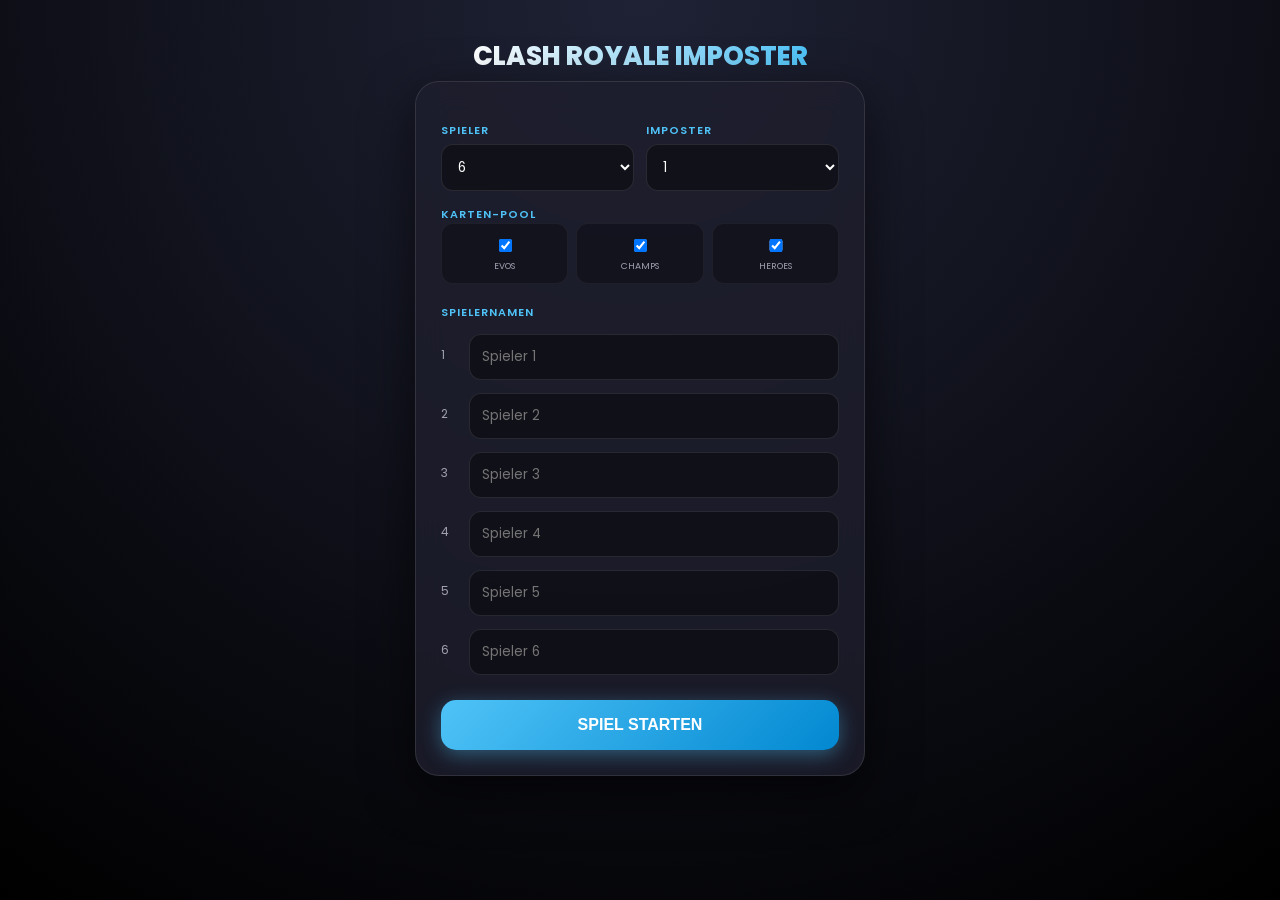
==== index.html @ 6c16dbde "Add files via upload" ====
<!DOCTYPE html>
<html lang="de">
<head>
<meta charset="UTF-8">
<meta name="viewport" content="width=device-width, initial-scale=1.0">
<title>Clash Royale Imposter</title>
<link rel="icon" type="image/png" href="https://cdns3.royaleapi.com/cdn-cgi/image/w=512,h=512,format=png,q=80/static/img/ui/league10.png">
<link href="https://fonts.googleapis.com/css2?family=Poppins:wght@400;600;800&display=swap" rel="stylesheet">

<style>
:root {
    --bg-dark: #0f0f13;
    --panel-bg: rgba(30, 30, 45, 0.8);
    --primary: #4fc3f7;
    --text-main: #ffffff;
    --text-muted: #a0a0b0;
    --hint-color: #f1c40f;
}

* { box-sizing: border-box; }

body {
    margin: 0;
    font-family: 'Poppins', sans-serif;
    background: radial-gradient(circle at top center, #1f2235, #000000);
    color: var(--text-main);
    min-height: 100vh;
    display: flex;
    flex-direction: column;
    align-items: center;
    padding: 20px;
}

h1 {
    font-weight: 800;
    margin-bottom: 5px;
    background: linear-gradient(to right, #fff, #4fc3f7);
    -webkit-background-clip: text;
    -webkit-text-fill-color: transparent;
    text-transform: uppercase;
    font-size: 26px;
    text-align: center;
}

.panel {
    background: var(--panel-bg);
    backdrop-filter: blur(15px);
    -webkit-backdrop-filter: blur(15px);
    border: 1px solid rgba(255,255,255,0.1);
    border-radius: 24px;
    padding: 25px;
    width: 100%;
    max-width: 450px;
    box-shadow: 0 15px 50px rgba(0,0,0,0.6);
}

.settings-grid {
    display: grid;
    grid-template-columns: 1fr 1fr;
    gap: 12px;
    margin-bottom: 15px;
}

.toggle-container {
    display: grid;
    grid-template-columns: 1fr 1fr 1fr;
    gap: 8px;
    margin-bottom: 20px;
}

.toggle-item {
    background: rgba(0,0,0,0.3);
    padding: 10px 5px;
    border-radius: 12px;
    display: flex;
    flex-direction: column;
    align-items: center;
    border: 1px solid rgba(255,255,255,0.05);
}

.toggle-item label {
    font-size: 9px;
    text-transform: uppercase;
    margin-top: 5px;
    color: var(--text-muted);
}

label.section-label {
    display: block;
    margin-top: 15px;
    font-size: 11px;
    text-transform: uppercase;
    letter-spacing: 1px;
    color: var(--primary);
    font-weight: 600;
}

select, input {
    width: 100%;
    padding: 12px;
    margin-top: 5px;
    border-radius: 12px;
    border: 1px solid rgba(255,255,255,0.1);
    background: rgba(0,0,0,0.4);
    color: white;
    font-family: inherit;
    outline: none;
}

.name-row { display: flex; align-items: center; gap: 10px; margin-top: 8px; }
.name-row span { width: 20px; font-size: 12px; color: var(--text-muted); }

button {
    margin-top: 25px;
    width: 100%;
    padding: 16px;
    font-size: 16px;
    font-weight: 800;
    border: none;
    border-radius: 15px;
    background: linear-gradient(135deg, #4fc3f7, #0288d1);
    color: white;
    cursor: pointer;
    text-transform: uppercase;
    box-shadow: 0 5px 20px rgba(79, 195, 247, 0.4);
}

#game { width: 100%; max-width: 450px; text-align: center; }

#currentPlayer {
    font-size: 36px;
    margin: 15px 0;
    font-weight: 800;
    text-transform: uppercase;
}

.card-container { width: 220px; height: 310px; margin: 20px auto; perspective: 1000px; }
.card {
    width: 100%; height: 100%; position: relative; border-radius: 20px;
    transition: transform 0.5s cubic-bezier(0.175, 0.885, 0.32, 1.275);
    transform-style: preserve-3d;
    cursor: pointer;
}
.card.flipped { transform: rotateY(180deg); }

.face {
    position: absolute; width: 100%; height: 100%;
    backface-visibility: hidden; border-radius: 20px; overflow: hidden;
    border: 5px solid rgba(255,255,255,0.1);
}

.front {
    background-color: #333;
    display: flex; align-items: center; justify-content: center;
    transition: background-color 0.4s ease;
}
.front img { width: 100%; height: 100%; object-fit: cover; mix-blend-mode: luminosity; opacity: 0.7; }

.back { transform: rotateY(180deg); background: #000; display: flex; align-items: center; justify-content: center; }
.back img { width: 100%; height: 100%; object-fit: cover; }

.word-badge {
    position: absolute; bottom: 15px; background: rgba(0,0,0,0.9);
    color: #fff; padding: 10px 20px; border-radius: 30px; font-weight: 700;
    border: 1px solid rgba(255,255,255,0.2);
}

.imposter-card {
    background: radial-gradient(circle, #ff0044, #330000);
    width: 100%; height: 100%; display: flex; align-items: center;
    justify-content: center; flex-direction: column;
    padding: 20px;
    text-align: center;
}

.imposter-hint-box {
    margin-top: 20px;
    padding: 10px;
    background: rgba(0,0,0,0.5);
    border: 1px dashed var(--hint-color);
    border-radius: 10px;
    color: var(--hint-color);
    font-size: 13px;
    line-height: 1.3;
}

.hidden { display: none !important; }
</style>
</head>

<body>

<h1>Clash Royale <span style="color:var(--primary)">Imposter</span></h1>

<div class="panel" id="setupPanel">
    <div class="settings-grid">
        <div>
            <label class="section-label">Spieler</label>
            <select id="playerCount" onchange="updateNames(); updateImposters();"></select>
        </div>
        <div>
            <label class="section-label">Imposter</label>
            <select id="imposters"></select>
        </div>
    </div>

    <label class="section-label">Karten-Pool</label>
    <div class="toggle-container">
        <div class="toggle-item">
            <input type="checkbox" id="useEvo" checked>
            <label for="useEvo">Evos</label>
        </div>
        <div class="toggle-item">
            <input type="checkbox" id="useChampions" checked>
            <label for="useChampions">Champs</label>
        </div>
        <div class="toggle-item">
            <input type="checkbox" id="useHeroes" checked>
            <label for="useHeroes">Heroes</label>
        </div>
    </div>

    <label class="section-label">Spielernamen</label>
    <div id="names"></div>

    <button onclick="start()">Spiel Starten</button>
</div>

<div id="game" class="hidden">
    <h2 id="currentPlayer"></h2>
    <div class="card-container">
        <div id="card" class="card">
            <div class="face front" id="cardFront">
                <img src="https://static.wikia.nocookie.net/clashroyale/images/3/3a/MysteryCard.png/revision/latest?cb=20171212213717"> 
            </div>
            <div class="face back" id="backFace"></div>
        </div>
    </div>
    <p style="opacity:0.5; font-size:12px;">Gedrückt halten zum Ansehen</p>
    <button onclick="next()" id="nextBtn">Nächster Spieler</button>
</div>

<script>
const playerColors = ["#FF4757", "#2ED573", "#1E90FF", "#FFA502", "#E056FD", "#F1C40F", "#00D2D3", "#FF6B81"];

const baseCards = [
    {n:"Knight",i:"https://royaleapi.com/static/img/cards-150/knight.png", h:["Gewöhnlich", "Mini Tank", "3 Elixir", "Defensiv", "Kein Spell"]},
    {n:"Archers",i:"https://royaleapi.com/static/img/cards-150/archers.png", h:["Duo", "Aufteilbar", "3 Elixir", "Fernkampf", "Gewöhnlich", "Kein Spell"]},
    {n:"Goblins",i:"https://royaleapi.com/static/img/cards-150/goblins.png", h:["Gewöhnlich", "Schnell", "Quartett", "Gewöhnlich", "Kein Spell"]},
    {n:"Giant",i:"https://royaleapi.com/static/img/cards-150/giant.png", h:["Tank", "Langsam", "Kein Evo", "5 Elixir", "Selten", "Groß", "Kein Spell"]},
    {n:"P.E.K.K.A",i:"https://royaleapi.com/static/img/cards-150/pekka.png", h:["Groß", "Schwer", "Langsam", "Episch", "Kein Spell"]},
    {n:"Minions",i:"https://royaleapi.com/static/img/cards-150/minions.png", h:["Luft", "Trio", "3 Elixir", "Gewöhnlich", "Kein Spell"]},
    {n:"Balloon",i:"https://royaleapi.com/static/img/cards-150/balloon.png", h:["Bombe", "Tank", "Luft", "5 Elixir", "Episch", "Kein Spell"]},
    {n:"Witch",i:"https://royaleapi.com/static/img/cards-150/witch.png", h:["Skelette", "Splash", "5 Elixir", "Spawner", "Magie", "Fernkampf", "Episch", "Kein Spell"]},
    {n:"Barbarians",i:"https://royaleapi.com/static/img/cards-150/barbarians.png", h:["5 Elixir", "Swarm", "Nahkampf", "Gewöhnlich", "Kein Spell"]},
    {n:"Golem",i:"https://royaleapi.com/static/img/cards-150/golem.png", h:["Episch", "Groß", "Tank", "Langsam", "Kein Spell"]},
    {n:"Skeletons",i:"https://royaleapi.com/static/img/cards-150/skeletons.png", h:["1 Elixir", "Defensiv", "Skelette", "Kein Spell"]},
    {n:"Valkyrie",i:"https://royaleapi.com/static/img/cards-150/valkyrie.png", h:["Ginger", "Mini Tank", "4 Elixir", "Selten", "Hat Evo", "Kein Spell"]},
    {n:"Skeleton Army",i:"https://royaleapi.com/static/img/cards-150/skeleton-army.png", h:["Swarm", "3 Elixir", "Episch", "Hat Evo", "Kein Spell"]},
    {n:"Bomber",i:"https://royaleapi.com/static/img/cards-150/bomber.png", h:["Bombe", "Splash", "Kein Spell", "Hat Evo", "3 Elixir"]},
    {n:"Musketeer",i:"https://royaleapi.com/static/img/cards-150/musketeer.png", h:["Fernkampf", "Hat Evo", "Kein Spell", "4 Elixir"]},
    {n:"Baby Dragon",i:"https://royaleapi.com/static/img/cards-150/baby-dragon.png", h:["Splash", "4 Elixir", "Kein Spell", "Episch", "Hat Evo", "Luft"]},
    {n:"Prince",i:"https://royaleapi.com/static/img/cards-150/prince.png", h:["Charge", "Kein Evo", "5 Elixir", "Episch", "Kein Spell"]},
{n:"Wizard",i:"https://royaleapi.com/static/img/cards-150/wizard.png", h:["Splash", "Fernkampf", "Selten", "5 Elixir", "Kein Spell", "Magie"]},
    {n:"Mini P.E.K.K.A",i:"https://royaleapi.com/static/img/cards-150/mini-pekka.png", h:["Nahkampf", "Schnell", "4 Elixir", "Selten", "Viel Schaden", "Kein Spell"]},
    {n:"Spear Goblins",i:"https://royaleapi.com/static/img/cards-150/spear-goblins.png", h:["Trio", "Fernkampf", "2 Elixir", "Gewöhnlich", "Kein Spell"]},
    {n:"Giant Skeleton",i:"https://royaleapi.com/static/img/cards-150/giant-skeleton.png", h:["Bombe", "Tank", "6 Elixir", "Episch", "Kein Spell", "Groß"]},
    {n:"Hog Rider",i:"https://royaleapi.com/static/img/cards-150/hog-rider.png", h:["Schnell", "Gebäude", "4 Elixir", "Selten", "Kein Spell"]},
    {n:"Minion Horde",i:"https://royaleapi.com/static/img/cards-150/minion-horde.png", h:["Luft", "Swarm", "5 Elixir", "Gewöhnlich", "Kein Spell"]},
    {n:"Ice Wizard",i:"https://royaleapi.com/static/img/cards-150/ice-wizard.png", h:["Legendär", "Slow", "Splash", "3 Elixir", "Fernkampf"]},
    {n:"Royal Giant",i:"https://royaleapi.com/static/img/cards-150/royal-giant.png", h:["Fernkampf", "Tank", "6 Elixir", "Gewöhnlich", "Gebäude"]},
    {n:"Guards",i:"https://royaleapi.com/static/img/cards-150/guards.png", h:["Schild", "Trio", "3 Elixir", "Episch", "Nahkampf"]},
    {n:"Princess",i:"https://royaleapi.com/static/img/cards-150/princess.png", h:["Fernkampf", "Legendär", "Splash", "3 Elixir", "Wenig HP"]},
    {n:"Dark Prince",i:"https://royaleapi.com/static/img/cards-150/dark-prince.png", h:["Schild", "Charge", "4 Elixir", "Episch", "Splash"]},
    {n:"Three Musketeers",i:"https://royaleapi.com/static/img/cards-150/three-musketeers.png", h:["Trio", "9 Elixir", "Fernkampf", "Selten", "Teuer"]},
    {n:"Lava Hound",i:"https://royaleapi.com/static/img/cards-150/lava-hound.png", h:["Luft", "Tank", "7 Elixir", "Legendär", "Langsam"]},
    {n:"Ice Spirit",i:"https://royaleapi.com/static/img/cards-150/ice-spirit.png", h:["1 Elixir", "Freeze", "Gewöhnlich", "Springt"]},
    {n:"Fire Spirit",i:"https://royaleapi.com/static/img/cards-150/fire-spirit.png", h:["1 Elixir", "Splash", "Gewöhnlich", "Springt"]},
    {n:"Miner",i:"https://royaleapi.com/static/img/cards-150/miner.png", h:["Gräbt", "Legendär", "3 Elixir", "Überall platzierbar"]},
    {n:"Sparky",i:"https://royaleapi.com/static/img/cards-150/sparky.png", h:["Viel Schaden", "6 Elixir", "Legendär", "Splash", "Langsam"]},
    {n:"Bowler",i:"https://royaleapi.com/static/img/cards-150/bowler.png", h:["Splash", "Rückstoß", "5 Elixir", "Episch", "Boden"]},
    {n:"Lumberjack",i:"https://royaleapi.com/static/img/cards-150/lumberjack.png", h:["Schnell", "Rage", "4 Elixir", "Legendär", "Nahkampf"]},
    {n:"Battle Ram",i:"https://royaleapi.com/static/img/cards-150/battle-ram.png", h:["Gebäude", "Charge", "4 Elixir", "Selten", "Duo"]},
    {n:"Inferno Dragon",i:"https://royaleapi.com/static/img/cards-150/inferno-dragon.png", h:["Luft", "Viel Schaden", "4 Elixir", "Legendär", "Einzelziel"]},
    {n:"Ice Golem",i:"https://royaleapi.com/static/img/cards-150/ice-golem.png", h:["Tank", "Slow", "2 Elixir", "Selten", "Boden"]},
    {n:"Mega Minion",i:"https://royaleapi.com/static/img/cards-150/mega-minion.png", h:["Luft", "Einzelziel", "3 Elixir", "Selten", "Gepanzert"]},
    {n:"Dart Goblin",i:"https://royaleapi.com/static/img/cards-150/dart-goblin.png", h:["Schnell", "Fernkampf", "3 Elixir", "Selten", "Wenig HP"]},
    {n:"Goblin Gang",i:"https://royaleapi.com/static/img/cards-150/goblin-gang.png", h:["Swarm", "3 Elixir", "Gewöhnlich", "Mischung"]},
    {n:"Electro Wizard",i:"https://royaleapi.com/static/img/cards-150/electro-wizard.png", h:["Stun", "Legendär", "4 Elixir", "Fernkampf", "Zwei Ziele"]},
    {n:"Elite Barbarians",i:"https://royaleapi.com/static/img/cards-150/elite-barbarians.png", h:["Duo", "Schnell", "6 Elixir", "Gewöhnlich", "Nahkampf"]},
    {n:"Hunter",i:"https://royaleapi.com/static/img/cards-150/hunter.png", h:["Fernkampf", "Splash", "4 Elixir", "Episch", "Verteidigung"]},
    {n:"Executioner",i:"https://royaleapi.com/static/img/cards-150/executioner.png", h:["Splash", "5 Elixir", "Episch", "Axt", "Fernkampf"]},
    {n:"Bandit",i:"https://royaleapi.com/static/img/cards-150/bandit.png", h:["Dash", "3 Elixir", "Legendär", "Nahkampf", "Unverwundbar"]},
    {n:"Night Witch",i:"https://royaleapi.com/static/img/cards-150/night-witch.png", h:["Beschwörer", "Nahkampf", "4 Elixir", "Legendär", "Fledermäuse"]},
    {n:"Bats",i:"https://royaleapi.com/static/img/cards-150/bats.png", h:["Luft", "Swarm", "2 Elixir", "Gewöhnlich", "Schnell"]},
    {n:"Royal Ghost",i:"https://royaleapi.com/static/img/cards-150/royal-ghost.png", h:["Unsichtbar", "Splash", "3 Elixir", "Legendär", "Nahkampf"]},
    {n:"Ram Rider",i:"https://royaleapi.com/static/img/cards-150/ram-rider.png", h:["Snare", "Gebäude", "5 Elixir", "Legendär", "Charge"]},
    {n:"Zappies",i:"https://royaleapi.com/static/img/cards-150/zappies.png", h:["Stun", "Trio", "4 Elixir", "Selten", "Fernkampf"]},
    {n:"Rascals",i:"https://royaleapi.com/static/img/cards-150/rascals.png", h:["Trio", "5 Elixir", "Gewöhnlich", "Tank & Ranged"]},
    {n:"Cannon Cart",i:"https://royaleapi.com/static/img/cards-150/cannon-cart.png", h:["Gebäude", "Schild", "5 Elixir", "Episch", "Fernkampf"]},
    {n:"Flying Machine",i:"https://royaleapi.com/static/img/cards-150/flying-machine.png", h:["Luft", "Fernkampf", "4 Elixir", "Selten", "Schnell"]},
    {n:"Tower Princess",i:"https://royaleapi.com/static/img/cards-150/tower-princess.png", h:["Tower", "Fernkampf", "Standard", "Verteidigung"]},
    {n:"Cannoneer",i:"https://royaleapi.com/static/img/cards-150/cannoneer.png", h:["Tower", "Viel Schaden", "Langsam", "Verteidigung"]},
    {n:"Dagger Duchess",i:"https://royaleapi.com/static/img/cards-150/dagger-duchess.png", h:["Tower", "Munition", "Schnell", "Verteidigung"]},
    {n:"Arrows",i:"https://royaleapi.com/static/img/cards-150/arrows.png", h:["Spell", "Splash", "3 Elixir", "Gewöhnlich", "Großer Radius"]},
    {n:"Zap",i:"https://royaleapi.com/static/img/cards-150/zap.png", h:["Spell", "Stun", "2 Elixir", "Gewöhnlich", "Schnell"]},
    {n:"Fireball",i:"https://royaleapi.com/static/img/cards-150/fireball.png", h:["Spell", "Splash", "4 Elixir", "Selten", "Rückstoß"]},
    {n:"Rocket",i:"https://royaleapi.com/static/img/cards-150/rocket.png", h:["Spell", "Viel Schaden", "6 Elixir", "Selten", "Kleiner Radius"]},
    {n:"Lightning",i:"https://royaleapi.com/static/img/cards-150/lightning.png", h:["Spell", "Drei Ziele", "6 Elixir", "Episch", "Stun"]},
    {n:"Poison",i:"https://royaleapi.com/static/img/cards-150/poison.png", h:["Spell", "Zeit", "4 Elixir", "Episch", "Splash"]},
    {n:"Freeze",i:"https://royaleapi.com/static/img/cards-150/freeze.png", h:["Spell", "Freeze", "4 Elixir", "Episch", "Kein Schaden"]},
    {n:"Tornado",i:"https://royaleapi.com/static/img/cards-150/tornado.png", h:["Spell", "Zieht", "3 Elixir", "Episch", "Splash"]},
    {n:"Barbarian Barrel",i:"https://royaleapi.com/static/img/cards-150/barbarian-barrel.png", h:["Spell", "Einheit", "2 Elixir", "Episch", "Boden"]},
    {n:"The Log",i:"https://royaleapi.com/static/img/cards-150/the-log.png", h:["Spell", "Rückstoß", "2 Elixir", "Legendär", "Boden"]},
    {n:"Earthquake",i:"https://royaleapi.com/static/img/cards-150/earthquake.png", h:["Spell", "Gebäude", "3 Elixir", "Selten", "Slow"]},
    {n:"Graveyard",i:"https://royaleapi.com/static/img/cards-150/graveyard.png", h:["Spell", "Skelette", "5 Elixir", "Legendär", "Überall"]},
    {n:"Mirror",i:"https://royaleapi.com/static/img/cards-150/mirror.png", h:["Spell", "Kopie", "Variable", "Episch", "Kein eigener Effekt"]},
    {n:"Royal Delivery",i:"https://royaleapi.com/static/img/cards-150/royal-delivery.png", h:["Spell", "Einheit", "3 Elixir", "Gewöhnlich", "Splash"]},
    {n:"Cannon",i:"https://royaleapi.com/static/img/cards-150/cannon.png", h:["Gebäude", "3 Elixir", "Gewöhnlich", "Boden", "Verteidigung"]},
    {n:"Goblin Hut",i:"https://royaleapi.com/static/img/cards-150/goblin-hut.png", h:["Gebäude", "Spawner", "5 Elixir", "Selten", "Fernkampf"]},
    {n:"Mortar",i:"https://royaleapi.com/static/img/cards-150/mortar.png", h:["Gebäude", "Fernkampf", "4 Elixir", "Gewöhnlich", "Splash"]},
    {n:"Bomb Tower",i:"https://royaleapi.com/static/img/cards-150/bomb-tower.png", h:["Gebäude", "Splash", "4 Elixir", "Selten", "Boden"]},
    {n:"Tesla",i:"https://royaleapi.com/static/img/cards-150/tesla.png", h:["Gebäude", "Versteckt", "4 Elixir", "Gewöhnlich", "Luft & Boden"]},
    {n:"Elixir Collector",i:"https://royaleapi.com/static/img/cards-150/elixir-collector.png", h:["Gebäude", "Elixir", "6 Elixir", "Selten", "Produktion"]},
    {n:"Goblin Cage",i:"https://royaleapi.com/static/img/cards-150/goblin-cage.png", h:["Gebäude", "Einheit", "4 Elixir", "Selten", "Nahkampf"]},
    {n:"Tombstone",i:"https://royaleapi.com/static/img/cards-150/tombstone.png", h:["Gebäude", "Spawner", "3 Elixir", "Selten", "Skelette"]}
];

const evoCards = [
    {n:"Evo Barbarians",i:"https://royaleapi.com/static/img/cards-150/barbarians-ev1.png", h:["Evo", "Swarm", "Wut", "Nahkampf", "5 Elixir"]},
    {n:"Evo Skeleton",i:"https://royaleapi.com/static/img/cards-150/skeletons-ev1.png", h:["Evo", "Vermehrung", "1 Elixir", "Skelette", "Nahkampf"]},
    {n:"Evo Royal Giant",i:"https://royaleapi.com/static/img/cards-150/royal-giant-ev1.png", h:["Evo", "Tank", "Fernkampf", "6 Elixir", "Rückstoß"]},
    {n:"Evo Firecracker",i:"https://royaleapi.com/static/img/cards-150/firecracker-ev1.png", h:["Evo", "Splash", "Fernkampf", "3 Elixir", "Gift-Effekt"]},
    {n:"Evo Knight",i:"https://royaleapi.com/static/img/cards-150/knight-ev1.png", h:["Evo", "Mini Tank", "3 Elixir", "Schild-Effekt", "Nahkampf"]},
    {n:"Evo Recruits",i:"https://royaleapi.com/static/img/cards-150/royal-recruits-ev1.png", h:["Evo", "Swarm", "Schild", "Charge", "7 Elixir"]},
    {n:"Evo bats",i:"https://royaleapi.com/static/img/cards-150/bats-ev1.png", h:["Evo", "Luft", "Heilung", "2 Elixir", "Schnell"]},
    {n:"Evo Archers",i:"https://royaleapi.com/static/img/cards-150/archers-ev1.png", h:["Evo", "Duo", "Fernkampf", "3 Elixir", "Doppel-Schuss"]},
    {n:"Evo Ice Spirit",i:"https://royaleapi.com/static/img/cards-150/ice-spirit-ev1.png", h:["Evo", "Freeze", "1 Elixir", "Splash", "Mehrere Ziele"]},
    {n:"Evo Valkyrie",i:"https://royaleapi.com/static/img/cards-150/valkyrie-ev1.png", h:["Evo", "Splash", "Anziehung", "4 Elixir", "Nahkampf"]},
    {n:"Evo Bomber",i:"https://royaleapi.com/static/img/cards-150/bomber-ev1.png", h:["Evo", "Splash", "Abpraller", "2 Elixir", "Bombe"]},
    {n:"Evo Wall Breakers",i:"https://royaleapi.com/static/img/cards-150/wall-breakers-ev1.png", h:["Evo", "Gebäude", "Explosion", "2 Elixir", "Schnell"]},
    {n:"Evo Zap",i:"https://royaleapi.com/static/img/cards-150/zap-ev1.png", h:["Evo", "Stun", "2 Elixir", "Mehrfach", "Spell"]},
    {n:"Evo Tesla",i:"https://royaleapi.com/static/img/cards-150/tesla-ev1.png", h:["Evo", "Gebäude", "Schockwelle", "4 Elixir", "Verteidigung"]},
    {n:"Evo Battle Ram",i:"https://royaleapi.com/static/img/cards-150/battle-ram-ev1.png", h:["Evo", "Gebäude", "Rückstoß", "4 Elixir", "Charge"]},
    {n:"Evo Wizard",i:"https://royaleapi.com/static/img/cards-150/wizard-ev1.png", h:["Evo", "Splash", "Schild", "5 Elixir", "Explosion"]},
    {n:"Evo Goblins",i:"https://royaleapi.com/static/img/cards-150/goblins-ev1.png", h:["Evo", "Schnell", "Wurf", "2 Elixir", "Swarm"]},
    {n:"Evo Giant",i:"https://royaleapi.com/static/img/cards-150/giant-ev1.png", h:["Evo", "Tank", "Reflexion", "5 Elixir", "Boden"]},
    {n:"Evo Goblin Drill",i:"https://royaleapi.com/static/img/cards-150/goblin-drill-ev1.png", h:["Evo", "Gebäude", "Untergrund", "4 Elixir", "Spawner"]},
    {n:"Evo Musketeer",i:"https://royaleapi.com/static/img/cards-150/musketeer-ev1.png", h:["Evo", "Fernkampf", "Sniper", "4 Elixir", "Viel Schaden"]},
    {n:"Evo Goblin Cage",i:"https://royaleapi.com/static/img/cards-150/goblin-cage-ev1.png", h:["Evo", "Gebäude", "Einheit", "Nahkampf", "4 Elixir"]},
    {n:"Evo P.E.K.K.A",i:"https://royaleapi.com/static/img/cards-150/pekka-ev1.png", h:["Evo", "Nahkampf", "Heilung", "7 Elixir", "Viel Schaden"]},
    {n:"Evo Mega Knight",i:"https://royaleapi.com/static/img/cards-150/mega-knight-ev1.png", h:["Evo", "Splash", "Rückstoß", "7 Elixir", "Sprung"]},
    {n:"Evo Electro Dragon",i:"https://royaleapi.com/static/img/cards-150/electro-dragon-ev1.png", h:["Evo", "Luft", "Ketten", "5 Elixir", "Splash"]},
    {n:"Evo Ram Rider",i:"https://royaleapi.com/static/img/cards-150/ram-rider-ev1.png", h:["Evo", "Gebäude", "Snare", "5 Elixir", "Charge"]}
];

const championCards = [
    {n:"Golden Knight",i:"https://royaleapi.com/static/img/cards-150/golden-knight.png", h:["Champion", "Dash", "4 Elixir", "Nahkampf", "Fähigkeit"]},
    {n:"Skeleton King",i:"https://royaleapi.com/static/img/cards-150/skeleton-king.png", h:["Champion", "Beschwörer", "4 Elixir", "Splash", "Seelen"]},
    {n:"Archer Queen",i:"https://royaleapi.com/static/img/cards-150/archer-queen.png", h:["Champion", "Unsichtbar", "5 Elixir", "Fernkampf", "Viel Schaden"]},
    {n:"Mighty Miner",i:"https://royaleapi.com/static/img/cards-150/mighty-miner.png", h:["Champion", "Spurwechsel", "4 Elixir", "Tank", "Bombe"]},
    {n:"Monk",i:"https://royaleapi.com/static/img/cards-150/monk.png", h:["Champion", "Reflektion", "5 Elixir", "Nahkampf", "Combo"]},
    {n:"Little Prince",i:"https://royaleapi.com/static/img/cards-150/little-prince.png", h:["Champion", "Beschwörer", "3 Elixir", "Fernkampf", "Wächter"]},
    {n:"Boss Bandit",i:"https://royaleapi.com/static/img/cards-150/boss-bandit.png", h:["Champion", "Dash", "Variable", "Nahkampf", "Event"]},
    {n:"Goblinstein",i:"https://royaleapi.com/static/img/cards-150/goblinstein.png", h:["Champion", "Duo", "Elektro", "5 Elixir", "Fähigkeit"]}
];

const heroCards = [
    {n:"Hero Knight",i:"https://royaleapi.com/static/img/cards-150/knight-hero.png", h:["Gold", "Viel HP", "Nahkampf", "Blau", "Spezial", "Mini Tank"]}, 
    {n:"Hero Mini P.E.K.K.A",i:"https://royaleapi.com/static/img/cards-150/mini-pekka-hero.png", h:["Gold", "Viel Schaden", "Nahkampf", "Spezial", "Klein", "Mini Tank"]},
    {n:"Hero Musketeer",i:"https://royaleapi.com/static/img/cards-150/musketeer-hero.png", h:["Gold", "Sniper", "Fernkampf", "Spezial", "Viel Schaden"]},
    {n:"Hero Giant",i:"https://royaleapi.com/static/img/cards-150/giant-hero.png", h:["Gold", "Tank", "Spezial", "Groß"]}
];

let players = []; 
let imposters = [];
let index = 0;
let selectedCard;

function initSetup(){
    const ps = document.getElementById("playerCount");
    for(let i=3; i<=12; i++) ps.innerHTML += `<option ${i==6?'selected':''}>${i}</option>`;
    updateNames();
    updateImposters();
}

function updateNames(){
    const c = +document.getElementById("playerCount").value;
    const container = document.getElementById("names");
    container.innerHTML="";
    for(let i=1; i<=c; i++) container.innerHTML += `<div class="name-row"><span>${i}</span><input placeholder="Spieler ${i}"></div>`;
}

function updateImposters(){
    const c = +document.getElementById("playerCount").value;
    const sel = document.getElementById("imposters");
    sel.innerHTML = "";
    for(let i=1; i<=Math.floor(c/2); i++) sel.innerHTML += `<option>${i}</option>`;
}

function start(){
    let pool = [...baseCards];
    if(document.getElementById("useEvo").checked) pool = pool.concat(evoCards);
    if(document.getElementById("useChampions").checked) pool = pool.concat(championCards);
    if(document.getElementById("useHeroes").checked) pool = pool.concat(heroCards);

    const inputs = [...document.querySelectorAll("#names input")];
    const shuffledColors = shuffle([...playerColors]);
    
    players = inputs.map((input, idx) => ({
        name: input.value.trim() || input.placeholder,
        color: shuffledColors[idx % shuffledColors.length]
    }));

    selectedCard = pool[Math.floor(Math.random() * pool.length)];
    const shuffledPlayers = shuffle(players.map(p => p.name));
    imposters = shuffledPlayers.slice(0, +document.getElementById("imposters").value);
    
    index = 0;
    document.getElementById("setupPanel").classList.add("hidden");
    document.getElementById("game").classList.remove("hidden");
    updateTurn();
}

function updateTurn(){
    const p = players[index];
    const nameEl = document.getElementById("currentPlayer");
    const cardEl = document.getElementById("card");
    const frontFace = document.getElementById("cardFront");

    cardEl.classList.remove("flipped");
    nameEl.innerText = p.name;
    nameEl.style.color = p.color;
    frontFace.style.backgroundColor = p.color;
    cardEl.style.boxShadow = `0 15px 45px ${p.color}60`;
}

function next(){
    if(index >= players.length - 1){
        alert("Runde beendet! Wer ist der Imposter?");
        location.reload();
        return;
    }
    index++;
    updateTurn();
}

const cardElement = document.getElementById("card");
const backFace = document.getElementById("backFace");

const flipOn = (e) => {
    e.preventDefault();
    cardElement.classList.add("flipped");
    
    if(imposters.includes(players[index].name)){
        // Pick a random hint from the secret card for the imposter
        const hint = (selectedCard.h && selectedCard.h.length > 0) 
                     ? selectedCard.h[Math.floor(Math.random() * selectedCard.h.length)] 
                     : "Kein Tipp verfügbar";

        backFace.innerHTML = `<div class="imposter-card">
            <span style="font-size:60px">☠️</span>
            <span style="font-weight:800; letter-spacing:3px;">IMPOSTER</span>
            <div class="imposter-hint-box">
                <small style="text-transform:uppercase; display:block; margin-bottom:4px; opacity:0.7;">Tipp zur Karte:</small>
                <strong>${hint}</strong>
            </div>
        </div>`;
    } else {
        backFace.innerHTML = `
            <img src="${selectedCard.i}">
            <div class="word-badge">${selectedCard.n}</div>`;
    }
};

const flipOff = () => cardElement.classList.remove("flipped");

cardElement.addEventListener("mousedown", flipOn);
cardElement.addEventListener("mouseup", flipOff);
cardElement.addEventListener("touchstart", flipOn);
cardElement.addEventListener("touchend", flipOff);

function shuffle(a){
    for(let i=a.length-1; i>0; i--){
        const j = Math.floor(Math.random()*(i+1));
        [a[i],a[j]] = [a[j],a[i]];
    }
    return a;
}

initSetup();
</script>
</body>
</html>
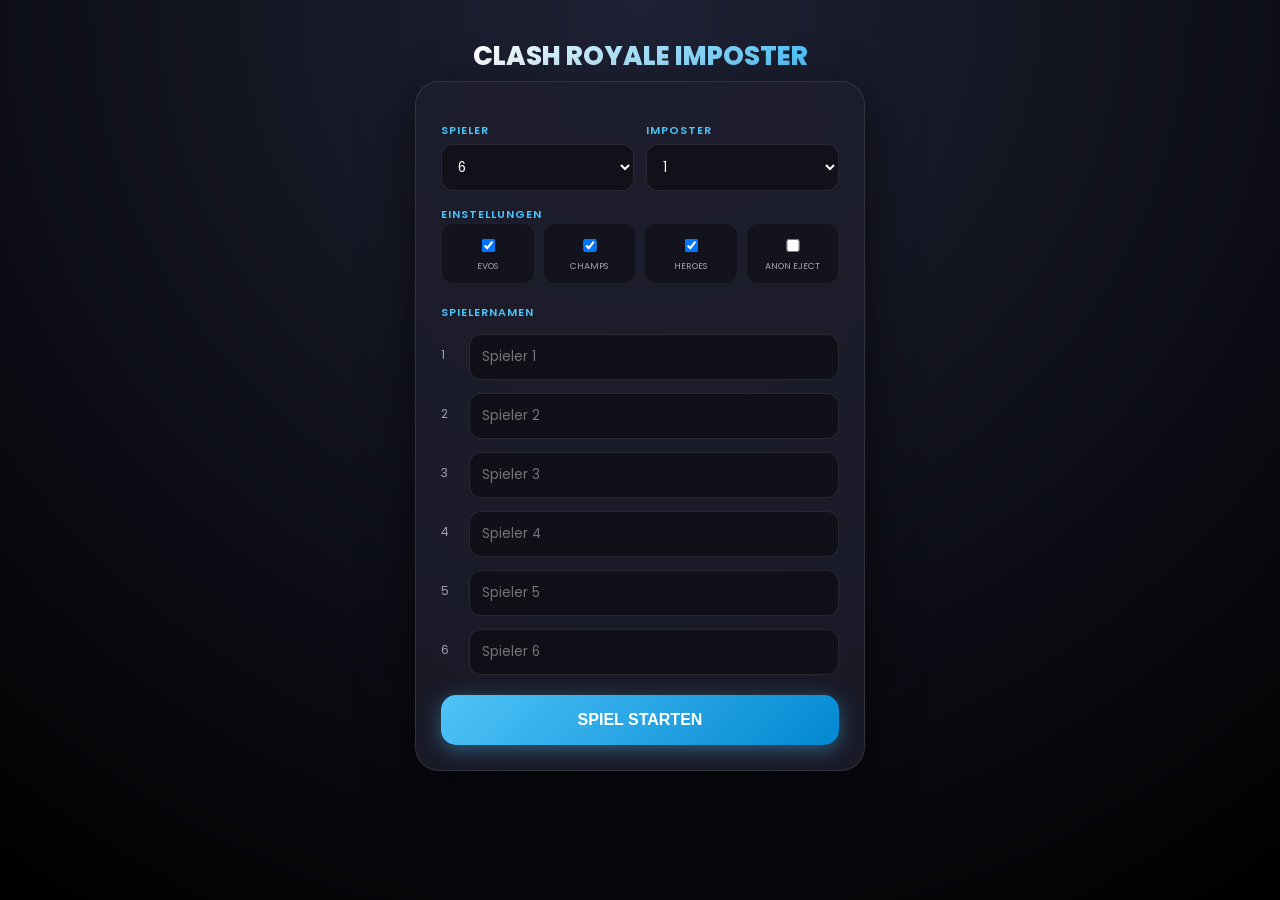
==== commit d84fd066: "Add files via upload" ====
--- a/index.html
+++ b/index.html
@@ -15,6 +15,7 @@
     --text-main: #ffffff;
     --text-muted: #a0a0b0;
     --hint-color: #f1c40f;
+    --danger: #ff4757;
 }
 
 * { box-sizing: border-box; }
@@ -63,7 +64,7 @@
 
 .toggle-container {
     display: grid;
-    grid-template-columns: 1fr 1fr 1fr;
+    grid-template-columns: repeat(auto-fit, minmax(80px, 1fr));
     gap: 8px;
     margin-bottom: 20px;
 }
@@ -83,6 +84,7 @@
     text-transform: uppercase;
     margin-top: 5px;
     color: var(--text-muted);
+    text-align: center;
 }
 
 label.section-label {
@@ -111,7 +113,7 @@
 .name-row span { width: 20px; font-size: 12px; color: var(--text-muted); }
 
 button {
-    margin-top: 25px;
+    margin-top: 20px;
     width: 100%;
     padding: 16px;
     font-size: 16px;
@@ -125,7 +127,7 @@
     box-shadow: 0 5px 20px rgba(79, 195, 247, 0.4);
 }
 
-#game { width: 100%; max-width: 450px; text-align: center; }
+#game, #voteScreen { width: 100%; max-width: 450px; text-align: center; }
 
 #currentPlayer {
     font-size: 36px;
@@ -152,7 +154,6 @@
 .front {
     background-color: #333;
     display: flex; align-items: center; justify-content: center;
-    transition: background-color 0.4s ease;
 }
 .front img { width: 100%; height: 100%; object-fit: cover; mix-blend-mode: luminosity; opacity: 0.7; }
 
@@ -184,6 +185,38 @@
     line-height: 1.3;
 }
 
+/* Voting Styles */
+.vote-grid {
+    display: grid;
+    grid-template-columns: 1fr 1fr;
+    gap: 10px;
+    margin-top: 20px;
+}
+
+.vote-btn {
+    padding: 15px;
+    border-radius: 12px;
+    border: 2px solid rgba(255,255,255,0.1);
+    background: rgba(255,255,255,0.05);
+    color: white;
+    font-weight: 600;
+    cursor: pointer;
+    transition: 0.2s;
+    margin-top: 0;
+    box-shadow: none;
+}
+
+.vote-btn:active { transform: scale(0.95); }
+
+.status-bar {
+    background: rgba(0,0,0,0.4);
+    padding: 10px;
+    border-radius: 10px;
+    font-size: 12px;
+    margin-bottom: 10px;
+    color: var(--text-muted);
+}
+
 .hidden { display: none !important; }
 </style>
 </head>
@@ -204,7 +237,7 @@
         </div>
     </div>
 
-    <label class="section-label">Karten-Pool</label>
+    <label class="section-label">Einstellungen</label>
     <div class="toggle-container">
         <div class="toggle-item">
             <input type="checkbox" id="useEvo" checked>
@@ -217,6 +250,10 @@
         <div class="toggle-item">
             <input type="checkbox" id="useHeroes" checked>
             <label for="useHeroes">Heroes</label>
+        </div>
+        <div class="toggle-item">
+            <input type="checkbox" id="anonEject">
+            <label for="anonEject">Anon Eject</label>
         </div>
     </div>
 
@@ -231,7 +268,7 @@
     <div class="card-container">
         <div id="card" class="card">
             <div class="face front" id="cardFront">
-                <img src="https://static.wikia.nocookie.net/clashroyale/images/3/3a/MysteryCard.png/revision/latest?cb=20171212213717"> 
+                <img src="https://static.wikia.nocookie.net/clashroyale/images/3/3a/MysteryCard.png"> 
             </div>
             <div class="face back" id="backFace"></div>
         </div>
@@ -240,8 +277,15 @@
     <button onclick="next()" id="nextBtn">Nächster Spieler</button>
 </div>
 
+<div id="voteScreen" class="panel hidden">
+    <h2 style="margin-top:0;">Voting Phase</h2>
+    <div id="imposterCountDisplay" class="status-bar"></div>
+    <p style="font-size:13px; color:var(--text-muted);">Diskutiert und wählt jemanden aus:</p>
+    <div id="voteGrid" class="vote-grid"></div>
+</div>
+
 <script>
-const playerColors = ["#FF4757", "#2ED573", "#1E90FF", "#FFA502", "#E056FD", "#F1C40F", "#00D2D3", "#FF6B81"];
+const playerColors = ["#FF4757", "#2ED573", "#1E90FF", "#FFA502", "#E056FD", "#F1C40F", "#00D2D3", "#FF6B81", "#747d8c", "#a4b0be", "#f0932b", "#eb4d4b"];
 
 const baseCards = [
     {n:"Knight",i:"https://royaleapi.com/static/img/cards-150/knight.png", h:["Gewöhnlich", "Mini Tank", "3 Elixir", "Defensiv", "Kein Spell"]},
@@ -261,7 +305,7 @@
     {n:"Musketeer",i:"https://royaleapi.com/static/img/cards-150/musketeer.png", h:["Fernkampf", "Hat Evo", "Kein Spell", "4 Elixir"]},
     {n:"Baby Dragon",i:"https://royaleapi.com/static/img/cards-150/baby-dragon.png", h:["Splash", "4 Elixir", "Kein Spell", "Episch", "Hat Evo", "Luft"]},
     {n:"Prince",i:"https://royaleapi.com/static/img/cards-150/prince.png", h:["Charge", "Kein Evo", "5 Elixir", "Episch", "Kein Spell"]},
-{n:"Wizard",i:"https://royaleapi.com/static/img/cards-150/wizard.png", h:["Splash", "Fernkampf", "Selten", "5 Elixir", "Kein Spell", "Magie"]},
+    {n:"Wizard",i:"https://royaleapi.com/static/img/cards-150/wizard.png", h:["Splash", "Fernkampf", "Selten", "5 Elixir", "Kein Spell", "Magie"]},
     {n:"Mini P.E.K.K.A",i:"https://royaleapi.com/static/img/cards-150/mini-pekka.png", h:["Nahkampf", "Schnell", "4 Elixir", "Selten", "Viel Schaden", "Kein Spell"]},
     {n:"Spear Goblins",i:"https://royaleapi.com/static/img/cards-150/spear-goblins.png", h:["Trio", "Fernkampf", "2 Elixir", "Gewöhnlich", "Kein Spell"]},
     {n:"Giant Skeleton",i:"https://royaleapi.com/static/img/cards-150/giant-skeleton.png", h:["Bombe", "Tank", "6 Elixir", "Episch", "Kein Spell", "Groß"]},
@@ -373,9 +417,9 @@
 ];
 
 let players = []; 
-let imposters = [];
 let index = 0;
 let selectedCard;
+let remainingImposters = 0;
 
 function initSetup(){
     const ps = document.getElementById("playerCount");
@@ -407,15 +451,22 @@
     const inputs = [...document.querySelectorAll("#names input")];
     const shuffledColors = shuffle([...playerColors]);
     
+    selectedCard = pool[Math.floor(Math.random() * pool.length)];
+    const numImposters = +document.getElementById("imposters").value;
+    remainingImposters = numImposters;
+
+    // Assign roles
+    let roles = new Array(inputs.length).fill(false);
+    for(let i=0; i<numImposters; i++) roles[i] = true;
+    roles = shuffle(roles);
+
     players = inputs.map((input, idx) => ({
         name: input.value.trim() || input.placeholder,
-        color: shuffledColors[idx % shuffledColors.length]
+        color: shuffledColors[idx % shuffledColors.length],
+        isImposter: roles[idx],
+        alive: true
     }));
 
-    selectedCard = pool[Math.floor(Math.random() * pool.length)];
-    const shuffledPlayers = shuffle(players.map(p => p.name));
-    imposters = shuffledPlayers.slice(0, +document.getElementById("imposters").value);
-    
     index = 0;
     document.getElementById("setupPanel").classList.add("hidden");
     document.getElementById("game").classList.remove("hidden");
@@ -437,14 +488,70 @@
 
 function next(){
     if(index >= players.length - 1){
-        alert("Runde beendet! Wer ist der Imposter?");
-        location.reload();
+        startVoting();
         return;
     }
     index++;
     updateTurn();
 }
 
+function startVoting() {
+    document.getElementById("game").classList.add("hidden");
+    document.getElementById("voteScreen").classList.remove("hidden");
+    renderVoteGrid();
+}
+
+function renderVoteGrid() {
+    const grid = document.getElementById("voteGrid");
+    const countDisplay = document.getElementById("imposterCountDisplay");
+    grid.innerHTML = "";
+    
+    countDisplay.innerText = `${remainingImposters} Imposter übrig`;
+
+    players.forEach((p, idx) => {
+        if(!p.alive) return;
+        const btn = document.createElement("button");
+        btn.className = "vote-btn";
+        btn.style.borderColor = p.color;
+        btn.innerText = p.name;
+        btn.onclick = () => eject(idx);
+        grid.appendChild(btn);
+    });
+}
+
+function eject(idx) {
+    const p = players[idx];
+    const anon = document.getElementById("anonEject").checked;
+    p.alive = false;
+
+    let message = "";
+    if (p.isImposter) {
+        remainingImposters--;
+        message = anon ? `${p.name} wurde eliminiert.` : `${p.name} war ein Imposter!`;
+    } else {
+        message = anon ? `${p.name} wurde eliminiert.` : `${p.name} war kein Imposter.`;
+    }
+
+    alert(message);
+    checkGameOver();
+}
+
+function checkGameOver() {
+    const alivePlayers = players.filter(p => p.alive);
+    const aliveImposters = alivePlayers.filter(p => p.isImposter).length;
+    const aliveCivilians = alivePlayers.length - aliveImposters;
+
+    if (aliveImposters === 0) {
+        alert("Sieg für die Zivilisten! Alle Imposter wurden gefunden.");
+        location.reload();
+    } else if (aliveImposters >= aliveCivilians) {
+        alert("Sieg für die Imposter! Sie haben die Mehrheit übernommen.");
+        location.reload();
+    } else {
+        renderVoteGrid();
+    }
+}
+
 const cardElement = document.getElementById("card");
 const backFace = document.getElementById("backFace");
 
@@ -452,12 +559,8 @@
     e.preventDefault();
     cardElement.classList.add("flipped");
     
-    if(imposters.includes(players[index].name)){
-        // Pick a random hint from the secret card for the imposter
-        const hint = (selectedCard.h && selectedCard.h.length > 0) 
-                     ? selectedCard.h[Math.floor(Math.random() * selectedCard.h.length)] 
-                     : "Kein Tipp verfügbar";
-
+    if(players[index].isImposter){
+        const hint = selectedCard.h[Math.floor(Math.random() * selectedCard.h.length)];
         backFace.innerHTML = `<div class="imposter-card">
             <span style="font-size:60px">☠️</span>
             <span style="font-weight:800; letter-spacing:3px;">IMPOSTER</span>
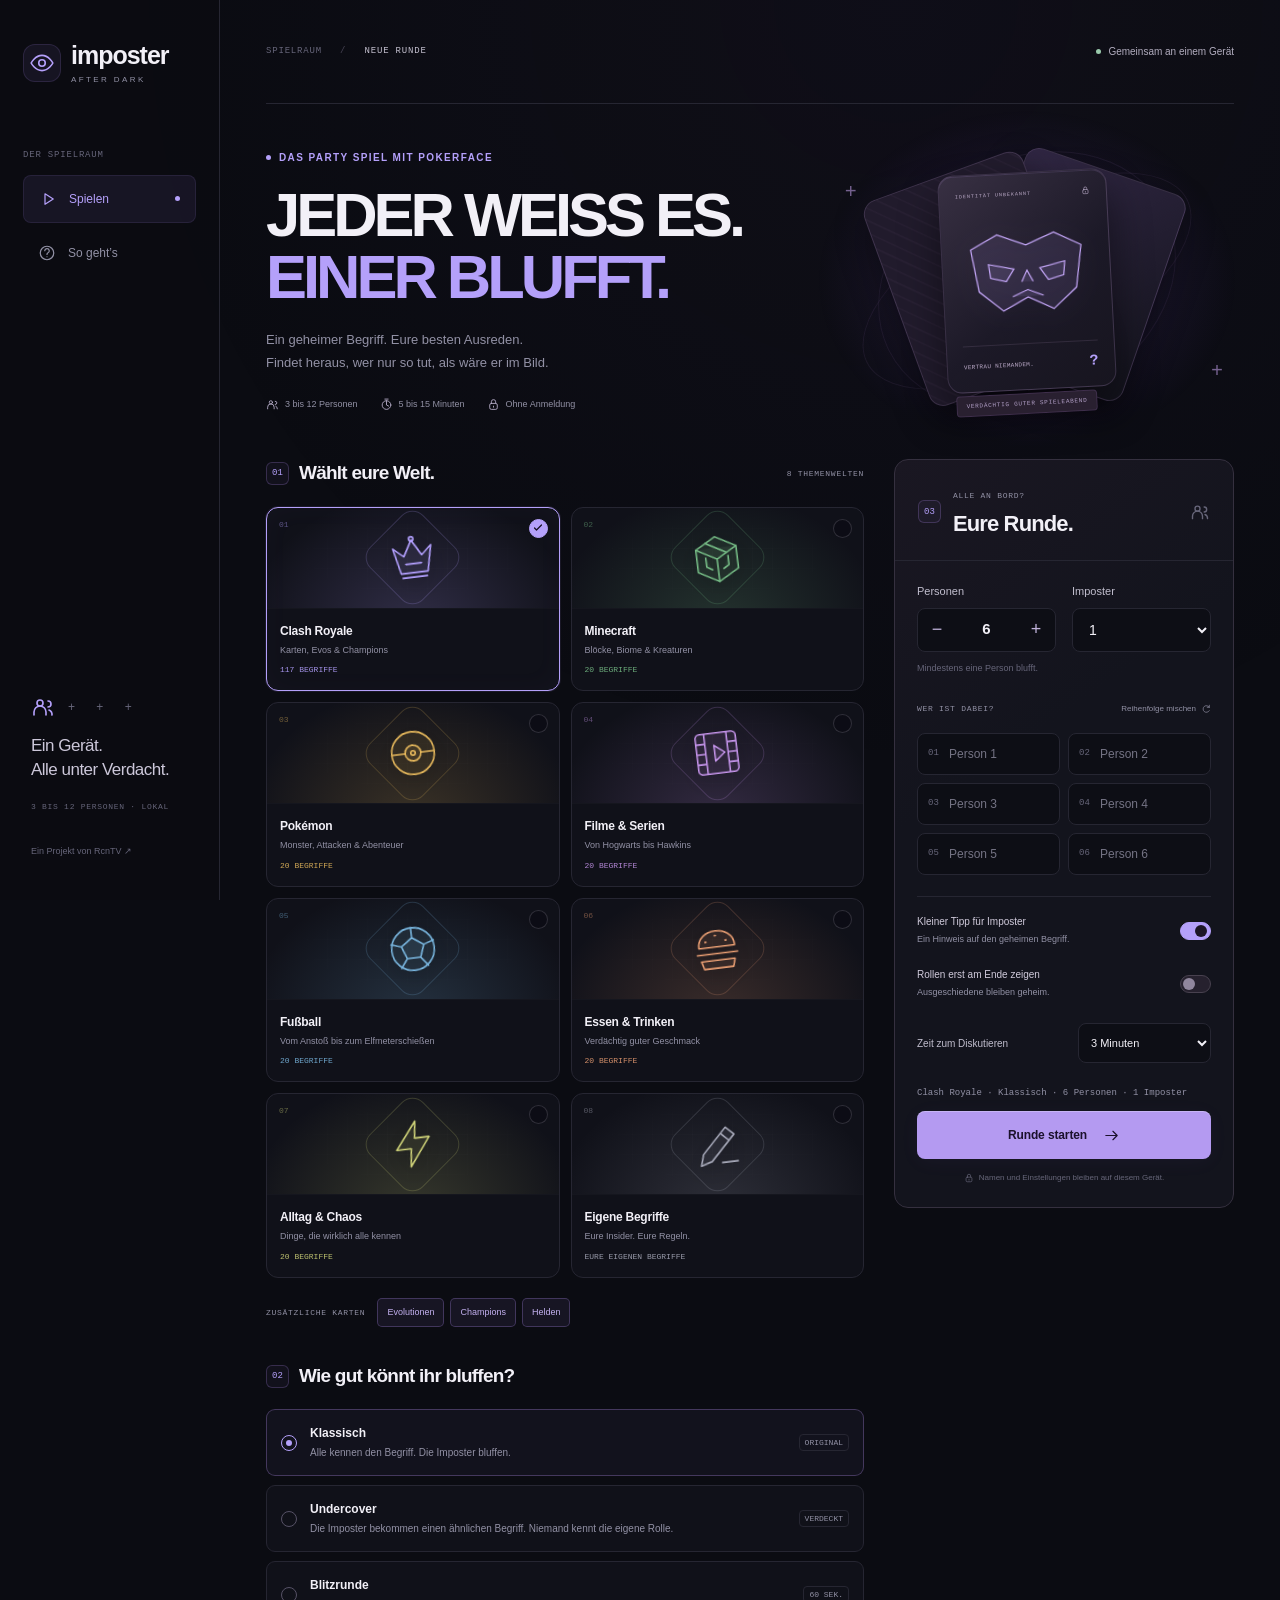
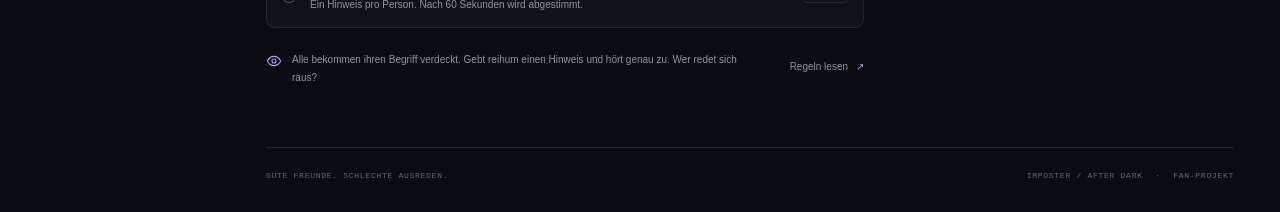
==== commit 74c07741: "Redesign Imposter After Dark and add themed game modes" ====
--- a/index.html
+++ b/index.html
@@ -1,597 +1,104 @@
-<!DOCTYPE html>
-<html lang="de">
-<head>
-<meta charset="UTF-8">
-<meta name="viewport" content="width=device-width, initial-scale=1.0">
-<title>Clash Royale Imposter</title>
-<link rel="icon" type="image/png" href="https://cdns3.royaleapi.com/cdn-cgi/image/w=512,h=512,format=png,q=80/static/img/ui/league10.png">
-<link href="https://fonts.googleapis.com/css2?family=Poppins:wght@400;600;800&display=swap" rel="stylesheet">
-
-<style>
-:root {
-    --bg-dark: #0f0f13;
-    --panel-bg: rgba(30, 30, 45, 0.8);
-    --primary: #4fc3f7;
-    --text-main: #ffffff;
-    --text-muted: #a0a0b0;
-    --hint-color: #f1c40f;
-    --danger: #ff4757;
-}
-
-* { box-sizing: border-box; }
-
-body {
-    margin: 0;
-    font-family: 'Poppins', sans-serif;
-    background: radial-gradient(circle at top center, #1f2235, #000000);
-    color: var(--text-main);
-    min-height: 100vh;
-    display: flex;
-    flex-direction: column;
-    align-items: center;
-    padding: 20px;
-}
-
-h1 {
-    font-weight: 800;
-    margin-bottom: 5px;
-    background: linear-gradient(to right, #fff, #4fc3f7);
-    -webkit-background-clip: text;
-    -webkit-text-fill-color: transparent;
-    text-transform: uppercase;
-    font-size: 26px;
-    text-align: center;
-}
-
-.panel {
-    background: var(--panel-bg);
-    backdrop-filter: blur(15px);
-    -webkit-backdrop-filter: blur(15px);
-    border: 1px solid rgba(255,255,255,0.1);
-    border-radius: 24px;
-    padding: 25px;
-    width: 100%;
-    max-width: 450px;
-    box-shadow: 0 15px 50px rgba(0,0,0,0.6);
-}
-
-.settings-grid {
-    display: grid;
-    grid-template-columns: 1fr 1fr;
-    gap: 12px;
-    margin-bottom: 15px;
-}
-
-.toggle-container {
-    display: grid;
-    grid-template-columns: repeat(auto-fit, minmax(80px, 1fr));
-    gap: 8px;
-    margin-bottom: 20px;
-}
-
-.toggle-item {
-    background: rgba(0,0,0,0.3);
-    padding: 10px 5px;
-    border-radius: 12px;
-    display: flex;
-    flex-direction: column;
-    align-items: center;
-    border: 1px solid rgba(255,255,255,0.05);
-}
-
-.toggle-item label {
-    font-size: 9px;
-    text-transform: uppercase;
-    margin-top: 5px;
-    color: var(--text-muted);
-    text-align: center;
-}
-
-label.section-label {
-    display: block;
-    margin-top: 15px;
-    font-size: 11px;
-    text-transform: uppercase;
-    letter-spacing: 1px;
-    color: var(--primary);
-    font-weight: 600;
-}
-
-select, input {
-    width: 100%;
-    padding: 12px;
-    margin-top: 5px;
-    border-radius: 12px;
-    border: 1px solid rgba(255,255,255,0.1);
-    background: rgba(0,0,0,0.4);
-    color: white;
-    font-family: inherit;
-    outline: none;
-}
-
-.name-row { display: flex; align-items: center; gap: 10px; margin-top: 8px; }
-.name-row span { width: 20px; font-size: 12px; color: var(--text-muted); }
-
-button {
-    margin-top: 20px;
-    width: 100%;
-    padding: 16px;
-    font-size: 16px;
-    font-weight: 800;
-    border: none;
-    border-radius: 15px;
-    background: linear-gradient(135deg, #4fc3f7, #0288d1);
-    color: white;
-    cursor: pointer;
-    text-transform: uppercase;
-    box-shadow: 0 5px 20px rgba(79, 195, 247, 0.4);
-}
-
-#game, #voteScreen { width: 100%; max-width: 450px; text-align: center; }
-
-#currentPlayer {
-    font-size: 36px;
-    margin: 15px 0;
-    font-weight: 800;
-    text-transform: uppercase;
-}
-
-.card-container { width: 220px; height: 310px; margin: 20px auto; perspective: 1000px; }
-.card {
-    width: 100%; height: 100%; position: relative; border-radius: 20px;
-    transition: transform 0.5s cubic-bezier(0.175, 0.885, 0.32, 1.275);
-    transform-style: preserve-3d;
-    cursor: pointer;
-}
-.card.flipped { transform: rotateY(180deg); }
-
-.face {
-    position: absolute; width: 100%; height: 100%;
-    backface-visibility: hidden; border-radius: 20px; overflow: hidden;
-    border: 5px solid rgba(255,255,255,0.1);
-}
-
-.front {
-    background-color: #333;
-    display: flex; align-items: center; justify-content: center;
-}
-.front img { width: 100%; height: 100%; object-fit: cover; mix-blend-mode: luminosity; opacity: 0.7; }
-
-.back { transform: rotateY(180deg); background: #000; display: flex; align-items: center; justify-content: center; }
-.back img { width: 100%; height: 100%; object-fit: cover; }
-
-.word-badge {
-    position: absolute; bottom: 15px; background: rgba(0,0,0,0.9);
-    color: #fff; padding: 10px 20px; border-radius: 30px; font-weight: 700;
-    border: 1px solid rgba(255,255,255,0.2);
-}
-
-.imposter-card {
-    background: radial-gradient(circle, #ff0044, #330000);
-    width: 100%; height: 100%; display: flex; align-items: center;
-    justify-content: center; flex-direction: column;
-    padding: 20px;
-    text-align: center;
-}
-
-.imposter-hint-box {
-    margin-top: 20px;
-    padding: 10px;
-    background: rgba(0,0,0,0.5);
-    border: 1px dashed var(--hint-color);
-    border-radius: 10px;
-    color: var(--hint-color);
-    font-size: 13px;
-    line-height: 1.3;
-}
-
-/* Voting Styles */
-.vote-grid {
-    display: grid;
-    grid-template-columns: 1fr 1fr;
-    gap: 10px;
-    margin-top: 20px;
-}
-
-.vote-btn {
-    padding: 15px;
-    border-radius: 12px;
-    border: 2px solid rgba(255,255,255,0.1);
-    background: rgba(255,255,255,0.05);
-    color: white;
-    font-weight: 600;
-    cursor: pointer;
-    transition: 0.2s;
-    margin-top: 0;
-    box-shadow: none;
-}
-
-.vote-btn:active { transform: scale(0.95); }
-
-.status-bar {
-    background: rgba(0,0,0,0.4);
-    padding: 10px;
-    border-radius: 10px;
-    font-size: 12px;
-    margin-bottom: 10px;
-    color: var(--text-muted);
-}
-
-.hidden { display: none !important; }
-</style>
-</head>
-
-<body>
-
-<h1>Clash Royale <span style="color:var(--primary)">Imposter</span></h1>
-
-<div class="panel" id="setupPanel">
-    <div class="settings-grid">
-        <div>
-            <label class="section-label">Spieler</label>
-            <select id="playerCount" onchange="updateNames(); updateImposters();"></select>
-        </div>
-        <div>
-            <label class="section-label">Imposter</label>
-            <select id="imposters"></select>
-        </div>
-    </div>
-
-    <label class="section-label">Einstellungen</label>
-    <div class="toggle-container">
-        <div class="toggle-item">
-            <input type="checkbox" id="useEvo" checked>
-            <label for="useEvo">Evos</label>
-        </div>
-        <div class="toggle-item">
-            <input type="checkbox" id="useChampions" checked>
-            <label for="useChampions">Champs</label>
-        </div>
-        <div class="toggle-item">
-            <input type="checkbox" id="useHeroes" checked>
-            <label for="useHeroes">Heroes</label>
-        </div>
-        <div class="toggle-item">
-            <input type="checkbox" id="anonEject">
-            <label for="anonEject">Anon Eject</label>
-        </div>
-    </div>
-
-    <label class="section-label">Spielernamen</label>
-    <div id="names"></div>
-
-    <button onclick="start()">Spiel Starten</button>
-</div>
-
-<div id="game" class="hidden">
-    <h2 id="currentPlayer"></h2>
-    <div class="card-container">
-        <div id="card" class="card">
-            <div class="face front" id="cardFront">
-                <img src="https://static.wikia.nocookie.net/clashroyale/images/3/3a/MysteryCard.png"> 
-            </div>
-            <div class="face back" id="backFace"></div>
-        </div>
-    </div>
-    <p style="opacity:0.5; font-size:12px;">Gedrückt halten zum Ansehen</p>
-    <button onclick="next()" id="nextBtn">Nächster Spieler</button>
-</div>
-
-<div id="voteScreen" class="panel hidden">
-    <h2 style="margin-top:0;">Voting Phase</h2>
-    <div id="imposterCountDisplay" class="status-bar"></div>
-    <p style="font-size:13px; color:var(--text-muted);">Diskutiert und wählt jemanden aus:</p>
-    <div id="voteGrid" class="vote-grid"></div>
-</div>
-
-<script>
-const playerColors = ["#FF4757", "#2ED573", "#1E90FF", "#FFA502", "#E056FD", "#F1C40F", "#00D2D3", "#FF6B81", "#747d8c", "#a4b0be", "#f0932b", "#eb4d4b"];
-
-const baseCards = [
-    {n:"Knight",i:"https://royaleapi.com/static/img/cards-150/knight.png", h:["Gewöhnlich", "Mini Tank", "3 Elixir", "Defensiv", "Kein Spell"]},
-    {n:"Archers",i:"https://royaleapi.com/static/img/cards-150/archers.png", h:["Duo", "Aufteilbar", "3 Elixir", "Fernkampf", "Gewöhnlich", "Kein Spell"]},
-    {n:"Goblins",i:"https://royaleapi.com/static/img/cards-150/goblins.png", h:["Gewöhnlich", "Schnell", "Quartett", "Gewöhnlich", "Kein Spell"]},
-    {n:"Giant",i:"https://royaleapi.com/static/img/cards-150/giant.png", h:["Tank", "Langsam", "Kein Evo", "5 Elixir", "Selten", "Groß", "Kein Spell"]},
-    {n:"P.E.K.K.A",i:"https://royaleapi.com/static/img/cards-150/pekka.png", h:["Groß", "Schwer", "Langsam", "Episch", "Kein Spell"]},
-    {n:"Minions",i:"https://royaleapi.com/static/img/cards-150/minions.png", h:["Luft", "Trio", "3 Elixir", "Gewöhnlich", "Kein Spell"]},
-    {n:"Balloon",i:"https://royaleapi.com/static/img/cards-150/balloon.png", h:["Bombe", "Tank", "Luft", "5 Elixir", "Episch", "Kein Spell"]},
-    {n:"Witch",i:"https://royaleapi.com/static/img/cards-150/witch.png", h:["Skelette", "Splash", "5 Elixir", "Spawner", "Magie", "Fernkampf", "Episch", "Kein Spell"]},
-    {n:"Barbarians",i:"https://royaleapi.com/static/img/cards-150/barbarians.png", h:["5 Elixir", "Swarm", "Nahkampf", "Gewöhnlich", "Kein Spell"]},
-    {n:"Golem",i:"https://royaleapi.com/static/img/cards-150/golem.png", h:["Episch", "Groß", "Tank", "Langsam", "Kein Spell"]},
-    {n:"Skeletons",i:"https://royaleapi.com/static/img/cards-150/skeletons.png", h:["1 Elixir", "Defensiv", "Skelette", "Kein Spell"]},
-    {n:"Valkyrie",i:"https://royaleapi.com/static/img/cards-150/valkyrie.png", h:["Ginger", "Mini Tank", "4 Elixir", "Selten", "Hat Evo", "Kein Spell"]},
-    {n:"Skeleton Army",i:"https://royaleapi.com/static/img/cards-150/skeleton-army.png", h:["Swarm", "3 Elixir", "Episch", "Hat Evo", "Kein Spell"]},
-    {n:"Bomber",i:"https://royaleapi.com/static/img/cards-150/bomber.png", h:["Bombe", "Splash", "Kein Spell", "Hat Evo", "3 Elixir"]},
-    {n:"Musketeer",i:"https://royaleapi.com/static/img/cards-150/musketeer.png", h:["Fernkampf", "Hat Evo", "Kein Spell", "4 Elixir"]},
-    {n:"Baby Dragon",i:"https://royaleapi.com/static/img/cards-150/baby-dragon.png", h:["Splash", "4 Elixir", "Kein Spell", "Episch", "Hat Evo", "Luft"]},
-    {n:"Prince",i:"https://royaleapi.com/static/img/cards-150/prince.png", h:["Charge", "Kein Evo", "5 Elixir", "Episch", "Kein Spell"]},
-    {n:"Wizard",i:"https://royaleapi.com/static/img/cards-150/wizard.png", h:["Splash", "Fernkampf", "Selten", "5 Elixir", "Kein Spell", "Magie"]},
-    {n:"Mini P.E.K.K.A",i:"https://royaleapi.com/static/img/cards-150/mini-pekka.png", h:["Nahkampf", "Schnell", "4 Elixir", "Selten", "Viel Schaden", "Kein Spell"]},
-    {n:"Spear Goblins",i:"https://royaleapi.com/static/img/cards-150/spear-goblins.png", h:["Trio", "Fernkampf", "2 Elixir", "Gewöhnlich", "Kein Spell"]},
-    {n:"Giant Skeleton",i:"https://royaleapi.com/static/img/cards-150/giant-skeleton.png", h:["Bombe", "Tank", "6 Elixir", "Episch", "Kein Spell", "Groß"]},
-    {n:"Hog Rider",i:"https://royaleapi.com/static/img/cards-150/hog-rider.png", h:["Schnell", "Gebäude", "4 Elixir", "Selten", "Kein Spell"]},
-    {n:"Minion Horde",i:"https://royaleapi.com/static/img/cards-150/minion-horde.png", h:["Luft", "Swarm", "5 Elixir", "Gewöhnlich", "Kein Spell"]},
-    {n:"Ice Wizard",i:"https://royaleapi.com/static/img/cards-150/ice-wizard.png", h:["Legendär", "Slow", "Splash", "3 Elixir", "Fernkampf"]},
-    {n:"Royal Giant",i:"https://royaleapi.com/static/img/cards-150/royal-giant.png", h:["Fernkampf", "Tank", "6 Elixir", "Gewöhnlich", "Gebäude"]},
-    {n:"Guards",i:"https://royaleapi.com/static/img/cards-150/guards.png", h:["Schild", "Trio", "3 Elixir", "Episch", "Nahkampf"]},
-    {n:"Princess",i:"https://royaleapi.com/static/img/cards-150/princess.png", h:["Fernkampf", "Legendär", "Splash", "3 Elixir", "Wenig HP"]},
-    {n:"Dark Prince",i:"https://royaleapi.com/static/img/cards-150/dark-prince.png", h:["Schild", "Charge", "4 Elixir", "Episch", "Splash"]},
-    {n:"Three Musketeers",i:"https://royaleapi.com/static/img/cards-150/three-musketeers.png", h:["Trio", "9 Elixir", "Fernkampf", "Selten", "Teuer"]},
-    {n:"Lava Hound",i:"https://royaleapi.com/static/img/cards-150/lava-hound.png", h:["Luft", "Tank", "7 Elixir", "Legendär", "Langsam"]},
-    {n:"Ice Spirit",i:"https://royaleapi.com/static/img/cards-150/ice-spirit.png", h:["1 Elixir", "Freeze", "Gewöhnlich", "Springt"]},
-    {n:"Fire Spirit",i:"https://royaleapi.com/static/img/cards-150/fire-spirit.png", h:["1 Elixir", "Splash", "Gewöhnlich", "Springt"]},
-    {n:"Miner",i:"https://royaleapi.com/static/img/cards-150/miner.png", h:["Gräbt", "Legendär", "3 Elixir", "Überall platzierbar"]},
-    {n:"Sparky",i:"https://royaleapi.com/static/img/cards-150/sparky.png", h:["Viel Schaden", "6 Elixir", "Legendär", "Splash", "Langsam"]},
-    {n:"Bowler",i:"https://royaleapi.com/static/img/cards-150/bowler.png", h:["Splash", "Rückstoß", "5 Elixir", "Episch", "Boden"]},
-    {n:"Lumberjack",i:"https://royaleapi.com/static/img/cards-150/lumberjack.png", h:["Schnell", "Rage", "4 Elixir", "Legendär", "Nahkampf"]},
-    {n:"Battle Ram",i:"https://royaleapi.com/static/img/cards-150/battle-ram.png", h:["Gebäude", "Charge", "4 Elixir", "Selten", "Duo"]},
-    {n:"Inferno Dragon",i:"https://royaleapi.com/static/img/cards-150/inferno-dragon.png", h:["Luft", "Viel Schaden", "4 Elixir", "Legendär", "Einzelziel"]},
-    {n:"Ice Golem",i:"https://royaleapi.com/static/img/cards-150/ice-golem.png", h:["Tank", "Slow", "2 Elixir", "Selten", "Boden"]},
-    {n:"Mega Minion",i:"https://royaleapi.com/static/img/cards-150/mega-minion.png", h:["Luft", "Einzelziel", "3 Elixir", "Selten", "Gepanzert"]},
-    {n:"Dart Goblin",i:"https://royaleapi.com/static/img/cards-150/dart-goblin.png", h:["Schnell", "Fernkampf", "3 Elixir", "Selten", "Wenig HP"]},
-    {n:"Goblin Gang",i:"https://royaleapi.com/static/img/cards-150/goblin-gang.png", h:["Swarm", "3 Elixir", "Gewöhnlich", "Mischung"]},
-    {n:"Electro Wizard",i:"https://royaleapi.com/static/img/cards-150/electro-wizard.png", h:["Stun", "Legendär", "4 Elixir", "Fernkampf", "Zwei Ziele"]},
-    {n:"Elite Barbarians",i:"https://royaleapi.com/static/img/cards-150/elite-barbarians.png", h:["Duo", "Schnell", "6 Elixir", "Gewöhnlich", "Nahkampf"]},
-    {n:"Hunter",i:"https://royaleapi.com/static/img/cards-150/hunter.png", h:["Fernkampf", "Splash", "4 Elixir", "Episch", "Verteidigung"]},
-    {n:"Executioner",i:"https://royaleapi.com/static/img/cards-150/executioner.png", h:["Splash", "5 Elixir", "Episch", "Axt", "Fernkampf"]},
-    {n:"Bandit",i:"https://royaleapi.com/static/img/cards-150/bandit.png", h:["Dash", "3 Elixir", "Legendär", "Nahkampf", "Unverwundbar"]},
-    {n:"Night Witch",i:"https://royaleapi.com/static/img/cards-150/night-witch.png", h:["Beschwörer", "Nahkampf", "4 Elixir", "Legendär", "Fledermäuse"]},
-    {n:"Bats",i:"https://royaleapi.com/static/img/cards-150/bats.png", h:["Luft", "Swarm", "2 Elixir", "Gewöhnlich", "Schnell"]},
-    {n:"Royal Ghost",i:"https://royaleapi.com/static/img/cards-150/royal-ghost.png", h:["Unsichtbar", "Splash", "3 Elixir", "Legendär", "Nahkampf"]},
-    {n:"Ram Rider",i:"https://royaleapi.com/static/img/cards-150/ram-rider.png", h:["Snare", "Gebäude", "5 Elixir", "Legendär", "Charge"]},
-    {n:"Zappies",i:"https://royaleapi.com/static/img/cards-150/zappies.png", h:["Stun", "Trio", "4 Elixir", "Selten", "Fernkampf"]},
-    {n:"Rascals",i:"https://royaleapi.com/static/img/cards-150/rascals.png", h:["Trio", "5 Elixir", "Gewöhnlich", "Tank & Ranged"]},
-    {n:"Cannon Cart",i:"https://royaleapi.com/static/img/cards-150/cannon-cart.png", h:["Gebäude", "Schild", "5 Elixir", "Episch", "Fernkampf"]},
-    {n:"Flying Machine",i:"https://royaleapi.com/static/img/cards-150/flying-machine.png", h:["Luft", "Fernkampf", "4 Elixir", "Selten", "Schnell"]},
-    {n:"Tower Princess",i:"https://royaleapi.com/static/img/cards-150/tower-princess.png", h:["Tower", "Fernkampf", "Standard", "Verteidigung"]},
-    {n:"Cannoneer",i:"https://royaleapi.com/static/img/cards-150/cannoneer.png", h:["Tower", "Viel Schaden", "Langsam", "Verteidigung"]},
-    {n:"Dagger Duchess",i:"https://royaleapi.com/static/img/cards-150/dagger-duchess.png", h:["Tower", "Munition", "Schnell", "Verteidigung"]},
-    {n:"Arrows",i:"https://royaleapi.com/static/img/cards-150/arrows.png", h:["Spell", "Splash", "3 Elixir", "Gewöhnlich", "Großer Radius"]},
-    {n:"Zap",i:"https://royaleapi.com/static/img/cards-150/zap.png", h:["Spell", "Stun", "2 Elixir", "Gewöhnlich", "Schnell"]},
-    {n:"Fireball",i:"https://royaleapi.com/static/img/cards-150/fireball.png", h:["Spell", "Splash", "4 Elixir", "Selten", "Rückstoß"]},
-    {n:"Rocket",i:"https://royaleapi.com/static/img/cards-150/rocket.png", h:["Spell", "Viel Schaden", "6 Elixir", "Selten", "Kleiner Radius"]},
-    {n:"Lightning",i:"https://royaleapi.com/static/img/cards-150/lightning.png", h:["Spell", "Drei Ziele", "6 Elixir", "Episch", "Stun"]},
-    {n:"Poison",i:"https://royaleapi.com/static/img/cards-150/poison.png", h:["Spell", "Zeit", "4 Elixir", "Episch", "Splash"]},
-    {n:"Freeze",i:"https://royaleapi.com/static/img/cards-150/freeze.png", h:["Spell", "Freeze", "4 Elixir", "Episch", "Kein Schaden"]},
-    {n:"Tornado",i:"https://royaleapi.com/static/img/cards-150/tornado.png", h:["Spell", "Zieht", "3 Elixir", "Episch", "Splash"]},
-    {n:"Barbarian Barrel",i:"https://royaleapi.com/static/img/cards-150/barbarian-barrel.png", h:["Spell", "Einheit", "2 Elixir", "Episch", "Boden"]},
-    {n:"The Log",i:"https://royaleapi.com/static/img/cards-150/the-log.png", h:["Spell", "Rückstoß", "2 Elixir", "Legendär", "Boden"]},
-    {n:"Earthquake",i:"https://royaleapi.com/static/img/cards-150/earthquake.png", h:["Spell", "Gebäude", "3 Elixir", "Selten", "Slow"]},
-    {n:"Graveyard",i:"https://royaleapi.com/static/img/cards-150/graveyard.png", h:["Spell", "Skelette", "5 Elixir", "Legendär", "Überall"]},
-    {n:"Mirror",i:"https://royaleapi.com/static/img/cards-150/mirror.png", h:["Spell", "Kopie", "Variable", "Episch", "Kein eigener Effekt"]},
-    {n:"Royal Delivery",i:"https://royaleapi.com/static/img/cards-150/royal-delivery.png", h:["Spell", "Einheit", "3 Elixir", "Gewöhnlich", "Splash"]},
-    {n:"Cannon",i:"https://royaleapi.com/static/img/cards-150/cannon.png", h:["Gebäude", "3 Elixir", "Gewöhnlich", "Boden", "Verteidigung"]},
-    {n:"Goblin Hut",i:"https://royaleapi.com/static/img/cards-150/goblin-hut.png", h:["Gebäude", "Spawner", "5 Elixir", "Selten", "Fernkampf"]},
-    {n:"Mortar",i:"https://royaleapi.com/static/img/cards-150/mortar.png", h:["Gebäude", "Fernkampf", "4 Elixir", "Gewöhnlich", "Splash"]},
-    {n:"Bomb Tower",i:"https://royaleapi.com/static/img/cards-150/bomb-tower.png", h:["Gebäude", "Splash", "4 Elixir", "Selten", "Boden"]},
-    {n:"Tesla",i:"https://royaleapi.com/static/img/cards-150/tesla.png", h:["Gebäude", "Versteckt", "4 Elixir", "Gewöhnlich", "Luft & Boden"]},
-    {n:"Elixir Collector",i:"https://royaleapi.com/static/img/cards-150/elixir-collector.png", h:["Gebäude", "Elixir", "6 Elixir", "Selten", "Produktion"]},
-    {n:"Goblin Cage",i:"https://royaleapi.com/static/img/cards-150/goblin-cage.png", h:["Gebäude", "Einheit", "4 Elixir", "Selten", "Nahkampf"]},
-    {n:"Tombstone",i:"https://royaleapi.com/static/img/cards-150/tombstone.png", h:["Gebäude", "Spawner", "3 Elixir", "Selten", "Skelette"]}
-];
-
-const evoCards = [
-    {n:"Evo Barbarians",i:"https://royaleapi.com/static/img/cards-150/barbarians-ev1.png", h:["Evo", "Swarm", "Wut", "Nahkampf", "5 Elixir"]},
-    {n:"Evo Skeleton",i:"https://royaleapi.com/static/img/cards-150/skeletons-ev1.png", h:["Evo", "Vermehrung", "1 Elixir", "Skelette", "Nahkampf"]},
-    {n:"Evo Royal Giant",i:"https://royaleapi.com/static/img/cards-150/royal-giant-ev1.png", h:["Evo", "Tank", "Fernkampf", "6 Elixir", "Rückstoß"]},
-    {n:"Evo Firecracker",i:"https://royaleapi.com/static/img/cards-150/firecracker-ev1.png", h:["Evo", "Splash", "Fernkampf", "3 Elixir", "Gift-Effekt"]},
-    {n:"Evo Knight",i:"https://royaleapi.com/static/img/cards-150/knight-ev1.png", h:["Evo", "Mini Tank", "3 Elixir", "Schild-Effekt", "Nahkampf"]},
-    {n:"Evo Recruits",i:"https://royaleapi.com/static/img/cards-150/royal-recruits-ev1.png", h:["Evo", "Swarm", "Schild", "Charge", "7 Elixir"]},
-    {n:"Evo bats",i:"https://royaleapi.com/static/img/cards-150/bats-ev1.png", h:["Evo", "Luft", "Heilung", "2 Elixir", "Schnell"]},
-    {n:"Evo Archers",i:"https://royaleapi.com/static/img/cards-150/archers-ev1.png", h:["Evo", "Duo", "Fernkampf", "3 Elixir", "Doppel-Schuss"]},
-    {n:"Evo Ice Spirit",i:"https://royaleapi.com/static/img/cards-150/ice-spirit-ev1.png", h:["Evo", "Freeze", "1 Elixir", "Splash", "Mehrere Ziele"]},
-    {n:"Evo Valkyrie",i:"https://royaleapi.com/static/img/cards-150/valkyrie-ev1.png", h:["Evo", "Splash", "Anziehung", "4 Elixir", "Nahkampf"]},
-    {n:"Evo Bomber",i:"https://royaleapi.com/static/img/cards-150/bomber-ev1.png", h:["Evo", "Splash", "Abpraller", "2 Elixir", "Bombe"]},
-    {n:"Evo Wall Breakers",i:"https://royaleapi.com/static/img/cards-150/wall-breakers-ev1.png", h:["Evo", "Gebäude", "Explosion", "2 Elixir", "Schnell"]},
-    {n:"Evo Zap",i:"https://royaleapi.com/static/img/cards-150/zap-ev1.png", h:["Evo", "Stun", "2 Elixir", "Mehrfach", "Spell"]},
-    {n:"Evo Tesla",i:"https://royaleapi.com/static/img/cards-150/tesla-ev1.png", h:["Evo", "Gebäude", "Schockwelle", "4 Elixir", "Verteidigung"]},
-    {n:"Evo Battle Ram",i:"https://royaleapi.com/static/img/cards-150/battle-ram-ev1.png", h:["Evo", "Gebäude", "Rückstoß", "4 Elixir", "Charge"]},
-    {n:"Evo Wizard",i:"https://royaleapi.com/static/img/cards-150/wizard-ev1.png", h:["Evo", "Splash", "Schild", "5 Elixir", "Explosion"]},
-    {n:"Evo Goblins",i:"https://royaleapi.com/static/img/cards-150/goblins-ev1.png", h:["Evo", "Schnell", "Wurf", "2 Elixir", "Swarm"]},
-    {n:"Evo Giant",i:"https://royaleapi.com/static/img/cards-150/giant-ev1.png", h:["Evo", "Tank", "Reflexion", "5 Elixir", "Boden"]},
-    {n:"Evo Goblin Drill",i:"https://royaleapi.com/static/img/cards-150/goblin-drill-ev1.png", h:["Evo", "Gebäude", "Untergrund", "4 Elixir", "Spawner"]},
-    {n:"Evo Musketeer",i:"https://royaleapi.com/static/img/cards-150/musketeer-ev1.png", h:["Evo", "Fernkampf", "Sniper", "4 Elixir", "Viel Schaden"]},
-    {n:"Evo Goblin Cage",i:"https://royaleapi.com/static/img/cards-150/goblin-cage-ev1.png", h:["Evo", "Gebäude", "Einheit", "Nahkampf", "4 Elixir"]},
-    {n:"Evo P.E.K.K.A",i:"https://royaleapi.com/static/img/cards-150/pekka-ev1.png", h:["Evo", "Nahkampf", "Heilung", "7 Elixir", "Viel Schaden"]},
-    {n:"Evo Mega Knight",i:"https://royaleapi.com/static/img/cards-150/mega-knight-ev1.png", h:["Evo", "Splash", "Rückstoß", "7 Elixir", "Sprung"]},
-    {n:"Evo Electro Dragon",i:"https://royaleapi.com/static/img/cards-150/electro-dragon-ev1.png", h:["Evo", "Luft", "Ketten", "5 Elixir", "Splash"]},
-    {n:"Evo Ram Rider",i:"https://royaleapi.com/static/img/cards-150/ram-rider-ev1.png", h:["Evo", "Gebäude", "Snare", "5 Elixir", "Charge"]}
-];
-
-const championCards = [
-    {n:"Golden Knight",i:"https://royaleapi.com/static/img/cards-150/golden-knight.png", h:["Champion", "Dash", "4 Elixir", "Nahkampf", "Fähigkeit"]},
-    {n:"Skeleton King",i:"https://royaleapi.com/static/img/cards-150/skeleton-king.png", h:["Champion", "Beschwörer", "4 Elixir", "Splash", "Seelen"]},
-    {n:"Archer Queen",i:"https://royaleapi.com/static/img/cards-150/archer-queen.png", h:["Champion", "Unsichtbar", "5 Elixir", "Fernkampf", "Viel Schaden"]},
-    {n:"Mighty Miner",i:"https://royaleapi.com/static/img/cards-150/mighty-miner.png", h:["Champion", "Spurwechsel", "4 Elixir", "Tank", "Bombe"]},
-    {n:"Monk",i:"https://royaleapi.com/static/img/cards-150/monk.png", h:["Champion", "Reflektion", "5 Elixir", "Nahkampf", "Combo"]},
-    {n:"Little Prince",i:"https://royaleapi.com/static/img/cards-150/little-prince.png", h:["Champion", "Beschwörer", "3 Elixir", "Fernkampf", "Wächter"]},
-    {n:"Boss Bandit",i:"https://royaleapi.com/static/img/cards-150/boss-bandit.png", h:["Champion", "Dash", "Variable", "Nahkampf", "Event"]},
-    {n:"Goblinstein",i:"https://royaleapi.com/static/img/cards-150/goblinstein.png", h:["Champion", "Duo", "Elektro", "5 Elixir", "Fähigkeit"]}
-];
-
-const heroCards = [
-    {n:"Hero Knight",i:"https://royaleapi.com/static/img/cards-150/knight-hero.png", h:["Gold", "Viel HP", "Nahkampf", "Blau", "Spezial", "Mini Tank"]}, 
-    {n:"Hero Mini P.E.K.K.A",i:"https://royaleapi.com/static/img/cards-150/mini-pekka-hero.png", h:["Gold", "Viel Schaden", "Nahkampf", "Spezial", "Klein", "Mini Tank"]},
-    {n:"Hero Musketeer",i:"https://royaleapi.com/static/img/cards-150/musketeer-hero.png", h:["Gold", "Sniper", "Fernkampf", "Spezial", "Viel Schaden"]},
-    {n:"Hero Giant",i:"https://royaleapi.com/static/img/cards-150/giant-hero.png", h:["Gold", "Tank", "Spezial", "Groß"]}
-];
-
-let players = []; 
-let index = 0;
-let selectedCard;
-let remainingImposters = 0;
-
-function initSetup(){
-    const ps = document.getElementById("playerCount");
-    for(let i=3; i<=12; i++) ps.innerHTML += `<option ${i==6?'selected':''}>${i}</option>`;
-    updateNames();
-    updateImposters();
-}
-
-function updateNames(){
-    const c = +document.getElementById("playerCount").value;
-    const container = document.getElementById("names");
-    container.innerHTML="";
-    for(let i=1; i<=c; i++) container.innerHTML += `<div class="name-row"><span>${i}</span><input placeholder="Spieler ${i}"></div>`;
-}
-
-function updateImposters(){
-    const c = +document.getElementById("playerCount").value;
-    const sel = document.getElementById("imposters");
-    sel.innerHTML = "";
-    for(let i=1; i<=Math.floor(c/2); i++) sel.innerHTML += `<option>${i}</option>`;
-}
-
-function start(){
-    let pool = [...baseCards];
-    if(document.getElementById("useEvo").checked) pool = pool.concat(evoCards);
-    if(document.getElementById("useChampions").checked) pool = pool.concat(championCards);
-    if(document.getElementById("useHeroes").checked) pool = pool.concat(heroCards);
-
-    const inputs = [...document.querySelectorAll("#names input")];
-    const shuffledColors = shuffle([...playerColors]);
-    
-    selectedCard = pool[Math.floor(Math.random() * pool.length)];
-    const numImposters = +document.getElementById("imposters").value;
-    remainingImposters = numImposters;
-
-    // Assign roles
-    let roles = new Array(inputs.length).fill(false);
-    for(let i=0; i<numImposters; i++) roles[i] = true;
-    roles = shuffle(roles);
-
-    players = inputs.map((input, idx) => ({
-        name: input.value.trim() || input.placeholder,
-        color: shuffledColors[idx % shuffledColors.length],
-        isImposter: roles[idx],
-        alive: true
-    }));
-
-    index = 0;
-    document.getElementById("setupPanel").classList.add("hidden");
-    document.getElementById("game").classList.remove("hidden");
-    updateTurn();
-}
-
-function updateTurn(){
-    const p = players[index];
-    const nameEl = document.getElementById("currentPlayer");
-    const cardEl = document.getElementById("card");
-    const frontFace = document.getElementById("cardFront");
-
-    cardEl.classList.remove("flipped");
-    nameEl.innerText = p.name;
-    nameEl.style.color = p.color;
-    frontFace.style.backgroundColor = p.color;
-    cardEl.style.boxShadow = `0 15px 45px ${p.color}60`;
-}
-
-function next(){
-    if(index >= players.length - 1){
-        startVoting();
-        return;
-    }
-    index++;
-    updateTurn();
-}
-
-function startVoting() {
-    document.getElementById("game").classList.add("hidden");
-    document.getElementById("voteScreen").classList.remove("hidden");
-    renderVoteGrid();
-}
-
-function renderVoteGrid() {
-    const grid = document.getElementById("voteGrid");
-    const countDisplay = document.getElementById("imposterCountDisplay");
-    grid.innerHTML = "";
-    
-    countDisplay.innerText = `${remainingImposters} Imposter übrig`;
-
-    players.forEach((p, idx) => {
-        if(!p.alive) return;
-        const btn = document.createElement("button");
-        btn.className = "vote-btn";
-        btn.style.borderColor = p.color;
-        btn.innerText = p.name;
-        btn.onclick = () => eject(idx);
-        grid.appendChild(btn);
-    });
-}
-
-function eject(idx) {
-    const p = players[idx];
-    const anon = document.getElementById("anonEject").checked;
-    p.alive = false;
-
-    let message = "";
-    if (p.isImposter) {
-        remainingImposters--;
-        message = anon ? `${p.name} wurde eliminiert.` : `${p.name} war ein Imposter!`;
-    } else {
-        message = anon ? `${p.name} wurde eliminiert.` : `${p.name} war kein Imposter.`;
-    }
-
-    alert(message);
-    checkGameOver();
-}
-
-function checkGameOver() {
-    const alivePlayers = players.filter(p => p.alive);
-    const aliveImposters = alivePlayers.filter(p => p.isImposter).length;
-    const aliveCivilians = alivePlayers.length - aliveImposters;
-
-    if (aliveImposters === 0) {
-        alert("Sieg für die Zivilisten! Alle Imposter wurden gefunden.");
-        location.reload();
-    } else if (aliveImposters >= aliveCivilians) {
-        alert("Sieg für die Imposter! Sie haben die Mehrheit übernommen.");
-        location.reload();
-    } else {
-        renderVoteGrid();
-    }
-}
-
-const cardElement = document.getElementById("card");
-const backFace = document.getElementById("backFace");
-
-const flipOn = (e) => {
-    e.preventDefault();
-    cardElement.classList.add("flipped");
-    
-    if(players[index].isImposter){
-        const hint = selectedCard.h[Math.floor(Math.random() * selectedCard.h.length)];
-        backFace.innerHTML = `<div class="imposter-card">
-            <span style="font-size:60px">☠️</span>
-            <span style="font-weight:800; letter-spacing:3px;">IMPOSTER</span>
-            <div class="imposter-hint-box">
-                <small style="text-transform:uppercase; display:block; margin-bottom:4px; opacity:0.7;">Tipp zur Karte:</small>
-                <strong>${hint}</strong>
-            </div>
-        </div>`;
-    } else {
-        backFace.innerHTML = `
-            <img src="${selectedCard.i}">
-            <div class="word-badge">${selectedCard.n}</div>`;
-    }
-};
-
-const flipOff = () => cardElement.classList.remove("flipped");
-
-cardElement.addEventListener("mousedown", flipOn);
-cardElement.addEventListener("mouseup", flipOff);
-cardElement.addEventListener("touchstart", flipOn);
-cardElement.addEventListener("touchend", flipOff);
-
-function shuffle(a){
-    for(let i=a.length-1; i>0; i--){
-        const j = Math.floor(Math.random()*(i+1));
-        [a[i],a[j]] = [a[j],a[i]];
-    }
-    return a;
-}
-
-initSetup();
-</script>
-</body>
-</html>+<!doctype html>
+<html lang="de">
+<head>
+<meta charset="utf-8">
+<meta name="viewport" content="width=device-width, initial-scale=1, viewport-fit=cover, interactive-widget=resizes-content">
+<meta name="theme-color" content="#0b0c12">
+<meta name="description" content="Ein Begriff, geheime Rollen und jede Menge Verdacht. Spielt Imposter mit Clash Royale, Minecraft, Pokémon, Filmen oder eigenen Begriffen. Gemeinsam an einem Gerät.">
+<title>Imposter After Dark | Das Partyspiel für eure Runde</title>
+<link rel="icon" href="assets/favicon.svg" type="image/svg+xml">
+<link rel="stylesheet" href="assets/styles.css">
+<script defer src="assets/data.js"></script>
+<script defer src="assets/engine.js"></script>
+<script defer src="assets/app.js"></script>
+</head>
+<body>
+<a class="skip" href="#main">Zum Spiel</a>
+<svg class="sprite" aria-hidden="true" xmlns="http://www.w3.org/2000/svg"><defs>
+<symbol id="eye" viewBox="0 0 24 24"><path d="M2 12s3.5-7 10-7 10 7 10 7-3.5 7-10 7S2 12 2 12Z"/><circle cx="12" cy="12" r="3"/></symbol>
+<symbol id="mask" viewBox="0 0 160 120"><path d="M12 29 45 12l35 14 35-14 33 17-8 52-29 25-31-16-31 16L20 81Z"/><path d="m33 48 31 7-10 15-19-5Zm94 0-31 7 10 15 19-5Z"/><path d="m73 71 7-14 7 14M61 89l19-8 19 8"/></symbol>
+<symbol id="crown" viewBox="0 0 48 48"><path d="m7 14 9 8L24 8l8 14 9-8-5 23H12Z"/><path d="M13 41h22M17 29h14"/><circle cx="24" cy="7" r="2"/></symbol>
+<symbol id="cube" viewBox="0 0 48 48"><path d="m24 5 18 10v20L24 45 6 35V15Z"/><path d="m6 15 18 10 18-10M24 25v20M15 10l18 10"/><path d="M14 23v8l5 3M34 23v8l-5 3"/></symbol>
+<symbol id="orb" viewBox="0 0 48 48"><circle cx="24" cy="24" r="19"/><path d="M5 24h12m14 0h12"/><circle cx="24" cy="24" r="7"/><circle cx="24" cy="24" r="2"/></symbol>
+<symbol id="film" viewBox="0 0 48 48"><rect x="6" y="6" width="36" height="36" rx="4"/><path d="M14 6v36M34 6v36M6 15h8m-8 9h8m-8 9h8m20-18h8m-8 9h8m-8 9h8m-20-2V17l9 7Z"/></symbol>
+<symbol id="ball" viewBox="0 0 48 48"><circle cx="24" cy="24" r="19"/><path d="m24 14 10 7-4 11H18l-4-11Zm0 0V5M14 21l-9-3m13 14-6 8m18-8 6 8m-2-19 9-3"/></symbol>
+<symbol id="food" viewBox="0 0 48 48"><path d="M8 22c0-19 32-19 32 0Zm-2 6h36M9 34h30l-2 7H11ZM14 17h1m8-5h1m8 5h1"/></symbol>
+<symbol id="bolt" viewBox="0 0 48 48"><path d="M28 4 9 28h13l-2 16 19-25H26Z"/></symbol>
+<symbol id="edit" viewBox="0 0 48 48"><path d="m11 32 22-22 7 7-22 22-10 3Zm17-17 7 7M27 41h14"/></symbol>
+<symbol id="users" viewBox="0 0 24 24"><circle cx="9" cy="8" r="3"/><path d="M3 20v-3a6 6 0 0 1 12 0v3m2-14a3 3 0 0 1 0 6m1 3a5 5 0 0 1 3 5"/></symbol>
+<symbol id="arrow" viewBox="0 0 24 24"><path d="M4 12h16m-6-6 6 6-6 6"/></symbol>
+<symbol id="shield" viewBox="0 0 24 24"><path d="m12 3 8 3v6c0 5-8 9-8 9S4 17 4 12V6Z"/><path d="m8 12 3 3 5-6"/></symbol>
+<symbol id="clock" viewBox="0 0 24 24"><circle cx="12" cy="13" r="8"/><path d="M9 2h6m-3 3v8l4 2"/></symbol>
+<symbol id="x" viewBox="0 0 24 24"><path d="m6 6 12 12M6 18 18 6"/></symbol>
+<symbol id="check" viewBox="0 0 24 24"><path d="m5 12 4 4L19 6"/></symbol>
+<symbol id="help" viewBox="0 0 24 24"><circle cx="12" cy="12" r="9"/><path d="M9 9a3 3 0 1 1 4 3c-1 .5-1 1-1 2m0 3h.01"/></symbol>
+<symbol id="play" viewBox="0 0 24 24"><path d="m8 5 11 7-11 7Z"/></symbol>
+<symbol id="pause" viewBox="0 0 24 24"><path d="M8 5v14M16 5v14"/></symbol>
+<symbol id="lock" viewBox="0 0 24 24"><rect x="5" y="10" width="14" height="11" rx="3"/><path d="M8 10V7a4 4 0 0 1 8 0v3m-4 5v2"/></symbol>
+<symbol id="back" viewBox="0 0 24 24"><path d="M20 12H4m6-6-6 6 6 6"/></symbol>
+<symbol id="refresh" viewBox="0 0 24 24"><path d="M20 8a8 8 0 1 0 0 8m0-13v5h-5"/></symbol>
+</defs></svg>
+<div class="ambient" aria-hidden="true"></div>
+<div class="app-shell">
+<aside class="sidebar">
+ <a class="logo" href="./" aria-label="Imposter After Dark Startseite"><span class="logo-mark"><svg><use href="#eye"/></svg></span><span>imposter<span class="logo-sub">AFTER DARK</span></span></a>
+ <div class="side-label micro">DER SPIELRAUM</div>
+ <button class="side-item active" id="nav-play"><svg class="icon"><use href="#play"/></svg>Spielen<span class="side-dot"></span></button>
+ <button class="side-item" data-help><svg class="icon"><use href="#help"/></svg>So geht’s</button>
+ <div class="side-bottom"><div class="device-graphic" aria-hidden="true"><svg class="icon"><use href="#users"/></svg><span>+ + +</span></div><p>Ein Gerät.<br>Alle unter Verdacht.</p><span class="micro">3 BIS 12 PERSONEN · LOKAL</span><a href="https://github.com/TheSimonMC/clashroyale-imposter" class="source-link" target="_blank" rel="noopener noreferrer">Ein Projekt von RcnTV ↗</a></div>
+</aside>
+<div class="workspace">
+<header class="topbar"><div class="breadcrumb micro">SPIELRAUM <span>/</span> <strong id="breadcrumb">NEUE RUNDE</strong></div><button class="how-link" data-help><svg class="icon"><use href="#help"/></svg><span>Spielregeln</span></button><span class="local-badge"><i></i> Gemeinsam an einem Gerät</span></header>
+<main id="main" tabindex="-1">
+<section id="setup-view" class="view">
+ <div class="hero">
+  <div class="hero-copy"><div class="eyebrow"><span></span> DAS PARTY SPIEL MIT POKERFACE</div><h1>JEDER WEISS ES.<br><em>EINER BLUFFT.</em></h1><p>Ein geheimer Begriff. Eure besten Ausreden.<br>Findet heraus, wer nur so tut, als wäre er im Bild.</p><div class="hero-meta"><span><svg class="icon"><use href="#users"/></svg>3 bis 12 Personen</span><span><svg class="icon"><use href="#clock"/></svg>5 bis 15 Minuten</span><span><svg class="icon"><use href="#lock"/></svg>Ohne Anmeldung</span></div></div>
+  <div class="hero-art" aria-hidden="true"><div class="orbital orbit-a"></div><div class="orbital orbit-b"></div><div class="hero-cross cross-a">+</div><div class="hero-cross cross-b">+</div><div class="dossier back-dossier"></div><div class="dossier middle-dossier"></div><div class="dossier main-dossier"><div class="dossier-head"><span>IDENTITÄT UNBEKANNT</span><svg class="icon"><use href="#lock"/></svg></div><svg class="hero-mask"><use href="#mask"/></svg><div class="dossier-foot"><span>VERTRAU NIEMANDEM.</span><b>?</b></div></div><span class="art-tag">VERDÄCHTIG GUTER SPIELEABEND</span></div>
+ </div>
+ <div class="setup-layout">
+  <div class="selection-column">
+   <div class="section-title"><div><span class="step-number">01</span><h2>Wählt eure Welt.</h2></div><span class="micro muted">8 THEMENWELTEN</span></div>
+   <div id="themes" class="theme-grid" role="group" aria-label="Themenwelt wählen"></div>
+   <div id="clash-options" class="clash-options"><span class="micro muted">ZUSÄTZLICHE KARTEN</span><div class="filter-chips"><label><input id="evo" type="checkbox" checked><span>Evolutionen</span></label><label><input id="champions" type="checkbox" checked><span>Champions</span></label><label><input id="heroes" type="checkbox" checked><span>Helden</span></label></div></div>
+   <div id="custom-options" class="custom-options" hidden><label for="custom-words">Eure Begriffe</label><p>Ein Begriff pro Zeile. Für Undercover: <code>Pizza | Flammkuchen | Aus dem Ofen</code>. Mindestens 6 unterschiedliche Begriffe.</p><textarea id="custom-words" rows="7" maxlength="12000" placeholder="Pizza | Flammkuchen | Aus dem Ofen&#10;Kaffee | Espresso | Hilft am Morgen"></textarea><span id="custom-count" class="micro muted">0 BEGRIFFE</span></div>
+   <div class="section-title mode-title"><div><span class="step-number">02</span><h2>Wie gut könnt ihr bluffen?</h2></div></div>
+   <div class="mode-list" id="modes" role="group" aria-label="Spielmodus wählen"></div>
+   <div class="quick-guide"><svg class="icon"><use href="#eye"/></svg><p>Alle bekommen ihren Begriff verdeckt. Gebt reihum einen Hinweis und hört genau zu. Wer redet sich raus?</p><button class="text-button" data-help>Regeln lesen <span>↗</span></button></div>
+  </div>
+  <section class="config-panel" aria-labelledby="party-title">
+   <div class="config-head"><span class="step-number">03</span><div><span class="micro muted">ALLE AN BORD?</span><h2 id="party-title" tabindex="-1">Eure Runde.</h2></div><svg class="icon"><use href="#users"/></svg></div>
+   <div class="config-body">
+    <div class="number-settings"><div><label for="player-count">Personen</label><div class="stepper"><button type="button" id="players-minus" aria-label="Eine Person weniger">−</button><output id="player-count" aria-live="polite">6</output><button type="button" id="players-plus" aria-label="Eine Person mehr">+</button></div></div><div><label for="imposter-count">Imposter</label><select id="imposter-count" aria-describedby="imposter-note"></select></div></div>
+    <p id="imposter-note" class="field-note">Mindestens eine Person blufft.</p>
+    <div class="names-label"><span class="micro muted">WER IST DABEI?</span><button id="shuffle-names" class="text-button">Reihenfolge mischen <svg class="icon"><use href="#refresh"/></svg></button></div>
+    <div id="names" class="names-grid"></div>
+    <div class="config-divider"></div>
+    <label class="switch-row" id="hint-setting"><span><strong>Kleiner Tipp für Imposter</strong><small>Ein Hinweis auf den geheimen Begriff.</small></span><input type="checkbox" id="hints" checked role="switch"><span class="toggle" aria-hidden="true"></span></label>
+    <label class="switch-row"><span><strong>Rollen erst am Ende zeigen</strong><small>Ausgeschiedene bleiben geheim.</small></span><input type="checkbox" id="anonymous" role="switch"><span class="toggle" aria-hidden="true"></span></label>
+    <div class="timer-setting"><label for="timer-setting">Zeit zum Diskutieren</label><select id="timer-setting"><option value="0">Ohne Zeitlimit</option><option value="60">1 Minute</option><option value="180" selected>3 Minuten</option><option value="300">5 Minuten</option></select></div>
+    <p id="setup-error" class="form-error" role="alert" hidden></p>
+    <div class="start-summary" id="start-summary"></div>
+    <button id="start-game" class="button primary full">Runde starten<svg class="icon"><use href="#arrow"/></svg></button><p class="privacy-note"><svg class="icon"><use href="#lock"/></svg>Namen und Einstellungen bleiben auf diesem Gerät.</p>
+   </div>
+  </section>
+ </div>
+</section>
+<section id="reveal-view" class="view game-view" hidden aria-labelledby="turn-title">
+ <div class="game-toolbar"><button class="text-button exit-game"><svg class="icon"><use href="#back"/></svg>Zur Lobby</button><span class="phase-pill">01 / ROLLEN VERTEILEN</span><span id="reveal-progress" class="micro muted"></span></div>
+ <div class="game-centered"><span class="eyebrow">DAS GERÄT GEHÖRT JETZT</span><h1 id="turn-title" class="player-heading" tabindex="-1"></h1><p class="game-subtitle" id="turn-instruction">Nur du schaust hin. Die anderen drehen sich kurz weg.</p>
+ <button id="secret-card" class="secret-card" aria-label="Gedrückt halten, um deine Rolle anzusehen. Mit Leertaste oder Enter ebenfalls gedrückt halten." aria-describedby="hold-instruction"><span id="secret-cover" class="secret-cover"><span class="secret-micro micro">NUR FÜR DEINE AUGEN</span><svg class="secret-mask"><use href="#mask"/></svg><span class="secret-cover-label">Dein Geheimnis.</span><span class="secret-cover-sub">Gedrückt halten zum Aufdecken</span><span class="secret-lock"><svg class="icon"><use href="#lock"/></svg></span></span><span id="secret-content" class="secret-content" hidden></span></button>
+ <p class="hold-instruction" id="hold-instruction">Loslassen verdeckt die Karte sofort.</p><button class="text-button accessible-reveal" id="accessible-reveal">Karte per Klick anzeigen</button>
+ <button id="next-player" class="button primary next-player" disabled>Gesehen. Weitergeben.<svg class="icon"><use href="#arrow"/></svg></button><div class="handoff-dots" id="handoff-dots" aria-hidden="true"></div>
+ </div>
+</section>
+<section id="discussion-view" class="view game-view" hidden aria-labelledby="discussion-title"><div class="game-toolbar"><button class="text-button exit-game"><svg class="icon"><use href="#back"/></svg>Zur Lobby</button><span class="phase-pill">02 / HINWEISE & VERDACHT</span><span class="micro muted" id="round-number"></span></div><div class="game-centered discussion-centered"><span class="eyebrow" id="discussion-theme"></span><h1 class="stage-heading" id="discussion-title" tabindex="-1">Wer spielt<br><em>euch etwas vor?</em></h1><p class="game-subtitle" id="starter-text"></p><div class="timer-display" id="timer-display"><svg class="timer-ring" viewBox="0 0 180 180" aria-hidden="true"><circle cx="90" cy="90" r="82"/><circle class="timer-ring-fill" cx="90" cy="90" r="82"/></svg><div><span id="time-left" class="timer-digits">03:00</span><span class="micro" id="timer-caption">ZEIT ZUM DISKUTIEREN</span></div></div><div class="timer-actions"><button class="small-button" id="timer-pause"><svg class="icon"><use href="#pause"/></svg><span>Pause</span></button><button class="small-button" id="timer-reset"><svg class="icon"><use href="#refresh"/></svg>Neu starten</button></div><p id="timer-message" class="timer-message" role="status"></p><div id="alive-list" class="alive-list"></div><button id="go-vote" class="button primary">Zur Abstimmung<svg class="icon"><use href="#arrow"/></svg></button><p class="game-note">Noch unsicher? Ihr könnt vor der Auswahl weiterdiskutieren.</p></div></section>
+<section id="vote-view" class="view game-view" hidden aria-labelledby="vote-title"><div class="game-toolbar"><button class="text-button" id="back-discussion"><svg class="icon"><use href="#back"/></svg>Weiterdiskutieren</button><span class="phase-pill">03 / GRUPPENENTSCHEIDUNG</span></div><div class="vote-centered"><span class="eyebrow">JETZT WIRD’S ERNST</span><h1 class="stage-heading" id="vote-title" tabindex="-1">Wem vertraut<br><em>ihr nicht mehr?</em></h1><p class="game-subtitle">Stimmt gemeinsam ab. Wählt die Person aus, auf die sich eure Gruppe einigt.</p><div id="vote-grid" class="vote-grid" role="group" aria-label="Person zum Ausschließen auswählen"></div><button id="confirm-vote" class="button danger" disabled>Person auswählen<svg class="icon"><use href="#arrow"/></svg></button><p class="game-note">Die Auswahl allein schließt noch niemanden aus.</p></div></section>
+<section id="ejected-view" class="view game-view" hidden aria-labelledby="ejected-title"><div class="game-centered result-centered"><span class="result-emblem" aria-hidden="true"><svg><use href="#eye"/></svg></span><span class="eyebrow">DIE ENTSCHEIDUNG STEHT</span><h1 class="stage-heading player-heading" id="ejected-title" tabindex="-1"></h1><p class="game-subtitle" id="ejected-message"></p><p class="game-note" id="ejected-remaining"></p><button id="continue-round" class="button primary">Weiterdiskutieren<svg class="icon"><use href="#arrow"/></svg></button></div></section>
+<section id="result-view" class="view game-view" hidden aria-labelledby="result-title"><div class="game-centered result-centered"><span class="result-emblem" id="result-emblem" aria-hidden="true"><svg><use href="#shield"/></svg></span><span class="eyebrow">RUNDE AUFGELÖST</span><h1 class="stage-heading" id="result-title" tabindex="-1"></h1><p class="game-subtitle" id="result-subtitle"></p><div class="word-recap"><span class="micro muted">DER GESUCHTE BEGRIFF</span><strong id="result-word"></strong><span id="alternate-recap" class="muted"></span></div><div id="result-roster" class="result-roster"></div><button id="play-again" class="button primary full">Revanche. Gleiche Runde.<svg class="icon"><use href="#refresh"/></svg></button><button class="text-button" id="new-setup">Thema oder Gruppe ändern <span>↗</span></button></div></section>
+</main>
+<footer class="footer"><span class="micro">GUTE FREUNDE. SCHLECHTE AUSREDEN.</span><span class="micro muted">IMPOSTER / AFTER DARK <span class="footer-separator">·</span> FAN-PROJEKT</span></footer>
+</div></div>
+<dialog id="dialog" aria-labelledby="dialog-title"><div class="dialog-head"><span class="eyebrow" id="dialog-eyebrow">IMPOSTER AFTER DARK</span><button id="dialog-close" class="icon-button" aria-label="Schließen"><svg class="icon"><use href="#x"/></svg></button></div><h2 id="dialog-title"></h2><div id="dialog-body"></div><div id="dialog-actions" class="dialog-actions"></div></dialog>
+<noscript><div class="noscript">Zum Spielen muss JavaScript eingeschaltet sein. Es werden keine Daten an einen Spielserver gesendet.</div></noscript>
+</body>
+</html>
--- a/assets/styles.css
+++ b/assets/styles.css
@@ -0,0 +1,29 @@
+@layer reset, base, layout, components, motion;
+@layer reset {
+ *,*::before,*::after{box-sizing:border-box}body,h1,h2,h3,p{margin:0}button,input,select,textarea{font:inherit}button,a,input,select,textarea{-webkit-tap-highlight-color:transparent}button,a{touch-action:manipulation}button{cursor:pointer;color:inherit}button:disabled{cursor:default}button{border:0;background:none}a{color:inherit;text-decoration:none}svg{display:block}button,a{user-select:none;-webkit-user-select:none}[hidden]{display:none!important}button:focus-visible,a:focus-visible,input:focus-visible,textarea:focus-visible,select:focus-visible,[tabindex="-1"]:focus-visible{outline:2px solid var(--accent);outline-offset:5px}button:disabled{opacity:.42}input,textarea{min-width:0}::selection{background:#7856cd;color:white}
+}
+@layer base {
+ :root{color-scheme:dark;--bg:#0b0c12;--panel:#13141d;--panel-deep:#101119;--line:#262632;--line-light:#393545;--text:#f2f0f7;--muted:#9291a5;--faint:#666579;--accent:#b4a0fa;--accent-strong:#9978ec;--red:#f18f9c;--green:#9acaac;--out:cubic-bezier(.23,1,.32,1);--inout:cubic-bezier(.77,0,.175,1)}
+ html{scroll-padding-top:28px}body{background:var(--bg);color:var(--text);font-family:Inter,"Segoe UI",Arial,sans-serif;font-size:14px;-webkit-font-smoothing:antialiased;min-height:100dvh;line-height:1.5}button{font-size:inherit}.icon{width:20px;height:20px;flex-shrink:0;fill:none;stroke:currentColor;stroke-width:1.65;stroke-linecap:round;stroke-linejoin:round}.sprite{position:absolute;width:0;height:0;overflow:hidden}.micro{font:10px/1.4 "SFMono-Regular",Consolas,monospace;letter-spacing:.09em}.muted{color:var(--muted)}.eyebrow{font-size:10px;font-weight:600;letter-spacing:.14em;color:var(--accent);display:flex;align-items:center;gap:8px}.eyebrow>span{width:5px;height:5px;background:var(--accent);border-radius:50%}h2{font-size:19px;font-weight:600;letter-spacing:-.04em}h1{font-size:clamp(40px,4.8vw,70px);line-height:1.01;letter-spacing:-.065em;font-weight:850}h1 em{color:var(--accent);font-style:normal}p{color:var(--muted)}input,select,textarea{width:100%;color:var(--text);background:#0d0e15;border:1px solid var(--line);border-radius:8px;min-height:44px;padding:10px 12px;font-size:16px;transition:border-color 160ms}input::placeholder,textarea::placeholder{color:#747384}select{cursor:pointer}label{font-size:12px;color:#c1bece}textarea{resize:vertical;line-height:1.7}.skip{position:fixed;top:-80px;left:20px;z-index:100;background:var(--accent);color:#16101f;padding:12px 20px;border-radius:5px}.skip:focus{top:12px}.ambient{pointer-events:none;position:fixed;inset:0;background:radial-gradient(ellipse at 70% 0%,#34234a1c,transparent 60%);z-index:-1}
+}
+@layer layout {
+ .app-shell{max-width:1640px;margin:auto;display:grid;grid-template-columns:220px minmax(0,1fr);min-height:100dvh}.sidebar{position:sticky;top:0;align-self:start;height:100dvh;border-right:1px solid var(--line);padding:42px 23px;display:flex;flex-direction:column;background:#0b0c12e8}.logo{display:flex;gap:10px;align-items:center;font-size:25px;font-weight:750;line-height:1.1;letter-spacing:-1px}.logo-mark{width:38px;height:38px;border-radius:12px;display:grid;place-items:center;color:var(--accent);background:#a480f014;border:1px solid #b498f524;flex-shrink:0}.logo-mark svg{width:26px;height:26px;fill:none;stroke:currentColor;stroke-width:1.5}.logo-sub{display:block;font-size:8px;letter-spacing:.3em;font-weight:500;color:var(--muted);margin-top:6px}.side-label{color:var(--faint);margin-top:65px;margin-bottom:13px;font-size:9px}.side-item{display:flex;align-items:center;width:100%;gap:12px;padding:14px 15px;font-size:12px;border-radius:8px;text-align:left;color:var(--muted);margin-bottom:7px}.side-item.active{background:#a384ef16;color:var(--accent);border:1px solid #aa8ee61d}.side-item .icon{width:18px;height:18px}.side-dot{width:5px;height:5px;border-radius:50%;background:var(--accent);margin-left:auto}.side-bottom{margin-top:auto;padding:20px 8px 0}.side-bottom p{font-size:17px;line-height:1.4;color:#ccc7d9;font-weight:500;letter-spacing:-.03em;margin:15px 0 12px}.side-bottom .micro{font-size:8px;color:var(--faint)}.device-graphic{display:flex;align-items:center;gap:13px;color:var(--faint)}.device-graphic .icon{width:24px;height:24px;color:var(--accent)}.device-graphic span{letter-spacing:9px;font-size:12px}.source-link{display:block;font-size:9px;color:var(--faint);margin-top:30px}.workspace{min-width:0;padding:0 46px}.topbar{height:104px;display:flex;align-items:center;gap:23px;border-bottom:1px solid var(--line)}.breadcrumb{color:var(--faint);font-size:9px;white-space:nowrap}.breadcrumb span{color:#484455;margin:0 12px}.breadcrumb strong{color:#c4c0cf;font-weight:400}.local-badge{margin-left:auto;font-size:10px;color:#b2adbf;display:flex;align-items:center;gap:7px}.local-badge i{width:5px;height:5px;background:var(--green);border-radius:50%}.how-link{display:none;font-size:11px;color:var(--muted);gap:7px;align-items:center;min-height:44px}.how-link .icon{width:15px;height:15px}.hero{position:relative;display:grid;grid-template-columns:1.3fr 1fr;min-height:355px;gap:15px;align-items:center;padding:40px 0 42px}.hero h1{margin:19px 0 20px}.hero-copy>p{font-size:13px;line-height:1.8}.hero-meta{display:flex;gap:22px;margin-top:23px}.hero-meta span{display:flex;gap:6px;align-items:center;font-size:9px;color:var(--muted)}.hero-meta .icon{width:13px;height:13px;color:#b7aec8}.hero-art{height:265px;position:relative;isolation:isolate}.hero-art::before{content:"";position:absolute;inset:-40px -5px;background:radial-gradient(ellipse,#8053d335,transparent 70%);z-index:-1}.orbital{border:1px solid #5d47772e;border-radius:50%;position:absolute;left:50%;top:50%;width:310px;height:245px;transform:translate(-50%,-50%) rotate(-27deg)}.orbit-b{width:360px;height:160px;transform:translate(-50%,-50%) rotate(-27deg)}.hero-cross{position:absolute;color:#75618f;font:20px monospace}.cross-a{top:33px;left:25px}.cross-b{bottom:30px;right:11px}.dossier{width:169px;height:218px;border-radius:15px;position:absolute;left:50%;top:50%;background:linear-gradient(155deg,#282333,#15131d);border:1px solid #73608359;box-shadow:0 16px 35px #0006}.back-dossier{transform:translate(-22%,-53%) rotate(19deg);background:linear-gradient(135deg,#312744,#14141d)}.middle-dossier{transform:translate(-80%,-51%) rotate(-20deg);background:repeating-linear-gradient(45deg,#211b2c,#211b2c 9px,#282033 10px,#282033 11px)}.main-dossier{transform:translate(-50%,-50%) rotate(-3deg);padding:16px;display:flex;flex-direction:column;align-items:center;background:linear-gradient(140deg,#383043,#1c1927 56%,#17151f);box-shadow:0 22px 40px #0007,inset 0 1px #c3a1ef25}.dossier-head{display:flex;align-items:center;justify-content:space-between;width:100%;color:#bcabc9;font:5px monospace;letter-spacing:1px}.dossier-head .icon{width:9px;height:9px}.hero-mask{width:130px;height:105px;margin-top:22px;fill:#a285ce20;stroke:#c5a7f9;stroke-width:1.5;filter:drop-shadow(0 4px 12px #a67be527)}.dossier-foot{width:100%;border-top:1px solid #74617f44;margin-top:auto;padding-top:12px;display:flex;justify-content:space-between;color:#bcabc9;align-items:center;font:6px monospace;letter-spacing:.05em}.dossier-foot b{color:var(--accent);font-size:15px}.art-tag{position:absolute;bottom:-1px;left:50%;transform:translateX(-50%) rotate(-3deg);white-space:nowrap;background:#292030;color:#b3a0c8;border:1px solid #8c67ae38;padding:6px 9px;font:6px monospace;letter-spacing:.12em;border-radius:4px}.setup-layout{display:grid;grid-template-columns:minmax(0,1fr) 340px;gap:30px;padding-bottom:60px;align-items:start}.selection-column{min-width:0}.section-title{display:flex;justify-content:space-between;gap:12px;align-items:center;margin-bottom:19px}.section-title>div{display:flex;gap:10px;align-items:center}.section-title>.micro{font-size:8px}.step-number{font:9px monospace;color:var(--accent);width:23px;height:23px;border:1px solid #af8bef3b;background:#af8bef0b;border-radius:6px;display:grid;place-items:center;flex-shrink:0}.theme-grid{display:grid;grid-template-columns:repeat(2,minmax(0,1fr));gap:11px}.theme-card{min-width:0;padding:0;text-align:left;background:var(--panel-deep);border:1px solid var(--line);border-radius:12px;overflow:hidden;position:relative;transition:border-color 150ms,transform 160ms var(--out)}.theme-card[aria-pressed="true"]{border-color:var(--accent);box-shadow:0 0 0 1px #a98ae21a,inset 0 0 28px #a88ddc08}.theme-card .selection-check{position:absolute;right:11px;top:11px;width:19px;height:19px;border:1px solid #92909944;background:#0b0b14aa;border-radius:50%;z-index:1;display:grid;place-items:center;color:#171123}.selection-check .icon{width:12px;height:12px;opacity:0;stroke-width:2.5}.theme-card[aria-pressed="true"] .selection-check{background:var(--accent);border-color:var(--accent)}.theme-card[aria-pressed="true"] .selection-check .icon{opacity:1}.theme-art{height:100px;display:flex;align-items:center;justify-content:center;position:relative;isolation:isolate;overflow:hidden;background:radial-gradient(ellipse at 50% 120%,color-mix(in srgb,var(--theme) 20%,transparent),transparent 80%)}.theme-art::before{content:"";position:absolute;inset:0;background-image:linear-gradient(#ffffff04 1px,transparent 1px),linear-gradient(90deg,#ffffff04 1px,transparent 1px);background-size:20px 20px;mask-image:radial-gradient(ellipse,black,transparent 80%)}.theme-art::after{content:"";position:absolute;width:75px;height:75px;border:1px solid color-mix(in srgb,var(--theme) 20%,transparent);transform:rotate(45deg);border-radius:15px;z-index:-1}.theme-art>svg{width:54px;height:54px;fill:color-mix(in srgb,var(--theme) 9%,transparent);stroke:var(--theme);stroke-width:1.4;stroke-linecap:round;stroke-linejoin:round;filter:drop-shadow(0 7px 10px #0007);transform:rotate(-7deg);transition:transform 200ms var(--out)}.theme-art .art-index{position:absolute;left:12px;top:12px;color:var(--theme);opacity:.45;font:8px monospace}.theme-copy{padding:13px 13px 14px;border-top:1px solid #ffffff05;display:flex;flex-direction:column;gap:4px}.theme-copy strong{font-size:12px;font-weight:600;overflow-wrap:anywhere;letter-spacing:-.02em}.theme-copy small{font-size:9px;color:var(--muted);line-height:1.4}.theme-copy .theme-count{font-size:8px;font-family:monospace;color:var(--theme);margin-top:4px;opacity:.9}.clash-options{padding:17px 0 0;display:flex;align-items:center;gap:12px;flex-wrap:wrap}.clash-options>.micro{font-size:8px}.filter-chips{display:flex;gap:6px;flex-wrap:wrap}.filter-chips label{position:relative;font-size:9px;cursor:pointer;min-height:35px;display:flex;align-items:center}.filter-chips input{position:absolute;opacity:0;width:1px;height:1px;min-height:0}.filter-chips span{border:1px solid var(--line);border-radius:5px;padding:7px 9px;color:var(--muted);display:block}.filter-chips input:checked+span{color:#c4b1f0;background:#9e7ce315;border-color:#9678cb55}.filter-chips input:focus-visible+span{outline:2px solid var(--accent);outline-offset:3px}.custom-options{margin-top:17px;padding:18px;background:var(--panel);border:1px solid var(--line);border-radius:10px}.custom-options label{font-weight:600;color:var(--text)}.custom-options p{font-size:11px;margin:8px 0 12px;line-height:1.7}.custom-options code{color:#cbb9ec;font-size:10px;overflow-wrap:anywhere}.custom-options textarea{margin-bottom:7px}.mode-title{margin-top:32px}.mode-list{display:flex;flex-direction:column;gap:9px}.mode-option{display:flex;align-items:center;gap:13px;border:1px solid var(--line);padding:14px;background:var(--panel-deep);border-radius:9px;text-align:left;transition:border-color 150ms}.mode-radio{width:16px;height:16px;border-radius:50%;border:1px solid #565166;flex-shrink:0;display:grid;place-items:center}.mode-radio::after{content:"";width:6px;height:6px;border-radius:50%;background:var(--accent);opacity:0}.mode-option[aria-pressed="true"]{background:#a186e80d;border-color:#8f73bf66}.mode-option[aria-pressed="true"] .mode-radio{border-color:var(--accent)}.mode-option[aria-pressed="true"] .mode-radio::after{opacity:1}.mode-option strong{display:block;font-size:12px;font-weight:600}.mode-option small{display:block;font-size:10px;color:var(--muted);line-height:1.6;margin-top:3px}.mode-badge{margin-left:auto;font:8px monospace;padding:3px 5px;border:1px solid var(--line);border-radius:4px;flex-shrink:0;color:var(--muted)}.quick-guide{display:flex;gap:10px;align-items:start;margin-top:23px;flex-wrap:wrap}.quick-guide>.icon{color:var(--accent);width:16px;height:16px;margin-top:2px}.quick-guide p{flex:1;min-width:160px;font-size:10px;line-height:1.8}.quick-guide .text-button{margin-left:26px;font-size:10px;min-height:30px}.text-button{display:inline-flex;align-items:center;gap:8px;color:var(--muted);font-size:11px;min-height:38px;padding:0}.text-button .icon{width:14px;height:14px}.text-button>span:last-child{color:var(--accent)}
+ .config-panel{border:1px solid #35303f;background:linear-gradient(145deg,#1a1722,var(--panel) 38%);border-radius:14px;position:sticky;top:24px;overflow:hidden}.config-head{display:flex;gap:12px;align-items:center;padding:23px 23px 20px;border-bottom:1px solid var(--line)}.config-head h2{font-size:22px;margin-top:3px}.config-head .micro{font-size:8px}.config-head>.icon{margin-left:auto;color:var(--faint)}.config-body{padding:22px}.number-settings{display:grid;grid-template-columns:1fr 1fr;gap:16px}.number-settings label,.timer-setting label{display:block;margin-bottom:8px;font-size:11px}.stepper{display:flex;align-items:center;justify-content:space-between;background:#0d0e15;border:1px solid var(--line);border-radius:8px;height:44px}.stepper button{width:38px;height:42px;color:#c0b2da;font-size:18px}.stepper output{font-size:15px;font-weight:600;font-variant-numeric:tabular-nums}.number-settings select{font-size:14px}.field-note{font-size:9px;margin-top:10px;color:var(--faint)}.names-label{display:flex;align-items:center;justify-content:space-between;margin:20px 0 10px;gap:6px}.names-label .micro{font-size:8px}.names-label .text-button{font-size:8px;min-height:28px;gap:5px}.names-label .icon{width:10px;height:10px}.names-grid{display:grid;grid-template-columns:1fr 1fr;gap:8px}.name-field{position:relative;min-width:0}.name-field label{position:absolute;width:1px;height:1px;overflow:hidden;clip-path:inset(50%)}.name-field .name-number{position:absolute;left:11px;top:15px;color:var(--faint);font:9px monospace;pointer-events:none}.name-field input{padding-left:31px;font-size:12px;height:42px;min-height:42px;text-overflow:ellipsis}.config-divider{height:1px;background:var(--line);margin:21px 0 15px}.switch-row{display:flex;align-items:center;gap:8px;position:relative;cursor:pointer;margin:0 0 16px;min-height:37px}.switch-row>span:first-child{flex:1;min-width:0}.switch-row strong{font-weight:500;font-size:10px;display:block;color:#d1cbdc}.switch-row small{display:block;font-size:9px;color:var(--muted);margin-top:3px;line-height:1.6}.switch-row input{position:absolute;opacity:0;width:1px;height:1px;min-height:0;right:0}.toggle{display:block;width:31px;height:18px;border:1px solid #48414f;border-radius:99px;background:#26212e;padding:2px;flex-shrink:0;transition:background-color 160ms}.toggle::after{content:"";display:block;width:12px;height:12px;background:#90869d;border-radius:50%;transform:translateX(0);transition:transform 160ms var(--out),background-color 160ms}.switch-row input:checked+.toggle{background:#b4a0fa;border-color:#b4a0fa}.switch-row input:checked+.toggle::after{transform:translateX(12px);background:#1c1526}.switch-row input:focus-visible+.toggle{outline:2px solid var(--accent);outline-offset:5px}.timer-setting{display:flex;align-items:center;gap:10px;margin-top:21px}.timer-setting label{font-size:10px;flex:1;margin:0}.timer-setting select{width:133px;font-size:11px;min-height:40px;padding:8px}.start-summary{font:9px monospace;color:var(--muted);margin:23px 0 11px;line-height:1.6}.button{display:inline-flex;align-items:center;justify-content:center;gap:16px;min-height:48px;border-radius:8px;padding:14px 20px;font-size:12px;font-weight:650;letter-spacing:-.01em;transition:transform 150ms var(--out),background-color 160ms,opacity 160ms}.primary{background:#b49af1;color:#1b112c;box-shadow:0 3px 20px #9660ed0c,inset 0 1px #e9dfff5c}.primary .icon{width:17px;height:17px}.danger{background:#ef96a4;color:#311119}.secondary{background:#27222f;color:#d4c9e2;border:1px solid #494052}.full{width:100%}.privacy-note{display:flex;gap:5px;align-items:center;justify-content:center;font-size:8px;line-height:1.7;color:var(--faint);margin-top:12px;text-align:center}.privacy-note .icon{width:10px;height:10px}.form-error{padding:11px 12px;background:#f1788f0b;border:1px solid #e5798e3b;color:#f1a6b3;border-radius:7px;font-size:11px;margin-top:20px;overflow-wrap:anywhere}.footer{padding:22px 0 30px;border-top:1px solid var(--line);display:flex;justify-content:space-between;gap:15px}.footer .micro{font-size:8px;color:var(--faint)}.footer-separator{margin:0 7px}
+ .game-view{padding-top:30px;min-height:calc(100dvh - 171px)}.game-toolbar{display:flex;align-items:center;justify-content:space-between;gap:18px}.phase-pill{font:8px monospace;letter-spacing:.08em;border:1px solid #9e7bd62e;background:#9e7bd60b;color:#b9a7d4;border-radius:30px;padding:8px 12px}.game-toolbar>.micro{font-size:9px}.game-centered{text-align:center;max-width:600px;margin:50px auto 65px;display:flex;flex-direction:column;align-items:center}.game-centered>.eyebrow{justify-content:center;margin-bottom:13px}.player-heading{font-size:clamp(32px,5vw,56px);letter-spacing:-.05em;line-height:1.15;max-width:100%;overflow-wrap:anywhere}.game-subtitle{font-size:13px;line-height:1.8;max-width:420px;margin:17px auto 28px;overflow-wrap:anywhere}.secret-card{position:relative;width:244px;height:324px;border-radius:19px;padding:0;border:1px solid #83709666;background:linear-gradient(150deg,#33293f,#191620 65%);box-shadow:0 18px 45px #0007,inset 0 1px #c6b2d829;touch-action:none;-webkit-user-select:none;user-select:none;overflow:hidden;transition:transform 160ms var(--out),border-color 160ms}.secret-cover,.secret-content{display:flex;position:absolute;inset:0;flex-direction:column;align-items:center;padding:23px 18px;justify-content:center}.secret-cover::before{content:"";position:absolute;inset:10px;border:1px solid #91719e25;border-radius:12px;pointer-events:none}.secret-micro{font-size:7px;color:#b5a2c9;position:absolute;top:28px}.secret-mask{width:158px;height:119px;fill:#b59ae711;stroke:#c8acf0;stroke-width:1.2;margin:10px 0 12px}.secret-cover-label{font-size:20px;font-weight:650;letter-spacing:-.04em}.secret-cover-sub{font-size:9px;color:#a194b3;margin-top:7px}.secret-lock{position:absolute;bottom:25px;color:#9281a7}.secret-lock .icon{width:14px;height:14px}.secret-card.revealed{border-color:#ac8fe4}.secret-content{background:radial-gradient(ellipse at top,#372b4c,#17151e 75%);gap:15px;z-index:1}.secret-content.danger-card{background:radial-gradient(ellipse at top,#4a2635,#1e141b 75%);color:#f4adbb}.secret-role{font-size:9px;letter-spacing:.1em;color:var(--accent)}.danger-card .secret-role{color:var(--red)}.secret-word{font-size:27px;font-weight:750;letter-spacing:-.045em;line-height:1.2;overflow-wrap:anywhere;max-width:100%}.secret-content .secret-icon{width:65px;height:65px;color:var(--accent);fill:none;stroke:currentColor;stroke-width:1.3}.secret-content img{height:120px;max-width:155px;object-fit:contain}.secret-hint{font-size:12px;line-height:1.6;background:#0003;border:1px solid #f292a233;padding:10px 15px;border-radius:6px}.secret-hint small{display:block;font-size:8px;letter-spacing:.08em;color:#cb8b9b;margin-bottom:3px}.secret-safe{font-size:9px;color:var(--muted)}.hold-instruction{font-size:10px;margin-top:17px;color:var(--muted)}.accessible-reveal{font-size:9px;min-height:30px;color:var(--faint);text-decoration:underline;text-underline-offset:3px}.next-player{margin-top:18px;min-width:244px}.handoff-dots{display:flex;gap:6px;margin-top:25px;flex-wrap:wrap;justify-content:center}.handoff-dots i{width:5px;height:5px;border-radius:50%;background:var(--line-light)}.handoff-dots i.done{background:#695387}.handoff-dots i.current{background:var(--accent)}.stage-heading{font-size:clamp(38px,5vw,62px);line-height:1.05;letter-spacing:-.055em}.timer-display{width:180px;height:180px;position:relative;display:grid;place-items:center;margin:8px 0 18px}.timer-ring{position:absolute;inset:0;width:100%;height:100%;transform:rotate(-90deg);fill:none;stroke:var(--line);stroke-width:1.5}.timer-ring-fill{stroke:var(--accent);stroke-width:2;stroke-dasharray:515.221;stroke-dashoffset:0;stroke-linecap:round}.timer-display>div{display:flex;align-items:center;flex-direction:column;gap:5px}.timer-digits{font-size:42px;line-height:1;font-weight:450;letter-spacing:-.04em;font-variant-numeric:tabular-nums}.timer-display .micro{font-size:6px;color:var(--faint);letter-spacing:.07em}.timer-display.expired .timer-digits{color:var(--red)}.timer-display.expired .timer-ring-fill{stroke:var(--red)}.timer-actions{display:flex;gap:8px}.small-button{display:flex;align-items:center;justify-content:center;gap:7px;border:1px solid var(--line);background:var(--panel);padding:9px 13px;border-radius:6px;font-size:10px;min-height:40px}.small-button .icon{width:13px;height:13px}.timer-message{min-height:20px;font-size:11px;margin-top:11px}.alive-list{display:flex;gap:7px;justify-content:center;flex-wrap:wrap;max-width:430px;margin:20px 0 28px}.person-chip{display:inline-flex;align-items:center;gap:7px;border:1px solid var(--line);background:var(--panel);padding:7px 10px;border-radius:6px;font-size:10px;max-width:100%;overflow-wrap:anywhere;min-width:0}.person-chip::before{content:"";width:5px;height:5px;border-radius:50%;background:var(--player-color);flex-shrink:0}.game-note{font-size:10px;line-height:1.7;margin-top:15px;max-width:450px}.vote-centered{max-width:600px;margin:65px auto;text-align:center}.vote-centered>.eyebrow{justify-content:center;margin-bottom:18px}.vote-grid{display:grid;grid-template-columns:repeat(2,minmax(0,1fr));gap:10px;margin:35px 0 28px;text-align:left}.vote-button{display:flex;align-items:center;gap:13px;min-width:0;border:1px solid var(--line);border-radius:10px;background:var(--panel);padding:17px;text-align:left;transition:background-color 150ms,border-color 150ms}.avatar{width:34px;height:34px;border-radius:9px;background:color-mix(in srgb,var(--player-color) 12%,transparent);border:1px solid color-mix(in srgb,var(--player-color) 24%,transparent);color:var(--player-color);display:grid;place-items:center;flex-shrink:0;font-size:12px;font-weight:650}.vote-button .vote-name{font-size:12px;font-weight:550;overflow-wrap:anywhere;min-width:0;flex:1}.vote-button .vote-check{width:18px;height:18px;border:1px solid var(--line-light);border-radius:50%;display:grid;place-items:center;flex-shrink:0}.vote-check .icon{width:12px;height:12px;opacity:0}.vote-button[aria-pressed="true"]{border-color:var(--red);background:#ed899a0b}.vote-button[aria-pressed="true"] .vote-check{background:var(--red);color:#251219;border-color:var(--red)}.vote-button[aria-pressed="true"] .vote-check .icon{opacity:1}.result-centered{max-width:480px;margin-top:85px}.result-emblem{width:95px;height:95px;border-radius:26px;background:radial-gradient(ellipse at top,#b495ed25,#b495ed07);border:1px solid #a789cd30;color:var(--accent);display:grid;place-items:center;transform:rotate(-7deg);margin-bottom:38px}.result-emblem svg{width:50px;height:50px;fill:none;stroke:currentColor;stroke-width:1.2;transform:rotate(7deg)}.result-centered>.game-note{margin:0 0 25px}.word-recap{width:100%;border:1px solid var(--line);border-radius:10px;background:var(--panel);display:flex;flex-direction:column;gap:8px;padding:22px;margin:0 0 15px}.word-recap .micro{font-size:8px}.word-recap strong{font-size:26px;letter-spacing:-.04em;overflow-wrap:anywhere}.word-recap>span:last-child{font-size:11px;overflow-wrap:anywhere}.result-roster{display:flex;flex-direction:column;gap:7px;width:100%;margin:7px 0 27px}.result-person{display:flex;gap:11px;align-items:center;padding:10px 12px;background:var(--panel-deep);border:1px solid var(--line);border-radius:7px;text-align:left;min-width:0}.result-person .avatar{width:28px;height:28px;font-size:9px}.result-person>span:nth-child(2){font-size:11px;overflow-wrap:anywhere;flex:1;min-width:0}.role-tag{font-size:8px;color:var(--muted);flex-shrink:0;border:1px solid var(--line);border-radius:4px;padding:3px 5px}.role-tag.imposter{color:#efacb9;border-color:#de83993b;background:#de83990a}.result-centered>.text-button{margin-top:17px}
+ dialog{background:#18151f;color:var(--text);border:1px solid #4b3e5c;box-shadow:0 25px 90px #000a;border-radius:16px;padding:28px;width:min(470px,calc(100% - 32px));max-height:calc(100dvh - 44px);overflow:auto}dialog::backdrop{background:#05050bd9;backdrop-filter:blur(4px)}.dialog-head{display:flex;justify-content:space-between;align-items:center;margin-bottom:18px}.dialog-head .eyebrow{font-size:8px}.icon-button{width:34px;height:34px;display:grid;place-items:center;border:1px solid var(--line-light);border-radius:7px;color:var(--muted)}.icon-button .icon{width:16px;height:16px}dialog h2{font-size:27px;letter-spacing:-.045em;line-height:1.15;margin-bottom:17px;overflow-wrap:anywhere}#dialog-body{font-size:12px;line-height:1.8;color:#aaa1b6}#dialog-body p+p{margin-top:10px}#dialog-body strong{font-weight:550;color:#d5c8e3}.dialog-actions{display:flex;gap:10px;justify-content:end;margin-top:25px;flex-wrap:wrap}.dialog-actions .button{min-height:43px;font-size:11px;padding:12px 17px}.rules-steps{display:flex;flex-direction:column;gap:17px;margin:20px 0}.rule-step{display:flex;gap:12px;align-items:start}.rule-step .step-number{margin-top:3px}.rule-step strong{display:block}.rule-step p{font-size:11px}.noscript{position:fixed;inset:20px;z-index:100;background:var(--panel);border:1px solid var(--accent);padding:40px;display:grid;place-items:center}
+ @media(min-width:1450px){.workspace{padding-inline:60px}.hero{min-height:390px}.hero-art{height:285px}.setup-layout{grid-template-columns:minmax(0,1fr) 370px;gap:36px}.theme-art{height:115px}.hero h1{font-size:76px}.theme-copy strong{font-size:14px}.theme-copy small{font-size:10px}.theme-card .theme-count{font-size:9px}.theme-copy{padding:15px 17px}.config-body{padding:25px}.name-field input{font-size:14px}}
+ @media(max-width:1180px){.app-shell{grid-template-columns:175px minmax(0,1fr)}.sidebar{padding-inline:17px}.logo{font-size:22px;gap:7px}.logo-mark{width:31px;height:34px}.logo-sub{font-size:7px}.workspace{padding-inline:28px}.hero h1{font-size:49px}.hero-meta{gap:12px}.hero-meta span{font-size:8px}.hero-art{transform:scale(.9);transform-origin:center right}.setup-layout{grid-template-columns:minmax(0,1fr) 300px;gap:20px}.config-body{padding:18px}.config-head{padding:19px 18px}.section-title{align-items:start}.section-title>.micro{display:none}h2{font-size:17px}.theme-copy{padding:12px 10px}.theme-copy small{font-size:8px}.theme-art{height:85px}.theme-art>svg{width:47px;height:47px}.hero-copy>p{font-size:12px}.names-grid{gap:7px}.name-field input{font-size:11px}.names-label .text-button{font-size:7px}.local-badge{font-size:9px}.breadcrumb{font-size:8px}.side-bottom .micro{font-size:7px}}
+ @media(max-width:960px){.app-shell{grid-template-columns:minmax(0,1fr)}.sidebar{height:auto;position:relative;border-right:0;border-bottom:1px solid var(--line);padding:22px 28px;flex-direction:row;align-items:center;gap:25px}.side-label,.side-bottom{display:none}.sidebar .side-item{width:auto;margin:0;min-height:42px;padding:10px 15px}.sidebar .side-item.active{margin-left:auto}.sidebar .side-item:last-of-type{padding-right:0}.logo{font-size:24px}.logo-sub{font-size:7px}.workspace{padding-inline:32px}.topbar{height:66px}.hero{min-height:330px;padding:30px 0}.hero h1{font-size:58px}.hero-art{transform:scale(.93)}.setup-layout{grid-template-columns:minmax(0,1fr) 320px;gap:25px}.hero-meta span{font-size:9px}.theme-art{height:95px}.game-view{min-height:calc(100dvh - 230px)}.side-item .side-dot{display:none}.footer{margin-top:0}.hero-copy>p{font-size:13px}}
+ @media(max-width:740px){.workspace{padding-inline:22px}.sidebar{padding:18px 22px}.sidebar .side-item{display:none}.logo{font-size:23px}.logo-mark{height:33px;width:33px}.sidebar{border-bottom:0;padding-bottom:4px}.topbar{height:57px}.how-link{display:flex;margin-left:auto}.local-badge{display:none}.breadcrumb{font-size:8px}.breadcrumb span{margin-inline:7px}.hero{grid-template-columns:1fr;gap:0;padding:32px 0 25px;min-height:0}.hero-copy{position:relative;z-index:2}.hero h1{font-size:clamp(39px,8.6vw,61px);margin:18px 0}.hero .eyebrow{font-size:8px}.hero-copy>p{font-size:12px}.hero-meta{margin-top:18px;gap:15px;flex-wrap:wrap}.hero-meta span{font-size:8px}.hero-art{height:250px;width:300px;max-width:100%;justify-self:center;margin-top:20px;transform:scale(.96)}.hero-art::before{inset:-20px}.setup-layout{grid-template-columns:minmax(0,1fr);gap:30px;padding-bottom:38px}.theme-grid{grid-template-columns:repeat(2,minmax(0,1fr));gap:10px}.theme-art{height:105px}.theme-copy{padding:13px}.theme-copy strong{font-size:13px}.theme-copy small{font-size:9px}.theme-copy .theme-count{font-size:8px}.theme-art>svg{width:56px;height:56px}.section-title{align-items:center;margin-bottom:17px}.section-title h2{font-size:20px}.section-title>.micro{display:block;font-size:7px}.clash-options{gap:7px}.clash-options>.micro{font-size:7px}.filter-chips label{font-size:9px}.mode-title{margin-top:29px}.mode-option{padding:17px 15px}.mode-option strong{font-size:13px}.mode-option small{font-size:11px}.mode-badge{font-size:8px}.quick-guide p{font-size:11px}.quick-guide .text-button{font-size:11px}.config-panel{position:relative;top:0}.config-head{padding:23px}.config-body{padding:23px}.config-head h2{font-size:25px}.number-settings{gap:20px}.number-settings label,.timer-setting label{font-size:12px}.name-field input{font-size:16px;min-height:46px;height:46px;padding-left:34px}.name-field .name-number{top:18px}.names-grid{gap:10px}.names-label .micro{font-size:9px}.names-label .text-button{font-size:9px;min-height:38px}.switch-row{min-height:44px;margin-bottom:18px}.switch-row strong{font-size:12px}.switch-row small{font-size:10px}.timer-setting select{font-size:12px;min-height:44px}.privacy-note{font-size:9px}.start-summary{font-size:10px}.button{font-size:13px;min-height:50px}.config-divider{margin-block:23px}.footer{padding:20px 0 26px;flex-direction:column;gap:9px}.footer .micro{font-size:7px}.game-view{padding-top:22px;min-height:calc(100dvh - 230px)}.game-toolbar{gap:9px;flex-wrap:wrap}.game-toolbar .text-button{font-size:10px}.phase-pill{font-size:7px;padding:7px 9px}.game-toolbar>.micro{font-size:8px}.game-centered{margin-top:42px}.game-subtitle{font-size:12px;margin:16px auto 24px}.game-centered>.eyebrow{font-size:9px}.secret-card{width:235px;height:310px}.stage-heading{font-size:clamp(34px,8vw,48px)}.discussion-centered{margin-top:50px}.vote-centered{margin-top:42px}.vote-button{padding:12px;gap:9px}.vote-button .avatar{width:29px;height:29px;font-size:10px}.vote-button .vote-name{font-size:11px}.vote-check{display:none!important}.result-centered{margin-top:55px}.result-emblem{width:78px;height:78px;border-radius:22px;margin-bottom:28px}.result-emblem svg{width:42px;height:42px}.result-roster{margin-top:0}.accessible-reveal{font-size:10px;min-height:38px}.timer-digits{font-size:40px}.secret-word{font-size:25px}.player-heading{font-size:clamp(30px,7vw,48px)}}
+ @media(max-width:360px){.workspace{padding-inline:16px}.sidebar{padding-inline:16px}.hero h1{font-size:37px}.hero-meta{gap:10px}.hero-meta span{font-size:7px}.hero-art{height:235px;transform:scale(.87)}.theme-copy{padding:11px}.theme-copy small{font-size:8px}.theme-copy strong{font-size:12px}.section-title h2{font-size:18px}.section-title>.micro{display:none}.config-body{padding:18px}.config-head{padding:20px 18px}.names-label .text-button{font-size:8px}.vote-grid{gap:7px}.vote-button{padding:11px 9px}.vote-button .avatar{width:24px;height:26px}.mode-badge{display:none}.theme-art{height:90px}}
+}
+@layer motion {
+ @media(hover:hover) and (pointer:fine){.side-item:not(.active):hover,.text-button:hover,.how-link:hover{color:var(--text)}.theme-card:hover{border-color:#7c6b96;transform:translateY(-2px)}.theme-card:hover .theme-art>svg{transform:rotate(0deg) translateY(-2px)}.mode-option:hover{border-color:#72617e}.primary:not(:disabled):hover{background:#c4adff}.vote-button:hover{border-color:#8c718f}.icon-button:hover{color:var(--text)}.source-link:hover{color:var(--accent)}}
+ .button:not(:disabled):active,.small-button:active,.theme-card:active,.mode-option:active,.stepper button:not(:disabled):active{transform:scale(.97)}
+ .view{opacity:1;transform:translateY(0);transition:opacity 220ms var(--out),transform 220ms var(--out)}
+ @starting-style{.view:not([hidden]){opacity:0;transform:translateY(8px)}}
+ dialog[open]{opacity:1;transform:translateY(0) scale(1);transition:opacity 200ms var(--out),transform 200ms var(--out)}
+ @starting-style{dialog[open]{opacity:0;transform:translateY(8px) scale(.97)}}
+ .keyboard .view,.keyboard dialog[open]{transition:none}.keyboard .view,.keyboard dialog[open]{transform:none}
+ @media(prefers-reduced-motion:reduce){*,*::before,*::after{animation:none!important;transition-duration:0ms!important;scroll-behavior:auto!important}.view,dialog[open]{transform:none!important}.theme-card:hover,.theme-card:hover .theme-art>svg{transform:none}}
+}
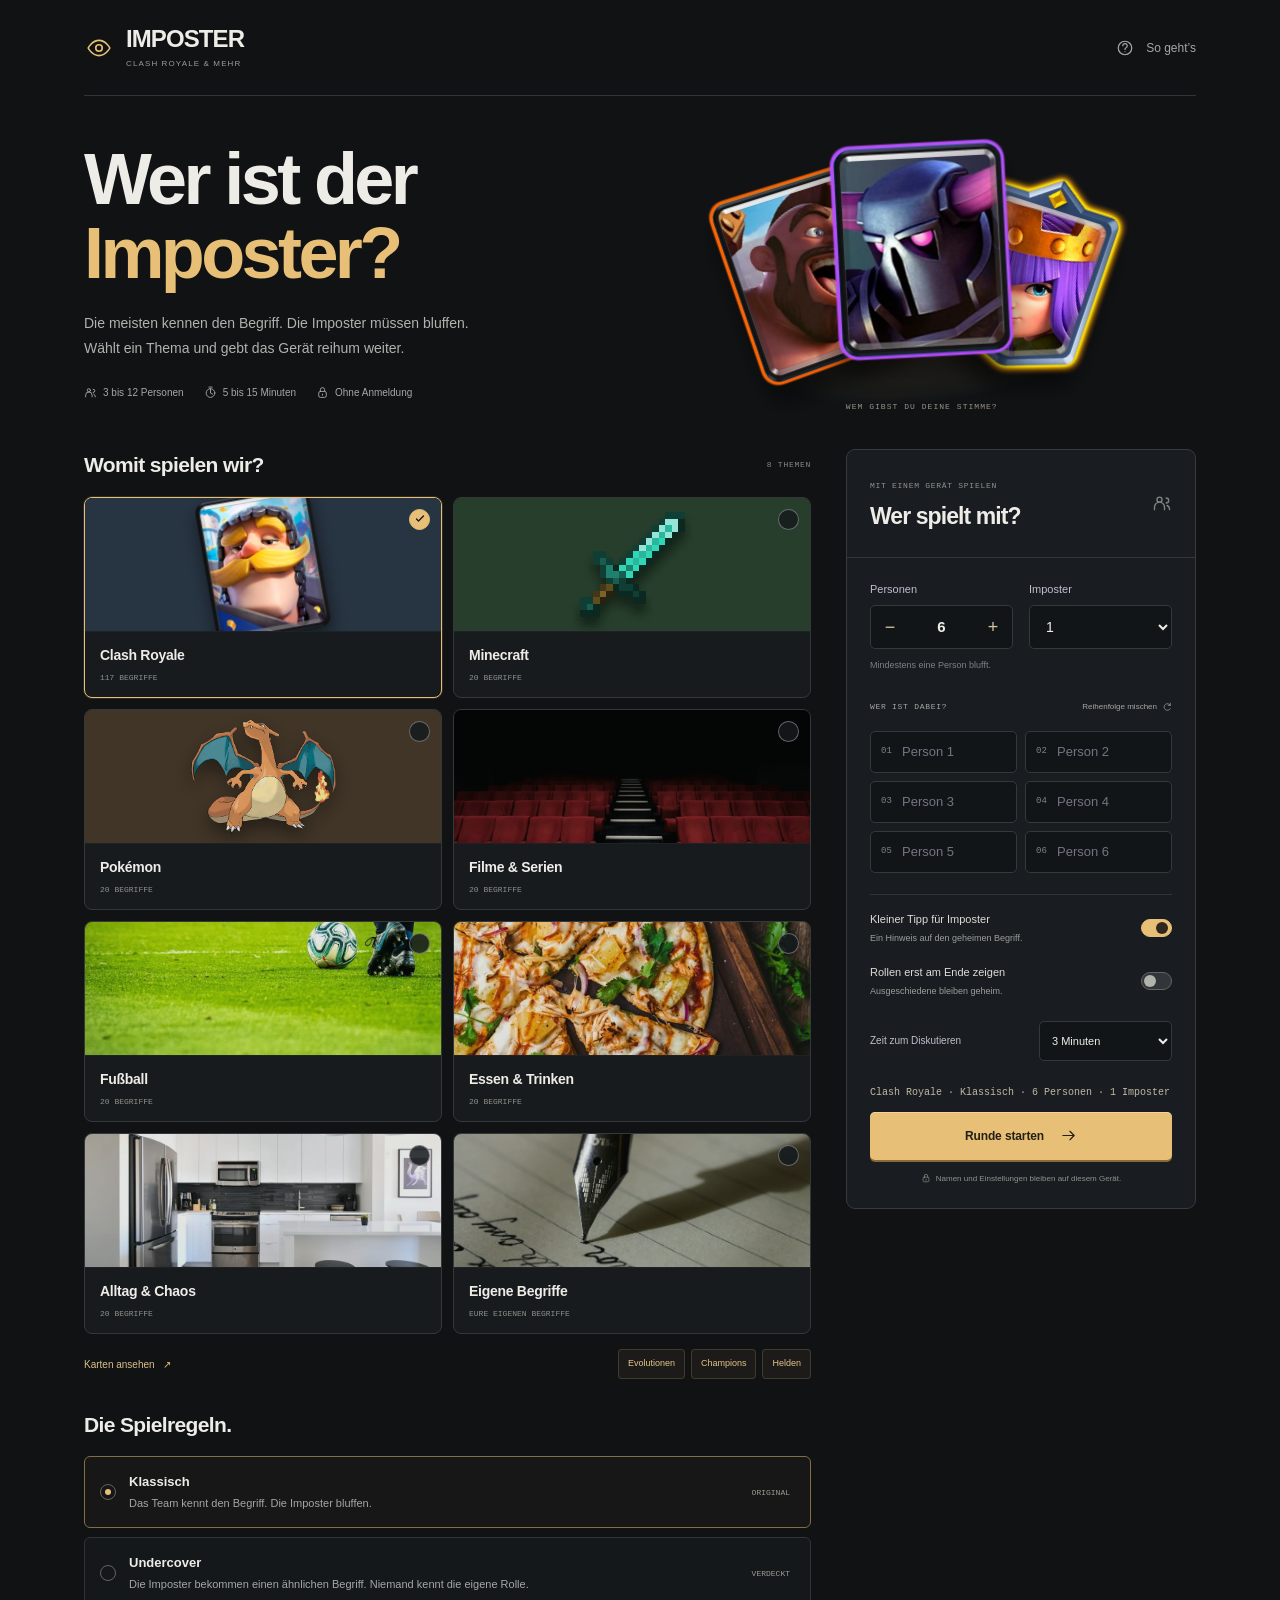
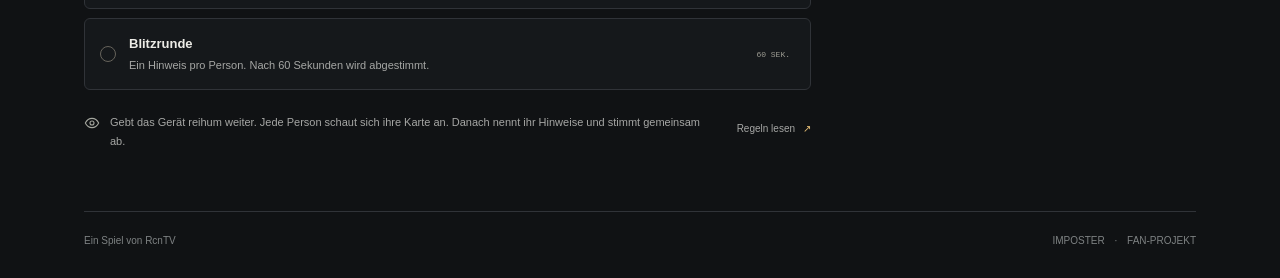
==== commit 5bfc6ad3: "Restore real card artwork and a physical 3D flip; simplify the game lobby" ====
--- a/index.html
+++ b/index.html
@@ -5,7 +5,7 @@
 <meta name="viewport" content="width=device-width, initial-scale=1, viewport-fit=cover, interactive-widget=resizes-content">
 <meta name="theme-color" content="#0b0c12">
 <meta name="description" content="Ein Begriff, geheime Rollen und jede Menge Verdacht. Spielt Imposter mit Clash Royale, Minecraft, Pokémon, Filmen oder eigenen Begriffen. Gemeinsam an einem Gerät.">
-<title>Imposter After Dark | Das Partyspiel für eure Runde</title>
+<title>Imposter | Karten auf den Tisch</title>
 <link rel="icon" href="assets/favicon.svg" type="image/svg+xml">
 <link rel="stylesheet" href="assets/styles.css">
 <script defer src="assets/data.js"></script>
@@ -41,8 +41,8 @@
 <div class="ambient" aria-hidden="true"></div>
 <div class="app-shell">
 <aside class="sidebar">
- <a class="logo" href="./" aria-label="Imposter After Dark Startseite"><span class="logo-mark"><svg><use href="#eye"/></svg></span><span>imposter<span class="logo-sub">AFTER DARK</span></span></a>
- <div class="side-label micro">DER SPIELRAUM</div>
+ <a class="logo" href="./" aria-label="Imposter After Dark Startseite"><span class="logo-mark"><svg><use href="#eye"/></svg></span><span>IMPOSTER<span class="logo-sub">CLASH ROYALE & MEHR</span></span></a>
+ <div class="side-label micro">IMPOSTER</div>
  <button class="side-item active" id="nav-play"><svg class="icon"><use href="#play"/></svg>Spielen<span class="side-dot"></span></button>
  <button class="side-item" data-help><svg class="icon"><use href="#help"/></svg>So geht’s</button>
  <div class="side-bottom"><div class="device-graphic" aria-hidden="true"><svg class="icon"><use href="#users"/></svg><span>+ + +</span></div><p>Ein Gerät.<br>Alle unter Verdacht.</p><span class="micro">3 BIS 12 PERSONEN · LOKAL</span><a href="https://github.com/TheSimonMC/clashroyale-imposter" class="source-link" target="_blank" rel="noopener noreferrer">Ein Projekt von RcnTV ↗</a></div>
@@ -52,21 +52,21 @@
 <main id="main" tabindex="-1">
 <section id="setup-view" class="view">
  <div class="hero">
-  <div class="hero-copy"><div class="eyebrow"><span></span> DAS PARTY SPIEL MIT POKERFACE</div><h1>JEDER WEISS ES.<br><em>EINER BLUFFT.</em></h1><p>Ein geheimer Begriff. Eure besten Ausreden.<br>Findet heraus, wer nur so tut, als wäre er im Bild.</p><div class="hero-meta"><span><svg class="icon"><use href="#users"/></svg>3 bis 12 Personen</span><span><svg class="icon"><use href="#clock"/></svg>5 bis 15 Minuten</span><span><svg class="icon"><use href="#lock"/></svg>Ohne Anmeldung</span></div></div>
-  <div class="hero-art" aria-hidden="true"><div class="orbital orbit-a"></div><div class="orbital orbit-b"></div><div class="hero-cross cross-a">+</div><div class="hero-cross cross-b">+</div><div class="dossier back-dossier"></div><div class="dossier middle-dossier"></div><div class="dossier main-dossier"><div class="dossier-head"><span>IDENTITÄT UNBEKANNT</span><svg class="icon"><use href="#lock"/></svg></div><svg class="hero-mask"><use href="#mask"/></svg><div class="dossier-foot"><span>VERTRAU NIEMANDEM.</span><b>?</b></div></div><span class="art-tag">VERDÄCHTIG GUTER SPIELEABEND</span></div>
+  <div class="hero-copy"><div class="eyebrow"><span></span> FÜR EURE NÄCHSTE RUNDE</div><h1>Wer ist der<br><em>Imposter?</em></h1><p>Die meisten kennen den Begriff. Die Imposter müssen bluffen.<br>Wählt ein Thema und gebt das Gerät reihum weiter.</p><div class="hero-meta"><span><svg class="icon"><use href="#users"/></svg>3 bis 12 Personen</span><span><svg class="icon"><use href="#clock"/></svg>5 bis 15 Minuten</span><span><svg class="icon"><use href="#lock"/></svg>Ohne Anmeldung</span></div></div>
+  <div class="hero-art" aria-hidden="true"><div class="table-ring"></div><img class="table-card table-left" src="assets/images/hog-rider.webp" alt=""><img class="table-card table-right" src="assets/images/archer-queen.webp" alt=""><img class="table-card table-center" src="assets/images/pekka.webp" alt=""><span class="table-note">WEM GIBST DU DEINE STIMME?</span></div>
  </div>
  <div class="setup-layout">
   <div class="selection-column">
-   <div class="section-title"><div><span class="step-number">01</span><h2>Wählt eure Welt.</h2></div><span class="micro muted">8 THEMENWELTEN</span></div>
+   <div class="section-title"><div><span class="step-number">01</span><h2>Womit spielen wir?</h2></div><span class="micro muted">8 THEMEN</span></div>
    <div id="themes" class="theme-grid" role="group" aria-label="Themenwelt wählen"></div>
-   <div id="clash-options" class="clash-options"><span class="micro muted">ZUSÄTZLICHE KARTEN</span><div class="filter-chips"><label><input id="evo" type="checkbox" checked><span>Evolutionen</span></label><label><input id="champions" type="checkbox" checked><span>Champions</span></label><label><input id="heroes" type="checkbox" checked><span>Helden</span></label></div></div>
+   <div id="clash-options" class="clash-options"><button type="button" id="view-deck" class="text-button">Karten ansehen <span>↗</span></button><div class="filter-chips"><label><input id="evo" type="checkbox" checked><span>Evolutionen</span></label><label><input id="champions" type="checkbox" checked><span>Champions</span></label><label><input id="heroes" type="checkbox" checked><span>Helden</span></label></div></div>
    <div id="custom-options" class="custom-options" hidden><label for="custom-words">Eure Begriffe</label><p>Ein Begriff pro Zeile. Für Undercover: <code>Pizza | Flammkuchen | Aus dem Ofen</code>. Mindestens 6 unterschiedliche Begriffe.</p><textarea id="custom-words" rows="7" maxlength="12000" placeholder="Pizza | Flammkuchen | Aus dem Ofen&#10;Kaffee | Espresso | Hilft am Morgen"></textarea><span id="custom-count" class="micro muted">0 BEGRIFFE</span></div>
-   <div class="section-title mode-title"><div><span class="step-number">02</span><h2>Wie gut könnt ihr bluffen?</h2></div></div>
+   <div class="section-title mode-title"><div><span class="step-number">02</span><h2>Die Spielregeln.</h2></div></div>
    <div class="mode-list" id="modes" role="group" aria-label="Spielmodus wählen"></div>
-   <div class="quick-guide"><svg class="icon"><use href="#eye"/></svg><p>Alle bekommen ihren Begriff verdeckt. Gebt reihum einen Hinweis und hört genau zu. Wer redet sich raus?</p><button class="text-button" data-help>Regeln lesen <span>↗</span></button></div>
+   <div class="quick-guide"><svg class="icon"><use href="#eye"/></svg><p>Gebt das Gerät reihum weiter. Jede Person schaut sich ihre Karte an. Danach nennt ihr Hinweise und stimmt gemeinsam ab.</p><button class="text-button" data-help>Regeln lesen <span>↗</span></button></div>
   </div>
   <section class="config-panel" aria-labelledby="party-title">
-   <div class="config-head"><span class="step-number">03</span><div><span class="micro muted">ALLE AN BORD?</span><h2 id="party-title" tabindex="-1">Eure Runde.</h2></div><svg class="icon"><use href="#users"/></svg></div>
+   <div class="config-head"><span class="step-number">03</span><div><span class="micro muted">MIT EINEM GERÄT SPIELEN</span><h2 id="party-title" tabindex="-1">Wer spielt mit?</h2></div><svg class="icon"><use href="#users"/></svg></div>
    <div class="config-body">
     <div class="number-settings"><div><label for="player-count">Personen</label><div class="stepper"><button type="button" id="players-minus" aria-label="Eine Person weniger">−</button><output id="player-count" aria-live="polite">6</output><button type="button" id="players-plus" aria-label="Eine Person mehr">+</button></div></div><div><label for="imposter-count">Imposter</label><select id="imposter-count" aria-describedby="imposter-note"></select></div></div>
     <p id="imposter-note" class="field-note">Mindestens eine Person blufft.</p>
@@ -86,7 +86,7 @@
 <section id="reveal-view" class="view game-view" hidden aria-labelledby="turn-title">
  <div class="game-toolbar"><button class="text-button exit-game"><svg class="icon"><use href="#back"/></svg>Zur Lobby</button><span class="phase-pill">01 / ROLLEN VERTEILEN</span><span id="reveal-progress" class="micro muted"></span></div>
  <div class="game-centered"><span class="eyebrow">DAS GERÄT GEHÖRT JETZT</span><h1 id="turn-title" class="player-heading" tabindex="-1"></h1><p class="game-subtitle" id="turn-instruction">Nur du schaust hin. Die anderen drehen sich kurz weg.</p>
- <button id="secret-card" class="secret-card" aria-label="Gedrückt halten, um deine Rolle anzusehen. Mit Leertaste oder Enter ebenfalls gedrückt halten." aria-describedby="hold-instruction"><span id="secret-cover" class="secret-cover"><span class="secret-micro micro">NUR FÜR DEINE AUGEN</span><svg class="secret-mask"><use href="#mask"/></svg><span class="secret-cover-label">Dein Geheimnis.</span><span class="secret-cover-sub">Gedrückt halten zum Aufdecken</span><span class="secret-lock"><svg class="icon"><use href="#lock"/></svg></span></span><span id="secret-content" class="secret-content" hidden></span></button>
+ <div class="card-perspective"><button id="secret-card" class="secret-card" aria-label="Gedrückt halten, um deine Rolle anzusehen. Mit Leertaste oder Enter ebenfalls gedrückt halten." aria-describedby="hold-instruction"><span id="secret-cover" class="secret-cover"><span class="secret-micro micro">IMPOSTER</span><img class="card-back-image" src="assets/images/card-back.webp" alt=""><span class="secret-cover-label">Nur für dich.</span><span class="secret-cover-sub">Gedrückt halten zum Aufdecken</span><span class="secret-lock"><svg class="icon"><use href="#lock"/></svg></span></span><span id="secret-content" class="secret-content" hidden></span></button></div>
  <p class="hold-instruction" id="hold-instruction">Loslassen verdeckt die Karte sofort.</p><button class="text-button accessible-reveal" id="accessible-reveal">Karte per Klick anzeigen</button>
  <button id="next-player" class="button primary next-player" disabled>Gesehen. Weitergeben.<svg class="icon"><use href="#arrow"/></svg></button><div class="handoff-dots" id="handoff-dots" aria-hidden="true"></div>
  </div>
@@ -96,7 +96,7 @@
 <section id="ejected-view" class="view game-view" hidden aria-labelledby="ejected-title"><div class="game-centered result-centered"><span class="result-emblem" aria-hidden="true"><svg><use href="#eye"/></svg></span><span class="eyebrow">DIE ENTSCHEIDUNG STEHT</span><h1 class="stage-heading player-heading" id="ejected-title" tabindex="-1"></h1><p class="game-subtitle" id="ejected-message"></p><p class="game-note" id="ejected-remaining"></p><button id="continue-round" class="button primary">Weiterdiskutieren<svg class="icon"><use href="#arrow"/></svg></button></div></section>
 <section id="result-view" class="view game-view" hidden aria-labelledby="result-title"><div class="game-centered result-centered"><span class="result-emblem" id="result-emblem" aria-hidden="true"><svg><use href="#shield"/></svg></span><span class="eyebrow">RUNDE AUFGELÖST</span><h1 class="stage-heading" id="result-title" tabindex="-1"></h1><p class="game-subtitle" id="result-subtitle"></p><div class="word-recap"><span class="micro muted">DER GESUCHTE BEGRIFF</span><strong id="result-word"></strong><span id="alternate-recap" class="muted"></span></div><div id="result-roster" class="result-roster"></div><button id="play-again" class="button primary full">Revanche. Gleiche Runde.<svg class="icon"><use href="#refresh"/></svg></button><button class="text-button" id="new-setup">Thema oder Gruppe ändern <span>↗</span></button></div></section>
 </main>
-<footer class="footer"><span class="micro">GUTE FREUNDE. SCHLECHTE AUSREDEN.</span><span class="micro muted">IMPOSTER / AFTER DARK <span class="footer-separator">·</span> FAN-PROJEKT</span></footer>
+<footer class="footer"><span class="micro">Ein Spiel von RcnTV</span><span class="micro muted">IMPOSTER <span class="footer-separator">·</span> FAN-PROJEKT</span></footer>
 </div></div>
 <dialog id="dialog" aria-labelledby="dialog-title"><div class="dialog-head"><span class="eyebrow" id="dialog-eyebrow">IMPOSTER AFTER DARK</span><button id="dialog-close" class="icon-button" aria-label="Schließen"><svg class="icon"><use href="#x"/></svg></button></div><h2 id="dialog-title"></h2><div id="dialog-body"></div><div id="dialog-actions" class="dialog-actions"></div></dialog>
 <noscript><div class="noscript">Zum Spielen muss JavaScript eingeschaltet sein. Es werden keine Daten an einen Spielserver gesendet.</div></noscript>
--- a/assets/styles.css
+++ b/assets/styles.css
@@ -7,15 +7,15 @@
  html{scroll-padding-top:28px}body{background:var(--bg);color:var(--text);font-family:Inter,"Segoe UI",Arial,sans-serif;font-size:14px;-webkit-font-smoothing:antialiased;min-height:100dvh;line-height:1.5}button{font-size:inherit}.icon{width:20px;height:20px;flex-shrink:0;fill:none;stroke:currentColor;stroke-width:1.65;stroke-linecap:round;stroke-linejoin:round}.sprite{position:absolute;width:0;height:0;overflow:hidden}.micro{font:10px/1.4 "SFMono-Regular",Consolas,monospace;letter-spacing:.09em}.muted{color:var(--muted)}.eyebrow{font-size:10px;font-weight:600;letter-spacing:.14em;color:var(--accent);display:flex;align-items:center;gap:8px}.eyebrow>span{width:5px;height:5px;background:var(--accent);border-radius:50%}h2{font-size:19px;font-weight:600;letter-spacing:-.04em}h1{font-size:clamp(40px,4.8vw,70px);line-height:1.01;letter-spacing:-.065em;font-weight:850}h1 em{color:var(--accent);font-style:normal}p{color:var(--muted)}input,select,textarea{width:100%;color:var(--text);background:#0d0e15;border:1px solid var(--line);border-radius:8px;min-height:44px;padding:10px 12px;font-size:16px;transition:border-color 160ms}input::placeholder,textarea::placeholder{color:#747384}select{cursor:pointer}label{font-size:12px;color:#c1bece}textarea{resize:vertical;line-height:1.7}.skip{position:fixed;top:-80px;left:20px;z-index:100;background:var(--accent);color:#16101f;padding:12px 20px;border-radius:5px}.skip:focus{top:12px}.ambient{pointer-events:none;position:fixed;inset:0;background:radial-gradient(ellipse at 70% 0%,#34234a1c,transparent 60%);z-index:-1}
 }
 @layer layout {
- .app-shell{max-width:1640px;margin:auto;display:grid;grid-template-columns:220px minmax(0,1fr);min-height:100dvh}.sidebar{position:sticky;top:0;align-self:start;height:100dvh;border-right:1px solid var(--line);padding:42px 23px;display:flex;flex-direction:column;background:#0b0c12e8}.logo{display:flex;gap:10px;align-items:center;font-size:25px;font-weight:750;line-height:1.1;letter-spacing:-1px}.logo-mark{width:38px;height:38px;border-radius:12px;display:grid;place-items:center;color:var(--accent);background:#a480f014;border:1px solid #b498f524;flex-shrink:0}.logo-mark svg{width:26px;height:26px;fill:none;stroke:currentColor;stroke-width:1.5}.logo-sub{display:block;font-size:8px;letter-spacing:.3em;font-weight:500;color:var(--muted);margin-top:6px}.side-label{color:var(--faint);margin-top:65px;margin-bottom:13px;font-size:9px}.side-item{display:flex;align-items:center;width:100%;gap:12px;padding:14px 15px;font-size:12px;border-radius:8px;text-align:left;color:var(--muted);margin-bottom:7px}.side-item.active{background:#a384ef16;color:var(--accent);border:1px solid #aa8ee61d}.side-item .icon{width:18px;height:18px}.side-dot{width:5px;height:5px;border-radius:50%;background:var(--accent);margin-left:auto}.side-bottom{margin-top:auto;padding:20px 8px 0}.side-bottom p{font-size:17px;line-height:1.4;color:#ccc7d9;font-weight:500;letter-spacing:-.03em;margin:15px 0 12px}.side-bottom .micro{font-size:8px;color:var(--faint)}.device-graphic{display:flex;align-items:center;gap:13px;color:var(--faint)}.device-graphic .icon{width:24px;height:24px;color:var(--accent)}.device-graphic span{letter-spacing:9px;font-size:12px}.source-link{display:block;font-size:9px;color:var(--faint);margin-top:30px}.workspace{min-width:0;padding:0 46px}.topbar{height:104px;display:flex;align-items:center;gap:23px;border-bottom:1px solid var(--line)}.breadcrumb{color:var(--faint);font-size:9px;white-space:nowrap}.breadcrumb span{color:#484455;margin:0 12px}.breadcrumb strong{color:#c4c0cf;font-weight:400}.local-badge{margin-left:auto;font-size:10px;color:#b2adbf;display:flex;align-items:center;gap:7px}.local-badge i{width:5px;height:5px;background:var(--green);border-radius:50%}.how-link{display:none;font-size:11px;color:var(--muted);gap:7px;align-items:center;min-height:44px}.how-link .icon{width:15px;height:15px}.hero{position:relative;display:grid;grid-template-columns:1.3fr 1fr;min-height:355px;gap:15px;align-items:center;padding:40px 0 42px}.hero h1{margin:19px 0 20px}.hero-copy>p{font-size:13px;line-height:1.8}.hero-meta{display:flex;gap:22px;margin-top:23px}.hero-meta span{display:flex;gap:6px;align-items:center;font-size:9px;color:var(--muted)}.hero-meta .icon{width:13px;height:13px;color:#b7aec8}.hero-art{height:265px;position:relative;isolation:isolate}.hero-art::before{content:"";position:absolute;inset:-40px -5px;background:radial-gradient(ellipse,#8053d335,transparent 70%);z-index:-1}.orbital{border:1px solid #5d47772e;border-radius:50%;position:absolute;left:50%;top:50%;width:310px;height:245px;transform:translate(-50%,-50%) rotate(-27deg)}.orbit-b{width:360px;height:160px;transform:translate(-50%,-50%) rotate(-27deg)}.hero-cross{position:absolute;color:#75618f;font:20px monospace}.cross-a{top:33px;left:25px}.cross-b{bottom:30px;right:11px}.dossier{width:169px;height:218px;border-radius:15px;position:absolute;left:50%;top:50%;background:linear-gradient(155deg,#282333,#15131d);border:1px solid #73608359;box-shadow:0 16px 35px #0006}.back-dossier{transform:translate(-22%,-53%) rotate(19deg);background:linear-gradient(135deg,#312744,#14141d)}.middle-dossier{transform:translate(-80%,-51%) rotate(-20deg);background:repeating-linear-gradient(45deg,#211b2c,#211b2c 9px,#282033 10px,#282033 11px)}.main-dossier{transform:translate(-50%,-50%) rotate(-3deg);padding:16px;display:flex;flex-direction:column;align-items:center;background:linear-gradient(140deg,#383043,#1c1927 56%,#17151f);box-shadow:0 22px 40px #0007,inset 0 1px #c3a1ef25}.dossier-head{display:flex;align-items:center;justify-content:space-between;width:100%;color:#bcabc9;font:5px monospace;letter-spacing:1px}.dossier-head .icon{width:9px;height:9px}.hero-mask{width:130px;height:105px;margin-top:22px;fill:#a285ce20;stroke:#c5a7f9;stroke-width:1.5;filter:drop-shadow(0 4px 12px #a67be527)}.dossier-foot{width:100%;border-top:1px solid #74617f44;margin-top:auto;padding-top:12px;display:flex;justify-content:space-between;color:#bcabc9;align-items:center;font:6px monospace;letter-spacing:.05em}.dossier-foot b{color:var(--accent);font-size:15px}.art-tag{position:absolute;bottom:-1px;left:50%;transform:translateX(-50%) rotate(-3deg);white-space:nowrap;background:#292030;color:#b3a0c8;border:1px solid #8c67ae38;padding:6px 9px;font:6px monospace;letter-spacing:.12em;border-radius:4px}.setup-layout{display:grid;grid-template-columns:minmax(0,1fr) 340px;gap:30px;padding-bottom:60px;align-items:start}.selection-column{min-width:0}.section-title{display:flex;justify-content:space-between;gap:12px;align-items:center;margin-bottom:19px}.section-title>div{display:flex;gap:10px;align-items:center}.section-title>.micro{font-size:8px}.step-number{font:9px monospace;color:var(--accent);width:23px;height:23px;border:1px solid #af8bef3b;background:#af8bef0b;border-radius:6px;display:grid;place-items:center;flex-shrink:0}.theme-grid{display:grid;grid-template-columns:repeat(2,minmax(0,1fr));gap:11px}.theme-card{min-width:0;padding:0;text-align:left;background:var(--panel-deep);border:1px solid var(--line);border-radius:12px;overflow:hidden;position:relative;transition:border-color 150ms,transform 160ms var(--out)}.theme-card[aria-pressed="true"]{border-color:var(--accent);box-shadow:0 0 0 1px #a98ae21a,inset 0 0 28px #a88ddc08}.theme-card .selection-check{position:absolute;right:11px;top:11px;width:19px;height:19px;border:1px solid #92909944;background:#0b0b14aa;border-radius:50%;z-index:1;display:grid;place-items:center;color:#171123}.selection-check .icon{width:12px;height:12px;opacity:0;stroke-width:2.5}.theme-card[aria-pressed="true"] .selection-check{background:var(--accent);border-color:var(--accent)}.theme-card[aria-pressed="true"] .selection-check .icon{opacity:1}.theme-art{height:100px;display:flex;align-items:center;justify-content:center;position:relative;isolation:isolate;overflow:hidden;background:radial-gradient(ellipse at 50% 120%,color-mix(in srgb,var(--theme) 20%,transparent),transparent 80%)}.theme-art::before{content:"";position:absolute;inset:0;background-image:linear-gradient(#ffffff04 1px,transparent 1px),linear-gradient(90deg,#ffffff04 1px,transparent 1px);background-size:20px 20px;mask-image:radial-gradient(ellipse,black,transparent 80%)}.theme-art::after{content:"";position:absolute;width:75px;height:75px;border:1px solid color-mix(in srgb,var(--theme) 20%,transparent);transform:rotate(45deg);border-radius:15px;z-index:-1}.theme-art>svg{width:54px;height:54px;fill:color-mix(in srgb,var(--theme) 9%,transparent);stroke:var(--theme);stroke-width:1.4;stroke-linecap:round;stroke-linejoin:round;filter:drop-shadow(0 7px 10px #0007);transform:rotate(-7deg);transition:transform 200ms var(--out)}.theme-art .art-index{position:absolute;left:12px;top:12px;color:var(--theme);opacity:.45;font:8px monospace}.theme-copy{padding:13px 13px 14px;border-top:1px solid #ffffff05;display:flex;flex-direction:column;gap:4px}.theme-copy strong{font-size:12px;font-weight:600;overflow-wrap:anywhere;letter-spacing:-.02em}.theme-copy small{font-size:9px;color:var(--muted);line-height:1.4}.theme-copy .theme-count{font-size:8px;font-family:monospace;color:var(--theme);margin-top:4px;opacity:.9}.clash-options{padding:17px 0 0;display:flex;align-items:center;gap:12px;flex-wrap:wrap}.clash-options>.micro{font-size:8px}.filter-chips{display:flex;gap:6px;flex-wrap:wrap}.filter-chips label{position:relative;font-size:9px;cursor:pointer;min-height:35px;display:flex;align-items:center}.filter-chips input{position:absolute;opacity:0;width:1px;height:1px;min-height:0}.filter-chips span{border:1px solid var(--line);border-radius:5px;padding:7px 9px;color:var(--muted);display:block}.filter-chips input:checked+span{color:#c4b1f0;background:#9e7ce315;border-color:#9678cb55}.filter-chips input:focus-visible+span{outline:2px solid var(--accent);outline-offset:3px}.custom-options{margin-top:17px;padding:18px;background:var(--panel);border:1px solid var(--line);border-radius:10px}.custom-options label{font-weight:600;color:var(--text)}.custom-options p{font-size:11px;margin:8px 0 12px;line-height:1.7}.custom-options code{color:#cbb9ec;font-size:10px;overflow-wrap:anywhere}.custom-options textarea{margin-bottom:7px}.mode-title{margin-top:32px}.mode-list{display:flex;flex-direction:column;gap:9px}.mode-option{display:flex;align-items:center;gap:13px;border:1px solid var(--line);padding:14px;background:var(--panel-deep);border-radius:9px;text-align:left;transition:border-color 150ms}.mode-radio{width:16px;height:16px;border-radius:50%;border:1px solid #565166;flex-shrink:0;display:grid;place-items:center}.mode-radio::after{content:"";width:6px;height:6px;border-radius:50%;background:var(--accent);opacity:0}.mode-option[aria-pressed="true"]{background:#a186e80d;border-color:#8f73bf66}.mode-option[aria-pressed="true"] .mode-radio{border-color:var(--accent)}.mode-option[aria-pressed="true"] .mode-radio::after{opacity:1}.mode-option strong{display:block;font-size:12px;font-weight:600}.mode-option small{display:block;font-size:10px;color:var(--muted);line-height:1.6;margin-top:3px}.mode-badge{margin-left:auto;font:8px monospace;padding:3px 5px;border:1px solid var(--line);border-radius:4px;flex-shrink:0;color:var(--muted)}.quick-guide{display:flex;gap:10px;align-items:start;margin-top:23px;flex-wrap:wrap}.quick-guide>.icon{color:var(--accent);width:16px;height:16px;margin-top:2px}.quick-guide p{flex:1;min-width:160px;font-size:10px;line-height:1.8}.quick-guide .text-button{margin-left:26px;font-size:10px;min-height:30px}.text-button{display:inline-flex;align-items:center;gap:8px;color:var(--muted);font-size:11px;min-height:38px;padding:0}.text-button .icon{width:14px;height:14px}.text-button>span:last-child{color:var(--accent)}
+ .app-shell{max-width:1640px;margin:auto;display:grid;grid-template-columns:220px minmax(0,1fr);min-height:100dvh}.sidebar{position:sticky;top:0;align-self:start;height:100dvh;border-right:1px solid var(--line);padding:42px 23px;display:flex;flex-direction:column;background:#0b0c12e8}.logo{display:flex;gap:10px;align-items:center;font-size:25px;font-weight:750;line-height:1.1;letter-spacing:-1px}.logo-mark{width:38px;height:38px;border-radius:12px;display:grid;place-items:center;color:var(--accent);background:#a480f014;border:1px solid #b498f524;flex-shrink:0}.logo-mark svg{width:26px;height:26px;fill:none;stroke:currentColor;stroke-width:1.5}.logo-sub{display:block;font-size:8px;letter-spacing:.3em;font-weight:500;color:var(--muted);margin-top:6px}.side-label{color:var(--faint);margin-top:65px;margin-bottom:13px;font-size:9px}.side-item{display:flex;align-items:center;width:100%;gap:12px;padding:14px 15px;font-size:12px;border-radius:8px;text-align:left;color:var(--muted);margin-bottom:7px}.side-item.active{background:#a384ef16;color:var(--accent);border:1px solid #aa8ee61d}.side-item .icon{width:18px;height:18px}.side-dot{width:5px;height:5px;border-radius:50%;background:var(--accent);margin-left:auto}.side-bottom{margin-top:auto;padding:20px 8px 0}.side-bottom p{font-size:17px;line-height:1.4;color:#ccc7d9;font-weight:500;letter-spacing:-.03em;margin:15px 0 12px}.side-bottom .micro{font-size:8px;color:var(--faint)}.device-graphic{display:flex;align-items:center;gap:13px;color:var(--faint)}.device-graphic .icon{width:24px;height:24px;color:var(--accent)}.device-graphic span{letter-spacing:9px;font-size:12px}.source-link{display:block;font-size:9px;color:var(--faint);margin-top:30px}.workspace{min-width:0;padding:0 46px}.topbar{height:104px;display:flex;align-items:center;gap:23px;border-bottom:1px solid var(--line)}.breadcrumb{color:var(--faint);font-size:9px;white-space:nowrap}.breadcrumb span{color:#484455;margin:0 12px}.breadcrumb strong{color:#c4c0cf;font-weight:400}.local-badge{margin-left:auto;font-size:10px;color:#b2adbf;display:flex;align-items:center;gap:7px}.local-badge i{width:5px;height:5px;background:var(--green);border-radius:50%}.how-link{display:none;font-size:11px;color:var(--muted);gap:7px;align-items:center;min-height:44px}.how-link .icon{width:15px;height:15px}.hero{position:relative;overflow:clip;display:grid;grid-template-columns:1.3fr 1fr;min-height:355px;gap:15px;align-items:center;padding:40px 0 42px}.hero h1{margin:19px 0 20px}.hero-copy{min-width:0}.hero-copy>p{font-size:13px;line-height:1.8}.hero-meta{display:flex;gap:22px;margin-top:23px}.hero-meta span{display:flex;gap:6px;align-items:center;font-size:9px;color:var(--muted)}.hero-meta .icon{width:13px;height:13px;color:#b7aec8}.hero-art{height:265px;position:relative;isolation:isolate}.hero-art::before{content:"";position:absolute;inset:-40px -5px;background:radial-gradient(ellipse,#8053d335,transparent 70%);z-index:-1}.orbital{border:1px solid #5d47772e;border-radius:50%;position:absolute;left:50%;top:50%;width:310px;height:245px;transform:translate(-50%,-50%) rotate(-27deg)}.orbit-b{width:360px;height:160px;transform:translate(-50%,-50%) rotate(-27deg)}.hero-cross{position:absolute;color:#75618f;font:20px monospace}.cross-a{top:33px;left:25px}.cross-b{bottom:30px;right:11px}.dossier{width:169px;height:218px;border-radius:15px;position:absolute;left:50%;top:50%;background:linear-gradient(155deg,#282333,#15131d);border:1px solid #73608359;box-shadow:0 16px 35px #0006}.back-dossier{transform:translate(-22%,-53%) rotate(19deg);background:linear-gradient(135deg,#312744,#14141d)}.middle-dossier{transform:translate(-80%,-51%) rotate(-20deg);background:repeating-linear-gradient(45deg,#211b2c,#211b2c 9px,#282033 10px,#282033 11px)}.main-dossier{transform:translate(-50%,-50%) rotate(-3deg);padding:16px;display:flex;flex-direction:column;align-items:center;background:linear-gradient(140deg,#383043,#1c1927 56%,#17151f);box-shadow:0 22px 40px #0007,inset 0 1px #c3a1ef25}.dossier-head{display:flex;align-items:center;justify-content:space-between;width:100%;color:#bcabc9;font:5px monospace;letter-spacing:1px}.dossier-head .icon{width:9px;height:9px}.hero-mask{width:130px;height:105px;margin-top:22px;fill:#a285ce20;stroke:#c5a7f9;stroke-width:1.5;filter:drop-shadow(0 4px 12px #a67be527)}.dossier-foot{width:100%;border-top:1px solid #74617f44;margin-top:auto;padding-top:12px;display:flex;justify-content:space-between;color:#bcabc9;align-items:center;font:6px monospace;letter-spacing:.05em}.dossier-foot b{color:var(--accent);font-size:15px}.art-tag{position:absolute;bottom:-1px;left:50%;transform:translateX(-50%) rotate(-3deg);white-space:nowrap;background:#292030;color:#b3a0c8;border:1px solid #8c67ae38;padding:6px 9px;font:6px monospace;letter-spacing:.12em;border-radius:4px}.setup-layout{display:grid;grid-template-columns:minmax(0,1fr) 340px;gap:30px;padding-bottom:60px;align-items:start}.selection-column{min-width:0}.section-title{display:flex;justify-content:space-between;gap:12px;align-items:center;margin-bottom:19px}.section-title>div{display:flex;gap:10px;align-items:center}.section-title>.micro{font-size:8px}.step-number{font:9px monospace;color:var(--accent);width:23px;height:23px;border:1px solid #af8bef3b;background:#af8bef0b;border-radius:6px;display:grid;place-items:center;flex-shrink:0}.theme-grid{display:grid;grid-template-columns:repeat(2,minmax(0,1fr));gap:11px}.theme-card{min-width:0;padding:0;text-align:left;background:var(--panel-deep);border:1px solid var(--line);border-radius:12px;overflow:hidden;position:relative;transition:border-color 150ms,transform 160ms var(--out)}.theme-card[aria-pressed="true"]{border-color:var(--accent);box-shadow:0 0 0 1px #a98ae21a,inset 0 0 28px #a88ddc08}.theme-card .selection-check{position:absolute;right:11px;top:11px;width:19px;height:19px;border:1px solid #92909944;background:#0b0b14aa;border-radius:50%;z-index:1;display:grid;place-items:center;color:#171123}.selection-check .icon{width:12px;height:12px;opacity:0;stroke-width:2.5}.theme-card[aria-pressed="true"] .selection-check{background:var(--accent);border-color:var(--accent)}.theme-card[aria-pressed="true"] .selection-check .icon{opacity:1}.theme-art{height:100px;display:flex;align-items:center;justify-content:center;position:relative;isolation:isolate;overflow:hidden;background:radial-gradient(ellipse at 50% 120%,color-mix(in srgb,var(--theme) 20%,transparent),transparent 80%)}.theme-art::before{content:"";position:absolute;inset:0;background-image:linear-gradient(#ffffff04 1px,transparent 1px),linear-gradient(90deg,#ffffff04 1px,transparent 1px);background-size:20px 20px;mask-image:radial-gradient(ellipse,black,transparent 80%)}.theme-art::after{content:"";position:absolute;width:75px;height:75px;border:1px solid color-mix(in srgb,var(--theme) 20%,transparent);transform:rotate(45deg);border-radius:15px;z-index:-1}.theme-art>svg{width:54px;height:54px;fill:color-mix(in srgb,var(--theme) 9%,transparent);stroke:var(--theme);stroke-width:1.4;stroke-linecap:round;stroke-linejoin:round;filter:drop-shadow(0 7px 10px #0007);transform:rotate(-7deg);transition:transform 200ms var(--out)}.theme-art .art-index{position:absolute;left:12px;top:12px;color:var(--theme);opacity:.45;font:8px monospace}.theme-copy{padding:13px 13px 14px;border-top:1px solid #ffffff05;display:flex;flex-direction:column;gap:4px}.theme-copy strong{font-size:12px;font-weight:600;overflow-wrap:anywhere;letter-spacing:-.02em}.theme-copy small{font-size:9px;color:var(--muted);line-height:1.4}.theme-copy .theme-count{font-size:8px;font-family:monospace;color:var(--theme);margin-top:4px;opacity:.9}.clash-options{padding:17px 0 0;display:flex;align-items:center;gap:12px;flex-wrap:wrap}.clash-options>.micro{font-size:8px}.filter-chips{display:flex;gap:6px;flex-wrap:wrap}.filter-chips label{position:relative;font-size:9px;cursor:pointer;min-height:35px;display:flex;align-items:center}.filter-chips input{position:absolute;opacity:0;width:1px;height:1px;min-height:0}.filter-chips span{border:1px solid var(--line);border-radius:5px;padding:7px 9px;color:var(--muted);display:block}.filter-chips input:checked+span{color:#c4b1f0;background:#9e7ce315;border-color:#9678cb55}.filter-chips input:focus-visible+span{outline:2px solid var(--accent);outline-offset:3px}.custom-options{margin-top:17px;padding:18px;background:var(--panel);border:1px solid var(--line);border-radius:10px}.custom-options label{font-weight:600;color:var(--text)}.custom-options p{font-size:11px;margin:8px 0 12px;line-height:1.7}.custom-options code{color:#cbb9ec;font-size:10px;overflow-wrap:anywhere}.custom-options textarea{margin-bottom:7px}.mode-title{margin-top:32px}.mode-list{display:flex;flex-direction:column;gap:9px}.mode-option{display:flex;align-items:center;gap:13px;border:1px solid var(--line);padding:14px;background:var(--panel-deep);border-radius:9px;text-align:left;transition:border-color 150ms}.mode-radio{width:16px;height:16px;border-radius:50%;border:1px solid #565166;flex-shrink:0;display:grid;place-items:center}.mode-radio::after{content:"";width:6px;height:6px;border-radius:50%;background:var(--accent);opacity:0}.mode-option[aria-pressed="true"]{background:#a186e80d;border-color:#8f73bf66}.mode-option[aria-pressed="true"] .mode-radio{border-color:var(--accent)}.mode-option[aria-pressed="true"] .mode-radio::after{opacity:1}.mode-option strong{display:block;font-size:12px;font-weight:600}.mode-option small{display:block;font-size:10px;color:var(--muted);line-height:1.6;margin-top:3px}.mode-badge{margin-left:auto;font:8px monospace;padding:3px 5px;border:1px solid var(--line);border-radius:4px;flex-shrink:0;color:var(--muted)}.quick-guide{display:flex;gap:10px;align-items:start;margin-top:23px;flex-wrap:wrap}.quick-guide>.icon{color:var(--accent);width:16px;height:16px;margin-top:2px}.quick-guide p{flex:1;min-width:160px;font-size:10px;line-height:1.8}.quick-guide .text-button{margin-left:26px;font-size:10px;min-height:30px}.text-button{display:inline-flex;align-items:center;gap:8px;color:var(--muted);font-size:11px;min-height:38px;padding:0}.text-button .icon{width:14px;height:14px}.text-button>span:last-child{color:var(--accent)}
  .config-panel{border:1px solid #35303f;background:linear-gradient(145deg,#1a1722,var(--panel) 38%);border-radius:14px;position:sticky;top:24px;overflow:hidden}.config-head{display:flex;gap:12px;align-items:center;padding:23px 23px 20px;border-bottom:1px solid var(--line)}.config-head h2{font-size:22px;margin-top:3px}.config-head .micro{font-size:8px}.config-head>.icon{margin-left:auto;color:var(--faint)}.config-body{padding:22px}.number-settings{display:grid;grid-template-columns:1fr 1fr;gap:16px}.number-settings label,.timer-setting label{display:block;margin-bottom:8px;font-size:11px}.stepper{display:flex;align-items:center;justify-content:space-between;background:#0d0e15;border:1px solid var(--line);border-radius:8px;height:44px}.stepper button{width:38px;height:42px;color:#c0b2da;font-size:18px}.stepper output{font-size:15px;font-weight:600;font-variant-numeric:tabular-nums}.number-settings select{font-size:14px}.field-note{font-size:9px;margin-top:10px;color:var(--faint)}.names-label{display:flex;align-items:center;justify-content:space-between;margin:20px 0 10px;gap:6px}.names-label .micro{font-size:8px}.names-label .text-button{font-size:8px;min-height:28px;gap:5px}.names-label .icon{width:10px;height:10px}.names-grid{display:grid;grid-template-columns:1fr 1fr;gap:8px}.name-field{position:relative;min-width:0}.name-field label{position:absolute;width:1px;height:1px;overflow:hidden;clip-path:inset(50%)}.name-field .name-number{position:absolute;left:11px;top:15px;color:var(--faint);font:9px monospace;pointer-events:none}.name-field input{padding-left:31px;font-size:12px;height:42px;min-height:42px;text-overflow:ellipsis}.config-divider{height:1px;background:var(--line);margin:21px 0 15px}.switch-row{display:flex;align-items:center;gap:8px;position:relative;cursor:pointer;margin:0 0 16px;min-height:37px}.switch-row>span:first-child{flex:1;min-width:0}.switch-row strong{font-weight:500;font-size:10px;display:block;color:#d1cbdc}.switch-row small{display:block;font-size:9px;color:var(--muted);margin-top:3px;line-height:1.6}.switch-row input{position:absolute;opacity:0;width:1px;height:1px;min-height:0;right:0}.toggle{display:block;width:31px;height:18px;border:1px solid #48414f;border-radius:99px;background:#26212e;padding:2px;flex-shrink:0;transition:background-color 160ms}.toggle::after{content:"";display:block;width:12px;height:12px;background:#90869d;border-radius:50%;transform:translateX(0);transition:transform 160ms var(--out),background-color 160ms}.switch-row input:checked+.toggle{background:#b4a0fa;border-color:#b4a0fa}.switch-row input:checked+.toggle::after{transform:translateX(12px);background:#1c1526}.switch-row input:focus-visible+.toggle{outline:2px solid var(--accent);outline-offset:5px}.timer-setting{display:flex;align-items:center;gap:10px;margin-top:21px}.timer-setting label{font-size:10px;flex:1;margin:0}.timer-setting select{width:133px;font-size:11px;min-height:40px;padding:8px}.start-summary{font:9px monospace;color:var(--muted);margin:23px 0 11px;line-height:1.6}.button{display:inline-flex;align-items:center;justify-content:center;gap:16px;min-height:48px;border-radius:8px;padding:14px 20px;font-size:12px;font-weight:650;letter-spacing:-.01em;transition:transform 150ms var(--out),background-color 160ms,opacity 160ms}.primary{background:#b49af1;color:#1b112c;box-shadow:0 3px 20px #9660ed0c,inset 0 1px #e9dfff5c}.primary .icon{width:17px;height:17px}.danger{background:#ef96a4;color:#311119}.secondary{background:#27222f;color:#d4c9e2;border:1px solid #494052}.full{width:100%}.privacy-note{display:flex;gap:5px;align-items:center;justify-content:center;font-size:8px;line-height:1.7;color:var(--faint);margin-top:12px;text-align:center}.privacy-note .icon{width:10px;height:10px}.form-error{padding:11px 12px;background:#f1788f0b;border:1px solid #e5798e3b;color:#f1a6b3;border-radius:7px;font-size:11px;margin-top:20px;overflow-wrap:anywhere}.footer{padding:22px 0 30px;border-top:1px solid var(--line);display:flex;justify-content:space-between;gap:15px}.footer .micro{font-size:8px;color:var(--faint)}.footer-separator{margin:0 7px}
  .game-view{padding-top:30px;min-height:calc(100dvh - 171px)}.game-toolbar{display:flex;align-items:center;justify-content:space-between;gap:18px}.phase-pill{font:8px monospace;letter-spacing:.08em;border:1px solid #9e7bd62e;background:#9e7bd60b;color:#b9a7d4;border-radius:30px;padding:8px 12px}.game-toolbar>.micro{font-size:9px}.game-centered{text-align:center;max-width:600px;margin:50px auto 65px;display:flex;flex-direction:column;align-items:center}.game-centered>.eyebrow{justify-content:center;margin-bottom:13px}.player-heading{font-size:clamp(32px,5vw,56px);letter-spacing:-.05em;line-height:1.15;max-width:100%;overflow-wrap:anywhere}.game-subtitle{font-size:13px;line-height:1.8;max-width:420px;margin:17px auto 28px;overflow-wrap:anywhere}.secret-card{position:relative;width:244px;height:324px;border-radius:19px;padding:0;border:1px solid #83709666;background:linear-gradient(150deg,#33293f,#191620 65%);box-shadow:0 18px 45px #0007,inset 0 1px #c6b2d829;touch-action:none;-webkit-user-select:none;user-select:none;overflow:hidden;transition:transform 160ms var(--out),border-color 160ms}.secret-cover,.secret-content{display:flex;position:absolute;inset:0;flex-direction:column;align-items:center;padding:23px 18px;justify-content:center}.secret-cover::before{content:"";position:absolute;inset:10px;border:1px solid #91719e25;border-radius:12px;pointer-events:none}.secret-micro{font-size:7px;color:#b5a2c9;position:absolute;top:28px}.secret-mask{width:158px;height:119px;fill:#b59ae711;stroke:#c8acf0;stroke-width:1.2;margin:10px 0 12px}.secret-cover-label{font-size:20px;font-weight:650;letter-spacing:-.04em}.secret-cover-sub{font-size:9px;color:#a194b3;margin-top:7px}.secret-lock{position:absolute;bottom:25px;color:#9281a7}.secret-lock .icon{width:14px;height:14px}.secret-card.revealed{border-color:#ac8fe4}.secret-content{background:radial-gradient(ellipse at top,#372b4c,#17151e 75%);gap:15px;z-index:1}.secret-content.danger-card{background:radial-gradient(ellipse at top,#4a2635,#1e141b 75%);color:#f4adbb}.secret-role{font-size:9px;letter-spacing:.1em;color:var(--accent)}.danger-card .secret-role{color:var(--red)}.secret-word{font-size:27px;font-weight:750;letter-spacing:-.045em;line-height:1.2;overflow-wrap:anywhere;max-width:100%}.secret-content .secret-icon{width:65px;height:65px;color:var(--accent);fill:none;stroke:currentColor;stroke-width:1.3}.secret-content img{height:120px;max-width:155px;object-fit:contain}.secret-hint{font-size:12px;line-height:1.6;background:#0003;border:1px solid #f292a233;padding:10px 15px;border-radius:6px}.secret-hint small{display:block;font-size:8px;letter-spacing:.08em;color:#cb8b9b;margin-bottom:3px}.secret-safe{font-size:9px;color:var(--muted)}.hold-instruction{font-size:10px;margin-top:17px;color:var(--muted)}.accessible-reveal{font-size:9px;min-height:30px;color:var(--faint);text-decoration:underline;text-underline-offset:3px}.next-player{margin-top:18px;min-width:244px}.handoff-dots{display:flex;gap:6px;margin-top:25px;flex-wrap:wrap;justify-content:center}.handoff-dots i{width:5px;height:5px;border-radius:50%;background:var(--line-light)}.handoff-dots i.done{background:#695387}.handoff-dots i.current{background:var(--accent)}.stage-heading{font-size:clamp(38px,5vw,62px);line-height:1.05;letter-spacing:-.055em}.timer-display{width:180px;height:180px;position:relative;display:grid;place-items:center;margin:8px 0 18px}.timer-ring{position:absolute;inset:0;width:100%;height:100%;transform:rotate(-90deg);fill:none;stroke:var(--line);stroke-width:1.5}.timer-ring-fill{stroke:var(--accent);stroke-width:2;stroke-dasharray:515.221;stroke-dashoffset:0;stroke-linecap:round}.timer-display>div{display:flex;align-items:center;flex-direction:column;gap:5px}.timer-digits{font-size:42px;line-height:1;font-weight:450;letter-spacing:-.04em;font-variant-numeric:tabular-nums}.timer-display .micro{font-size:6px;color:var(--faint);letter-spacing:.07em}.timer-display.expired .timer-digits{color:var(--red)}.timer-display.expired .timer-ring-fill{stroke:var(--red)}.timer-actions{display:flex;gap:8px}.small-button{display:flex;align-items:center;justify-content:center;gap:7px;border:1px solid var(--line);background:var(--panel);padding:9px 13px;border-radius:6px;font-size:10px;min-height:40px}.small-button .icon{width:13px;height:13px}.timer-message{min-height:20px;font-size:11px;margin-top:11px}.alive-list{display:flex;gap:7px;justify-content:center;flex-wrap:wrap;max-width:430px;margin:20px 0 28px}.person-chip{display:inline-flex;align-items:center;gap:7px;border:1px solid var(--line);background:var(--panel);padding:7px 10px;border-radius:6px;font-size:10px;max-width:100%;overflow-wrap:anywhere;min-width:0}.person-chip::before{content:"";width:5px;height:5px;border-radius:50%;background:var(--player-color);flex-shrink:0}.game-note{font-size:10px;line-height:1.7;margin-top:15px;max-width:450px}.vote-centered{max-width:600px;margin:65px auto;text-align:center}.vote-centered>.eyebrow{justify-content:center;margin-bottom:18px}.vote-grid{display:grid;grid-template-columns:repeat(2,minmax(0,1fr));gap:10px;margin:35px 0 28px;text-align:left}.vote-button{display:flex;align-items:center;gap:13px;min-width:0;border:1px solid var(--line);border-radius:10px;background:var(--panel);padding:17px;text-align:left;transition:background-color 150ms,border-color 150ms}.avatar{width:34px;height:34px;border-radius:9px;background:color-mix(in srgb,var(--player-color) 12%,transparent);border:1px solid color-mix(in srgb,var(--player-color) 24%,transparent);color:var(--player-color);display:grid;place-items:center;flex-shrink:0;font-size:12px;font-weight:650}.vote-button .vote-name{font-size:12px;font-weight:550;overflow-wrap:anywhere;min-width:0;flex:1}.vote-button .vote-check{width:18px;height:18px;border:1px solid var(--line-light);border-radius:50%;display:grid;place-items:center;flex-shrink:0}.vote-check .icon{width:12px;height:12px;opacity:0}.vote-button[aria-pressed="true"]{border-color:var(--red);background:#ed899a0b}.vote-button[aria-pressed="true"] .vote-check{background:var(--red);color:#251219;border-color:var(--red)}.vote-button[aria-pressed="true"] .vote-check .icon{opacity:1}.result-centered{max-width:480px;margin-top:85px}.result-emblem{width:95px;height:95px;border-radius:26px;background:radial-gradient(ellipse at top,#b495ed25,#b495ed07);border:1px solid #a789cd30;color:var(--accent);display:grid;place-items:center;transform:rotate(-7deg);margin-bottom:38px}.result-emblem svg{width:50px;height:50px;fill:none;stroke:currentColor;stroke-width:1.2;transform:rotate(7deg)}.result-centered>.game-note{margin:0 0 25px}.word-recap{width:100%;border:1px solid var(--line);border-radius:10px;background:var(--panel);display:flex;flex-direction:column;gap:8px;padding:22px;margin:0 0 15px}.word-recap .micro{font-size:8px}.word-recap strong{font-size:26px;letter-spacing:-.04em;overflow-wrap:anywhere}.word-recap>span:last-child{font-size:11px;overflow-wrap:anywhere}.result-roster{display:flex;flex-direction:column;gap:7px;width:100%;margin:7px 0 27px}.result-person{display:flex;gap:11px;align-items:center;padding:10px 12px;background:var(--panel-deep);border:1px solid var(--line);border-radius:7px;text-align:left;min-width:0}.result-person .avatar{width:28px;height:28px;font-size:9px}.result-person>span:nth-child(2){font-size:11px;overflow-wrap:anywhere;flex:1;min-width:0}.role-tag{font-size:8px;color:var(--muted);flex-shrink:0;border:1px solid var(--line);border-radius:4px;padding:3px 5px}.role-tag.imposter{color:#efacb9;border-color:#de83993b;background:#de83990a}.result-centered>.text-button{margin-top:17px}
  dialog{background:#18151f;color:var(--text);border:1px solid #4b3e5c;box-shadow:0 25px 90px #000a;border-radius:16px;padding:28px;width:min(470px,calc(100% - 32px));max-height:calc(100dvh - 44px);overflow:auto}dialog::backdrop{background:#05050bd9;backdrop-filter:blur(4px)}.dialog-head{display:flex;justify-content:space-between;align-items:center;margin-bottom:18px}.dialog-head .eyebrow{font-size:8px}.icon-button{width:34px;height:34px;display:grid;place-items:center;border:1px solid var(--line-light);border-radius:7px;color:var(--muted)}.icon-button .icon{width:16px;height:16px}dialog h2{font-size:27px;letter-spacing:-.045em;line-height:1.15;margin-bottom:17px;overflow-wrap:anywhere}#dialog-body{font-size:12px;line-height:1.8;color:#aaa1b6}#dialog-body p+p{margin-top:10px}#dialog-body strong{font-weight:550;color:#d5c8e3}.dialog-actions{display:flex;gap:10px;justify-content:end;margin-top:25px;flex-wrap:wrap}.dialog-actions .button{min-height:43px;font-size:11px;padding:12px 17px}.rules-steps{display:flex;flex-direction:column;gap:17px;margin:20px 0}.rule-step{display:flex;gap:12px;align-items:start}.rule-step .step-number{margin-top:3px}.rule-step strong{display:block}.rule-step p{font-size:11px}.noscript{position:fixed;inset:20px;z-index:100;background:var(--panel);border:1px solid var(--accent);padding:40px;display:grid;place-items:center}
  @media(min-width:1450px){.workspace{padding-inline:60px}.hero{min-height:390px}.hero-art{height:285px}.setup-layout{grid-template-columns:minmax(0,1fr) 370px;gap:36px}.theme-art{height:115px}.hero h1{font-size:76px}.theme-copy strong{font-size:14px}.theme-copy small{font-size:10px}.theme-card .theme-count{font-size:9px}.theme-copy{padding:15px 17px}.config-body{padding:25px}.name-field input{font-size:14px}}
  @media(max-width:1180px){.app-shell{grid-template-columns:175px minmax(0,1fr)}.sidebar{padding-inline:17px}.logo{font-size:22px;gap:7px}.logo-mark{width:31px;height:34px}.logo-sub{font-size:7px}.workspace{padding-inline:28px}.hero h1{font-size:49px}.hero-meta{gap:12px}.hero-meta span{font-size:8px}.hero-art{transform:scale(.9);transform-origin:center right}.setup-layout{grid-template-columns:minmax(0,1fr) 300px;gap:20px}.config-body{padding:18px}.config-head{padding:19px 18px}.section-title{align-items:start}.section-title>.micro{display:none}h2{font-size:17px}.theme-copy{padding:12px 10px}.theme-copy small{font-size:8px}.theme-art{height:85px}.theme-art>svg{width:47px;height:47px}.hero-copy>p{font-size:12px}.names-grid{gap:7px}.name-field input{font-size:11px}.names-label .text-button{font-size:7px}.local-badge{font-size:9px}.breadcrumb{font-size:8px}.side-bottom .micro{font-size:7px}}
  @media(max-width:960px){.app-shell{grid-template-columns:minmax(0,1fr)}.sidebar{height:auto;position:relative;border-right:0;border-bottom:1px solid var(--line);padding:22px 28px;flex-direction:row;align-items:center;gap:25px}.side-label,.side-bottom{display:none}.sidebar .side-item{width:auto;margin:0;min-height:42px;padding:10px 15px}.sidebar .side-item.active{margin-left:auto}.sidebar .side-item:last-of-type{padding-right:0}.logo{font-size:24px}.logo-sub{font-size:7px}.workspace{padding-inline:32px}.topbar{height:66px}.hero{min-height:330px;padding:30px 0}.hero h1{font-size:58px}.hero-art{transform:scale(.93)}.setup-layout{grid-template-columns:minmax(0,1fr) 320px;gap:25px}.hero-meta span{font-size:9px}.theme-art{height:95px}.game-view{min-height:calc(100dvh - 230px)}.side-item .side-dot{display:none}.footer{margin-top:0}.hero-copy>p{font-size:13px}}
- @media(max-width:740px){.workspace{padding-inline:22px}.sidebar{padding:18px 22px}.sidebar .side-item{display:none}.logo{font-size:23px}.logo-mark{height:33px;width:33px}.sidebar{border-bottom:0;padding-bottom:4px}.topbar{height:57px}.how-link{display:flex;margin-left:auto}.local-badge{display:none}.breadcrumb{font-size:8px}.breadcrumb span{margin-inline:7px}.hero{grid-template-columns:1fr;gap:0;padding:32px 0 25px;min-height:0}.hero-copy{position:relative;z-index:2}.hero h1{font-size:clamp(39px,8.6vw,61px);margin:18px 0}.hero .eyebrow{font-size:8px}.hero-copy>p{font-size:12px}.hero-meta{margin-top:18px;gap:15px;flex-wrap:wrap}.hero-meta span{font-size:8px}.hero-art{height:250px;width:300px;max-width:100%;justify-self:center;margin-top:20px;transform:scale(.96)}.hero-art::before{inset:-20px}.setup-layout{grid-template-columns:minmax(0,1fr);gap:30px;padding-bottom:38px}.theme-grid{grid-template-columns:repeat(2,minmax(0,1fr));gap:10px}.theme-art{height:105px}.theme-copy{padding:13px}.theme-copy strong{font-size:13px}.theme-copy small{font-size:9px}.theme-copy .theme-count{font-size:8px}.theme-art>svg{width:56px;height:56px}.section-title{align-items:center;margin-bottom:17px}.section-title h2{font-size:20px}.section-title>.micro{display:block;font-size:7px}.clash-options{gap:7px}.clash-options>.micro{font-size:7px}.filter-chips label{font-size:9px}.mode-title{margin-top:29px}.mode-option{padding:17px 15px}.mode-option strong{font-size:13px}.mode-option small{font-size:11px}.mode-badge{font-size:8px}.quick-guide p{font-size:11px}.quick-guide .text-button{font-size:11px}.config-panel{position:relative;top:0}.config-head{padding:23px}.config-body{padding:23px}.config-head h2{font-size:25px}.number-settings{gap:20px}.number-settings label,.timer-setting label{font-size:12px}.name-field input{font-size:16px;min-height:46px;height:46px;padding-left:34px}.name-field .name-number{top:18px}.names-grid{gap:10px}.names-label .micro{font-size:9px}.names-label .text-button{font-size:9px;min-height:38px}.switch-row{min-height:44px;margin-bottom:18px}.switch-row strong{font-size:12px}.switch-row small{font-size:10px}.timer-setting select{font-size:12px;min-height:44px}.privacy-note{font-size:9px}.start-summary{font-size:10px}.button{font-size:13px;min-height:50px}.config-divider{margin-block:23px}.footer{padding:20px 0 26px;flex-direction:column;gap:9px}.footer .micro{font-size:7px}.game-view{padding-top:22px;min-height:calc(100dvh - 230px)}.game-toolbar{gap:9px;flex-wrap:wrap}.game-toolbar .text-button{font-size:10px}.phase-pill{font-size:7px;padding:7px 9px}.game-toolbar>.micro{font-size:8px}.game-centered{margin-top:42px}.game-subtitle{font-size:12px;margin:16px auto 24px}.game-centered>.eyebrow{font-size:9px}.secret-card{width:235px;height:310px}.stage-heading{font-size:clamp(34px,8vw,48px)}.discussion-centered{margin-top:50px}.vote-centered{margin-top:42px}.vote-button{padding:12px;gap:9px}.vote-button .avatar{width:29px;height:29px;font-size:10px}.vote-button .vote-name{font-size:11px}.vote-check{display:none!important}.result-centered{margin-top:55px}.result-emblem{width:78px;height:78px;border-radius:22px;margin-bottom:28px}.result-emblem svg{width:42px;height:42px}.result-roster{margin-top:0}.accessible-reveal{font-size:10px;min-height:38px}.timer-digits{font-size:40px}.secret-word{font-size:25px}.player-heading{font-size:clamp(30px,7vw,48px)}}
- @media(max-width:360px){.workspace{padding-inline:16px}.sidebar{padding-inline:16px}.hero h1{font-size:37px}.hero-meta{gap:10px}.hero-meta span{font-size:7px}.hero-art{height:235px;transform:scale(.87)}.theme-copy{padding:11px}.theme-copy small{font-size:8px}.theme-copy strong{font-size:12px}.section-title h2{font-size:18px}.section-title>.micro{display:none}.config-body{padding:18px}.config-head{padding:20px 18px}.names-label .text-button{font-size:8px}.vote-grid{gap:7px}.vote-button{padding:11px 9px}.vote-button .avatar{width:24px;height:26px}.mode-badge{display:none}.theme-art{height:90px}}
+ @media(max-width:740px){.workspace{padding-inline:22px}.sidebar{padding:18px 22px}.sidebar .side-item{display:none}.logo{font-size:23px}.logo-mark{height:33px;width:33px}.sidebar{border-bottom:0;padding-bottom:4px}.topbar{height:57px}.how-link{display:flex;margin-left:auto}.local-badge{display:none}.breadcrumb{font-size:8px}.breadcrumb span{margin-inline:7px}.hero{grid-template-columns:minmax(0,1fr);gap:0;padding:32px 0 25px;min-height:0}.hero-copy{position:relative;z-index:2}.hero h1{font-size:clamp(39px,8.6vw,61px);margin:18px 0}.hero .eyebrow{font-size:8px}.hero-copy>p{font-size:12px}.hero-meta{margin-top:18px;gap:15px;flex-wrap:wrap}.hero-meta span{font-size:8px}.hero-art{height:250px;width:300px;max-width:100%;justify-self:center;margin-top:20px;transform:scale(.96)}.hero-art::before{inset:-20px}.setup-layout{grid-template-columns:minmax(0,1fr);gap:30px;padding-bottom:38px}.theme-grid{grid-template-columns:repeat(2,minmax(0,1fr));gap:10px}.theme-art{height:105px}.theme-copy{padding:13px}.theme-copy strong{font-size:13px}.theme-copy small{font-size:9px}.theme-copy .theme-count{font-size:8px}.theme-art>svg{width:56px;height:56px}.section-title{align-items:center;margin-bottom:17px}.section-title h2{font-size:20px}.section-title>.micro{display:block;font-size:7px}.clash-options{gap:7px}.clash-options>.micro{font-size:7px}.filter-chips label{font-size:9px}.mode-title{margin-top:29px}.mode-option{padding:17px 15px}.mode-option strong{font-size:13px}.mode-option small{font-size:11px}.mode-badge{font-size:8px}.quick-guide p{font-size:11px}.quick-guide .text-button{font-size:11px}.config-panel{position:relative;top:0}.config-head{padding:23px}.config-body{padding:23px}.config-head h2{font-size:25px}.number-settings{gap:20px}.number-settings label,.timer-setting label{font-size:12px}.name-field input{font-size:16px;min-height:46px;height:46px;padding-left:34px}.name-field .name-number{top:18px}.names-grid{gap:10px}.names-label .micro{font-size:9px}.names-label .text-button{font-size:9px;min-height:38px}.switch-row{min-height:44px;margin-bottom:18px}.switch-row strong{font-size:12px}.switch-row small{font-size:10px}.timer-setting select{font-size:12px;min-height:44px}.privacy-note{font-size:9px}.start-summary{font-size:10px}.button{font-size:13px;min-height:50px}.config-divider{margin-block:23px}.footer{padding:20px 0 26px;flex-direction:column;gap:9px}.footer .micro{font-size:7px}.game-view{padding-top:22px;min-height:calc(100dvh - 230px)}.game-toolbar{gap:9px;flex-wrap:wrap}.game-toolbar .text-button{font-size:10px}.phase-pill{font-size:7px;padding:7px 9px}.game-toolbar>.micro{font-size:8px}.game-centered{margin-top:42px}.game-subtitle{font-size:12px;margin:16px auto 24px}.game-centered>.eyebrow{font-size:9px}.secret-card{width:235px;height:310px}.stage-heading{font-size:clamp(34px,8vw,48px)}.discussion-centered{margin-top:50px}.vote-centered{margin-top:42px}.vote-button{padding:12px;gap:9px}.vote-button .avatar{width:29px;height:29px;font-size:10px}.vote-button .vote-name{font-size:11px}.vote-check{display:none!important}.result-centered{margin-top:55px}.result-emblem{width:78px;height:78px;border-radius:22px;margin-bottom:28px}.result-emblem svg{width:42px;height:42px}.result-roster{margin-top:0}.accessible-reveal{font-size:10px;min-height:38px}.timer-digits{font-size:40px}.secret-word{font-size:25px}.player-heading{font-size:clamp(30px,7vw,48px)}}
+ @media(max-width:360px){.workspace{padding-inline:16px}.sidebar{padding-inline:16px}.hero h1{font-size:clamp(31px,10.4vw,37px)}.hero-meta{gap:10px}.hero-meta span{font-size:7px}.hero-art{height:235px;transform:scale(.87)}.theme-copy{padding:11px}.theme-copy small{font-size:8px}.theme-copy strong{font-size:12px}.section-title h2{font-size:18px}.section-title>.micro{display:none}.config-body{padding:18px}.config-head{padding:20px 18px}.names-label .text-button{font-size:8px}.vote-grid{gap:7px}.vote-button{padding:11px 9px}.vote-button .avatar{width:24px;height:26px}.mode-badge{display:none}.theme-art{height:90px}}
 }
 @layer motion {
  @media(hover:hover) and (pointer:fine){.side-item:not(.active):hover,.text-button:hover,.how-link:hover{color:var(--text)}.theme-card:hover{border-color:#7c6b96;transform:translateY(-2px)}.theme-card:hover .theme-art>svg{transform:rotate(0deg) translateY(-2px)}.mode-option:hover{border-color:#72617e}.primary:not(:disabled):hover{background:#c4adff}.vote-button:hover{border-color:#8c718f}.icon-button:hover{color:var(--text)}.source-link:hover{color:var(--accent)}}
@@ -27,3 +27,28 @@
  .keyboard .view,.keyboard dialog[open]{transition:none}.keyboard .view,.keyboard dialog[open]{transform:none}
  @media(prefers-reduced-motion:reduce){*,*::before,*::after{animation:none!important;transition-duration:0ms!important;scroll-behavior:auto!important}.view,dialog[open]{transform:none!important}.theme-card:hover,.theme-card:hover .theme-art>svg{transform:none}}
 }
+
+/* Tabletop presentation: real card artwork, restrained chrome, physical card faces. */
+@layer tabletop {
+ :root{--bg:#101214;--panel:#191c20;--panel-deep:#15181b;--line:#303338;--line-light:#45474a;--text:#edece7;--muted:#a6a7a5;--faint:#7e8283;--accent:#e7bf76;--accent-strong:#dcad58;--red:#e99988}
+ body{font-family:"Segoe UI",Arial,sans-serif}.ambient{background:none}.app-shell{display:block;max-width:1180px;padding:0 34px}.sidebar{position:static;height:96px;display:flex;flex-direction:row;align-items:center;gap:20px;border:0;border-bottom:1px solid var(--line);background:none;padding:0}.side-label,.side-bottom,.sidebar .side-item.active{display:none}.sidebar .side-item{display:flex;width:auto;margin:0 0 0 auto;padding:12px 0;font-size:12px}.logo{font-size:24px;letter-spacing:-.9px;font-weight:800;gap:12px}.logo-mark{background:none;border:0;color:var(--accent);width:30px;height:36px}.logo-sub{letter-spacing:.14em;font-size:8px;margin-top:7px;color:#9c9c94}.workspace{padding:0}.topbar{display:none}.hero{min-height:330px;padding:35px 0 38px;grid-template-columns:1fr 1fr;gap:15px;overflow:clip}.hero .eyebrow{display:none}.hero h1{font-size:clamp(46px,5.7vw,72px);font-weight:750;line-height:1.03;letter-spacing:-.05em;margin:0 0 21px}.hero h1 em{color:var(--accent)}.hero-copy>p{font-size:14px;line-height:1.8;color:#b1b2ad}.hero-meta{gap:20px;margin-top:24px}.hero-meta span{font-size:10px}.hero-meta .icon{color:#a8ada9}.hero-art{height:280px;transform:none;perspective:900px;max-width:100%;isolation:isolate}.hero-art::before{display:none}.table-ring{width:360px;max-width:90%;height:125px;position:absolute;left:50%;bottom:5px;transform:translateX(-50%) rotate(-6deg);border-radius:50%;background:radial-gradient(ellipse,#b49d7140,transparent 70%)}.table-card{position:absolute;width:178px;height:214px;object-fit:contain;top:20px;left:50%;filter:drop-shadow(0 18px 11px #0008)}.table-left{transform:translateX(-112%) translateY(15px) rotate(-19deg) rotateY(12deg)}.table-right{transform:translateX(12%) translateY(15px) rotate(19deg) rotateY(-12deg)}.table-center{transform:translateX(-50%) rotate(-3deg) translateZ(45px);width:190px;height:228px;z-index:1;top:6px}.table-note{position:absolute;left:0;right:0;bottom:0;text-align:center;font:8px monospace;letter-spacing:.13em;color:#9a9486}
+ .setup-layout{grid-template-columns:minmax(0,1fr) 350px;gap:35px}.section-title{margin-bottom:16px}.section-title .step-number,.config-head>.step-number{display:none}.section-title h2{font-size:21px;font-weight:550;letter-spacing:-.03em}.section-title>.micro{color:#878b87;font-size:8px}.theme-card{background:#181b1e;border-color:#35383b;border-radius:8px;box-shadow:none}.theme-card[aria-pressed="true"]{border-color:#e7bf76;box-shadow:0 0 0 1px #e7bf7625}.theme-art{height:133px;background:#242a28;display:block}.theme-art::before,.theme-art::after,.art-index{display:none}.theme-art>img{display:block;width:100%;height:100%;object-fit:cover;opacity:.88;transition:transform 200ms var(--out),opacity 160ms}.theme-card[aria-pressed="true"] .theme-art>img{opacity:1}.theme-card[data-theme="clash"] .theme-art{background:#273442}.theme-card[data-theme="clash"] .theme-art>img{object-fit:contain;transform:scale(1.25) rotate(-10deg);object-position:center 24%;filter:drop-shadow(0 7px 7px #0007)}.theme-card[data-theme="pokemon"] .theme-art{background:#413527}.theme-card[data-theme="pokemon"] .theme-art>img{object-fit:contain;transform:scale(1.2);object-position:center 30%;filter:drop-shadow(0 7px 7px #0007)}.theme-card[data-theme="minecraft"] .theme-art{background:#263e2b}.theme-card[data-theme="minecraft"] .theme-art>img{object-fit:contain;image-rendering:pixelated;width:105px;height:105px;margin:auto;position:relative;top:14px;filter:drop-shadow(0 9px 5px #0007)}.theme-art-fallback{height:100%;display:grid;place-items:center;color:var(--accent);font-size:18px}.theme-copy{padding:13px 15px;border-top:1px solid #ffffff08}.theme-copy strong{font-size:14px;font-weight:600}.theme-copy small{display:none}.theme-copy .theme-count{font-size:8px;color:#9b9d96;margin-top:2px}.theme-card .selection-check{width:21px;height:21px;right:11px;top:11px;background:#161a1ed9;border-color:#ffffff55}.theme-card[aria-pressed="true"] .selection-check{background:var(--accent);border-color:var(--accent)}.clash-options{justify-content:space-between;gap:10px;padding-top:13px}.clash-options #view-deck{color:#dbbf89;font-size:10px;min-height:35px}.filter-chips input:checked+span{color:#e4c48a;background:#d5b4720f;border-color:#9b82554d}.filter-chips span{border-radius:4px}.mode-title{margin-top:27px}.mode-option{border-radius:6px;padding:15px;background:#15181b}.mode-option[aria-pressed="true"]{background:#e7bf7608;border-color:#826d46}.mode-radio{border-color:#66635b}.mode-badge{border:0;color:#9d9c93;font-size:8px}.mode-option strong{font-size:13px}.mode-option small{font-size:11px}.quick-guide p{font-size:11px;line-height:1.7}.quick-guide .icon{color:#a5a79f}.quick-guide .text-button{margin-top:0}.config-panel{background:#191c20;border:1px solid #383b3d;border-radius:9px}.config-head{padding:23px;border-color:#34373a}.config-head h2{font-size:23px;font-weight:600;letter-spacing:-.04em;margin-top:5px}.config-head .micro{font-size:8px;color:#91948e}.config-body{padding:23px}.config-body input,.config-body select,.custom-options textarea{background:#121518;border-color:#36393a;border-radius:5px}.name-field input{font-size:13px}.number-settings select{font-size:14px}.stepper{background:#121518;border-color:#36393a;border-radius:5px}.stepper button{color:#d6c4a1}.switch-row strong{font-size:11px;color:#deded7}.switch-row small{color:#9d9f9a;font-size:9px}.toggle{background:#303639;border-color:#62655f}.toggle::after{background:#b1b4aa}.switch-row input:checked+.toggle{background:var(--accent);border-color:var(--accent)}.switch-row input:checked+.toggle::after{background:#302820}.names-label .text-button{font-size:8px}.button{border-radius:5px;min-height:48px}.primary{color:#251f15;background:#e7bf76;box-shadow:inset 0 1px #ffebbf77,0 2px 0 #8b6836}.start-summary{font-size:10px;line-height:1.7;color:#c0b9a7}.privacy-note{font-size:8px;color:#8e938b}.footer{margin-top:0}.footer .micro{font-family:inherit;letter-spacing:0;font-size:10px}.phase-pill{border-color:#9f834439;background:#e7bf7609;color:#c6b387}.game-view{min-height:calc(100dvh - 170px)}.player-heading{color:var(--text)!important;font-weight:650;font-size:clamp(32px,4vw,46px)}.stage-heading{font-size:clamp(34px,4.7vw,55px);font-weight:650;letter-spacing:-.04em}.person-chip{border-radius:4px}.game-centered{margin-top:40px}.secret-cover-label{font-size:21px;font-weight:650;position:absolute;bottom:48px;left:0;right:0;text-shadow:0 2px 8px #000}.secret-cover-sub{position:absolute;bottom:28px;left:0;right:0;font-size:9px;color:#e4d4bd}.secret-micro{z-index:1;top:22px;font-size:8px;color:#e4d4bd}.secret-lock{display:none}.hold-instruction{font-size:11px}.next-player{min-width:270px;margin-top:13px}.handoff-dots{margin-top:23px}.handoff-dots i.done{background:#7e755d}.handoff-dots i.current{background:var(--accent)}
+ /* Two actual surfaces share a 3D transform. Revealed content is removed immediately on release. */
+ .card-perspective{perspective:1100px;width:270px;height:350px;margin:6px auto 0}
+ .secret-card{position:relative;width:100%;height:100%;padding:0;border:0;border-radius:14px;background:none;box-shadow:none;overflow:visible;transform-style:preserve-3d;transform:rotateY(0deg);transition:transform 280ms var(--out);touch-action:none}
+ .secret-card.revealed{transform:rotateY(180deg);border:0;transition-duration:420ms}
+ .secret-cover,.secret-content{position:absolute;inset:0;display:flex;padding:0;border:1px solid #93826d;border-radius:14px;overflow:hidden;backface-visibility:hidden;-webkit-backface-visibility:hidden;box-shadow:0 16px 32px #0007,inset 0 0 0 5px #1b1a18;transform:rotateY(0deg) translateZ(1px);background:#20282f}
+ .secret-cover::before{z-index:1;inset:9px;border:1px solid #d2b78066;border-radius:8px;background:linear-gradient(transparent 65%,#080e14c9);pointer-events:none}
+ .card-back-image{position:absolute;width:100%;height:100%;object-fit:cover;opacity:.95}
+ .secret-content{transform:rotateY(180deg) translateZ(1px);background:#20262d;display:flex;flex-direction:column;justify-content:space-between;gap:0;border-color:#d0b079}
+ .secret-inner{position:relative;display:flex;flex-direction:column;align-items:center;justify-content:end;gap:10px;width:100%;height:100%;padding:22px 16px;background:linear-gradient(transparent 45%,#101316e8 80%);isolation:isolate}
+ .secret-role{position:absolute;top:17px;left:15px;right:15px;font:8px monospace;letter-spacing:.09em;color:#efdfc4;text-shadow:0 1px 5px #000;z-index:2}.secret-word{font-size:26px;line-height:1.12;font-weight:700;letter-spacing:-.04em;color:#faf2e3;text-shadow:0 2px 6px #000;z-index:2}.secret-safe{font-size:9px;color:#d3cbbf;z-index:2}.secret-content img.secret-photo{position:absolute;inset:0;width:100%;height:100%;max-width:none;object-fit:cover;z-index:-2;opacity:.7}.secret-content img.secret-photo.item-art{object-fit:contain;top:25px;bottom:60px;height:240px;opacity:1;padding:15px;filter:drop-shadow(0 8px 10px #0005)}.card-atlas{display:block;background-repeat:no-repeat;background-color:transparent;aspect-ratio:256/307}.secret-inner>.card-atlas{position:absolute;inset:24px 0 35px;width:100%;height:auto;z-index:-2;filter:drop-shadow(0 10px 8px #0008)}.secret-content.is-clash .secret-inner{background:linear-gradient(transparent 63%,#11171dc9 100%);padding-bottom:20px}.secret-content.is-clash .secret-word{font-size:21px;background:#12171eee;border:1px solid #b4a17f75;padding:9px 14px;border-radius:6px;max-width:100%}.secret-content.is-clash .secret-role{top:14px;font-size:7px}.secret-content.is-clash .secret-safe{font-size:8px}.secret-content.danger-card{background:#251c1b;color:#efc3b4;border-color:#bc6f5c}.imposter-face-image{position:absolute;inset:0;width:100%;height:100%;max-width:none!important;object-fit:cover;opacity:.28;filter:sepia(1) saturate(.7);z-index:-2}.danger-card .secret-role{color:#f0b09a}.secret-hint{border-color:#bd867147;background:#0e0d0cb8;color:#e2cfb5;border-radius:5px;padding:9px 15px;max-width:100%;z-index:2}.secret-hint small{color:#d6ac8e}.art-credit{font-size:7px;letter-spacing:.04em;color:#a7ab9e}.secret-content .secret-icon{position:relative;width:85px;height:85px;margin-bottom:30px;color:#ddba7a}.secret-content.danger-card .secret-word{font-size:31px}.keyboard .secret-card,.keyboard .secret-card.revealed{transition:none}
+ dialog{background:#1d2022;border-color:#605443;border-radius:9px}dialog::backdrop{background:#070809d9}.deck-dialog{width:min(890px,calc(100% - 32px))}.deck-gallery{display:grid;grid-template-columns:repeat(6,minmax(0,1fr));gap:15px 11px;margin-top:18px}.deck-entry{min-width:0;display:flex;flex-direction:column;align-items:center;gap:7px}.deck-entry .card-atlas{width:100%}.deck-entry strong{font-weight:500;font-size:10px;text-align:center;color:#d8d4c9;line-height:1.4;overflow-wrap:anywhere}.deck-entry small{font-size:7px;color:#a69b84;text-align:center}.deck-note{font-size:11px;line-height:1.7}.result-emblem{background:#e7bf760a;border-color:#e7bf7638;border-radius:14px}.word-recap{border-radius:6px}.role-tag.imposter{color:#efb29e;border-color:#af715e50;background:#af715e0c}
+ @media(hover:hover) and (pointer:fine){.primary:not(:disabled):hover{background:#f2ce8d}.theme-card:hover{border-color:#8d8169;transform:translateY(-2px)}.theme-card:hover .theme-art>img{opacity:1}.theme-card:not([data-theme="clash"]):not([data-theme="pokemon"]):not([data-theme="minecraft"]):hover .theme-art>img{transform:scale(1.03)}.mode-option:hover{border-color:#8c7d65}.secret-card:not(.revealed):hover{transform:rotateY(-5deg) rotateX(3deg)}.secret-card.revealed:hover{transform:rotateY(180deg)}}
+ @media(max-width:960px){.app-shell{padding-inline:26px}.sidebar{height:84px}.setup-layout{grid-template-columns:minmax(0,1fr) 310px;gap:23px}.hero h1{font-size:58px}.hero-meta{gap:11px}.hero-meta span{font-size:9px}.table-card{width:145px;height:175px;top:35px}.table-center{width:166px;height:200px;top:18px}.theme-art{height:115px}.theme-copy{padding:12px}.theme-copy strong{font-size:13px}.config-body{padding:20px}.names-label .text-button{font-size:7px}}
+ @media(max-width:740px){.app-shell{padding-inline:20px}.sidebar{height:76px}.sidebar .side-item{display:flex;font-size:11px;min-height:44px}.logo{font-size:21px;gap:8px}.logo-sub{font-size:7px}.logo-mark{width:28px}.hero{grid-template-columns:minmax(0,1fr);padding:28px 0 25px;gap:8px;min-height:0}.hero h1{font-size:48px;line-height:1.02;margin-bottom:16px}.hero-copy>p{font-size:12px;line-height:1.7}.hero-meta{margin-top:17px;gap:17px}.hero-meta span{font-size:8px}.hero-art{width:100%;height:235px;margin-top:6px;transform:none;justify-self:stretch}.table-card{width:148px;height:178px;top:22px}.table-center{width:171px;height:205px;top:6px}.table-note{font-size:7px;bottom:1px}.table-left{transform:translateX(-106%) translateY(11px) rotate(-17deg)}.table-right{transform:translateX(6%) translateY(11px) rotate(17deg)}.setup-layout{grid-template-columns:minmax(0,1fr);gap:28px}.section-title h2{font-size:20px}.section-title .micro{font-size:7px}.theme-art{height:120px}.theme-copy{padding:12px}.theme-copy strong{font-size:13px}.theme-copy .theme-count{font-size:7px}.theme-card[data-theme="minecraft"] .theme-art>img{width:95px;height:95px;top:12px}.config-head{padding:22px}.config-body{padding:22px}.config-head h2{font-size:24px}.name-field input{font-size:16px;height:46px;min-height:46px}.names-label .text-button{font-size:9px}.switch-row strong{font-size:12px}.switch-row small{font-size:10px}.start-summary{font-size:10px}.privacy-note{font-size:8px}.config-panel{top:0}.mode-option{padding:15px}.mode-option strong{font-size:13px}.mode-option small{font-size:11px}.game-view{min-height:calc(100dvh - 150px)}.game-centered{margin-top:38px}.card-perspective{width:250px;height:325px;margin-top:0}.next-player{min-width:250px}.secret-content.is-clash .secret-word{font-size:20px}.secret-content img.secret-photo.item-art{height:218px}.stage-heading{font-size:clamp(33px,8vw,45px)}.player-heading{font-size:clamp(29px,7vw,40px);line-height:1.15}.deck-gallery{grid-template-columns:repeat(3,minmax(0,1fr));gap:17px 9px}.deck-entry strong{font-size:9px}.deck-dialog{padding:23px 18px}.footer .micro{font-size:9px}.secret-content .secret-icon{width:75px;height:75px}.accessible-reveal{font-size:10px}.game-toolbar{gap:10px}.game-toolbar>.micro{font-size:8px}}
+ @media(max-width:360px){.app-shell{padding-inline:16px}.hero h1{font-size:43px}.hero-meta{gap:11px}.hero-meta span{font-size:7px}.hero-art{height:214px}.table-card{width:130px;height:156px}.table-center{width:154px;height:185px}.theme-art{height:102px}.theme-copy strong{font-size:12px}.clash-options{align-items:start;flex-direction:column;gap:1px}.config-body{padding:18px}.config-head{padding:20px 18px}.card-perspective{width:235px;height:306px}.next-player{min-width:235px}.secret-word{font-size:24px}.secret-content.is-clash .secret-word{font-size:19px}.game-subtitle{font-size:11px}.deck-entry strong{font-size:8px}.logo{font-size:19px}.logo-sub{font-size:6px}}
+ @media(prefers-reduced-motion:reduce){.secret-card,.secret-card.revealed{transition:none}.theme-card:hover{transform:none}.secret-card:not(.revealed):hover{transform:rotateY(0)}.theme-card .theme-art>img{transition:none}}
+}
+@layer tabletop {.secret-inner>.card-atlas{top:21px;bottom:auto;left:0;right:auto;width:100%;height:auto;aspect-ratio:256/307}}
+@layer tabletop {.secret-cover-label,.secret-cover-sub{z-index:2}}
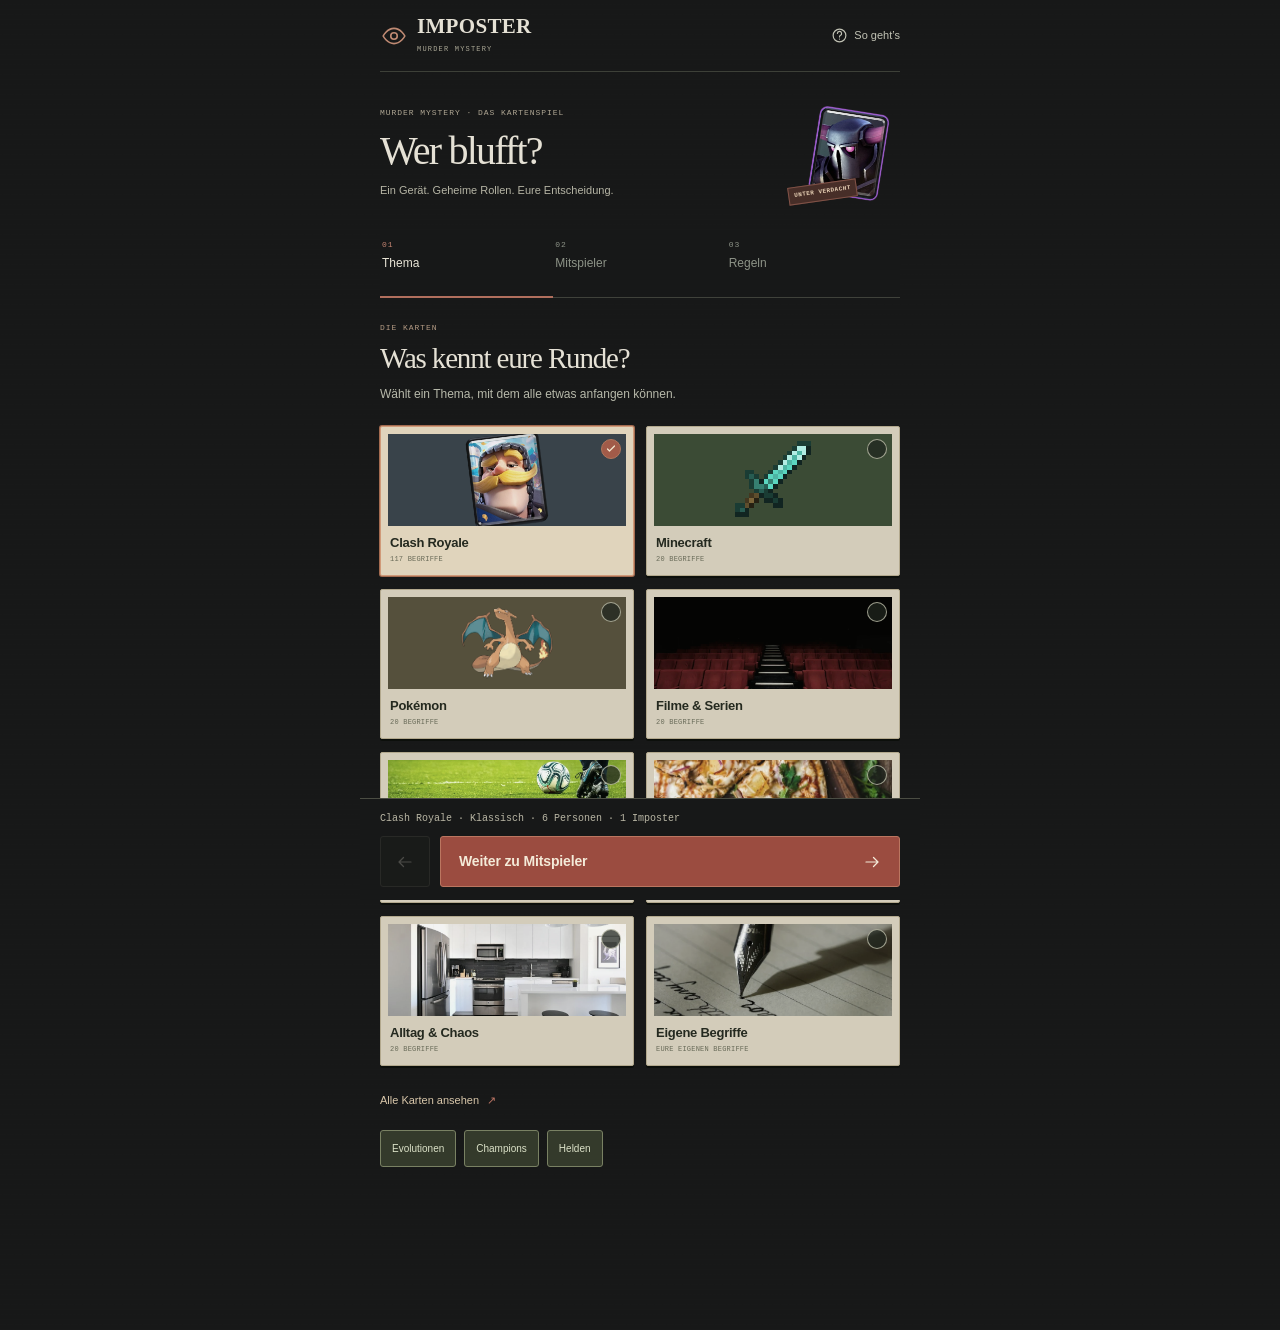
==== commit f7bd38be: "Make setup mobile-first with saved groups and murder mystery styling" ====
--- a/index.html
+++ b/index.html
@@ -3,13 +3,15 @@
 <head>
 <meta charset="utf-8">
 <meta name="viewport" content="width=device-width, initial-scale=1, viewport-fit=cover, interactive-widget=resizes-content">
-<meta name="theme-color" content="#0b0c12">
+<meta name="theme-color" content="#171818">
 <meta name="description" content="Ein Begriff, geheime Rollen und jede Menge Verdacht. Spielt Imposter mit Clash Royale, Minecraft, Pokémon, Filmen oder eigenen Begriffen. Gemeinsam an einem Gerät.">
 <title>Imposter | Karten auf den Tisch</title>
 <link rel="icon" href="assets/favicon.svg" type="image/svg+xml">
 <link rel="stylesheet" href="assets/styles.css">
+<link rel="stylesheet" href="assets/mobile.css">
 <script defer src="assets/data.js"></script>
 <script defer src="assets/engine.js"></script>
+<script defer src="assets/preferences.js"></script>
 <script defer src="assets/app.js"></script>
 </head>
 <body>
@@ -41,7 +43,7 @@
 <div class="ambient" aria-hidden="true"></div>
 <div class="app-shell">
 <aside class="sidebar">
- <a class="logo" href="./" aria-label="Imposter After Dark Startseite"><span class="logo-mark"><svg><use href="#eye"/></svg></span><span>IMPOSTER<span class="logo-sub">CLASH ROYALE & MEHR</span></span></a>
+ <a class="logo" href="./" aria-label="Imposter Startseite"><span class="logo-mark"><svg><use href="#eye"/></svg></span><span>IMPOSTER<span class="logo-sub">MURDER MYSTERY</span></span></a>
  <div class="side-label micro">IMPOSTER</div>
  <button class="side-item active" id="nav-play"><svg class="icon"><use href="#play"/></svg>Spielen<span class="side-dot"></span></button>
  <button class="side-item" data-help><svg class="icon"><use href="#help"/></svg>So geht’s</button>
@@ -51,42 +53,19 @@
 <header class="topbar"><div class="breadcrumb micro">SPIELRAUM <span>/</span> <strong id="breadcrumb">NEUE RUNDE</strong></div><button class="how-link" data-help><svg class="icon"><use href="#help"/></svg><span>Spielregeln</span></button><span class="local-badge"><i></i> Gemeinsam an einem Gerät</span></header>
 <main id="main" tabindex="-1">
 <section id="setup-view" class="view">
- <div class="hero">
-  <div class="hero-copy"><div class="eyebrow"><span></span> FÜR EURE NÄCHSTE RUNDE</div><h1>Wer ist der<br><em>Imposter?</em></h1><p>Die meisten kennen den Begriff. Die Imposter müssen bluffen.<br>Wählt ein Thema und gebt das Gerät reihum weiter.</p><div class="hero-meta"><span><svg class="icon"><use href="#users"/></svg>3 bis 12 Personen</span><span><svg class="icon"><use href="#clock"/></svg>5 bis 15 Minuten</span><span><svg class="icon"><use href="#lock"/></svg>Ohne Anmeldung</span></div></div>
-  <div class="hero-art" aria-hidden="true"><div class="table-ring"></div><img class="table-card table-left" src="assets/images/hog-rider.webp" alt=""><img class="table-card table-right" src="assets/images/archer-queen.webp" alt=""><img class="table-card table-center" src="assets/images/pekka.webp" alt=""><span class="table-note">WEM GIBST DU DEINE STIMME?</span></div>
- </div>
- <div class="setup-layout">
-  <div class="selection-column">
-   <div class="section-title"><div><span class="step-number">01</span><h2>Womit spielen wir?</h2></div><span class="micro muted">8 THEMEN</span></div>
-   <div id="themes" class="theme-grid" role="group" aria-label="Themenwelt wählen"></div>
-   <div id="clash-options" class="clash-options"><button type="button" id="view-deck" class="text-button">Karten ansehen <span>↗</span></button><div class="filter-chips"><label><input id="evo" type="checkbox" checked><span>Evolutionen</span></label><label><input id="champions" type="checkbox" checked><span>Champions</span></label><label><input id="heroes" type="checkbox" checked><span>Helden</span></label></div></div>
-   <div id="custom-options" class="custom-options" hidden><label for="custom-words">Eure Begriffe</label><p>Ein Begriff pro Zeile. Für Undercover: <code>Pizza | Flammkuchen | Aus dem Ofen</code>. Mindestens 6 unterschiedliche Begriffe.</p><textarea id="custom-words" rows="7" maxlength="12000" placeholder="Pizza | Flammkuchen | Aus dem Ofen&#10;Kaffee | Espresso | Hilft am Morgen"></textarea><span id="custom-count" class="micro muted">0 BEGRIFFE</span></div>
-   <div class="section-title mode-title"><div><span class="step-number">02</span><h2>Die Spielregeln.</h2></div></div>
-   <div class="mode-list" id="modes" role="group" aria-label="Spielmodus wählen"></div>
-   <div class="quick-guide"><svg class="icon"><use href="#eye"/></svg><p>Gebt das Gerät reihum weiter. Jede Person schaut sich ihre Karte an. Danach nennt ihr Hinweise und stimmt gemeinsam ab.</p><button class="text-button" data-help>Regeln lesen <span>↗</span></button></div>
-  </div>
-  <section class="config-panel" aria-labelledby="party-title">
-   <div class="config-head"><span class="step-number">03</span><div><span class="micro muted">MIT EINEM GERÄT SPIELEN</span><h2 id="party-title" tabindex="-1">Wer spielt mit?</h2></div><svg class="icon"><use href="#users"/></svg></div>
-   <div class="config-body">
-    <div class="number-settings"><div><label for="player-count">Personen</label><div class="stepper"><button type="button" id="players-minus" aria-label="Eine Person weniger">−</button><output id="player-count" aria-live="polite">6</output><button type="button" id="players-plus" aria-label="Eine Person mehr">+</button></div></div><div><label for="imposter-count">Imposter</label><select id="imposter-count" aria-describedby="imposter-note"></select></div></div>
-    <p id="imposter-note" class="field-note">Mindestens eine Person blufft.</p>
-    <div class="names-label"><span class="micro muted">WER IST DABEI?</span><button id="shuffle-names" class="text-button">Reihenfolge mischen <svg class="icon"><use href="#refresh"/></svg></button></div>
-    <div id="names" class="names-grid"></div>
-    <div class="config-divider"></div>
-    <label class="switch-row" id="hint-setting"><span><strong>Kleiner Tipp für Imposter</strong><small>Ein Hinweis auf den geheimen Begriff.</small></span><input type="checkbox" id="hints" checked role="switch"><span class="toggle" aria-hidden="true"></span></label>
-    <label class="switch-row"><span><strong>Rollen erst am Ende zeigen</strong><small>Ausgeschiedene bleiben geheim.</small></span><input type="checkbox" id="anonymous" role="switch"><span class="toggle" aria-hidden="true"></span></label>
-    <div class="timer-setting"><label for="timer-setting">Zeit zum Diskutieren</label><select id="timer-setting"><option value="0">Ohne Zeitlimit</option><option value="60">1 Minute</option><option value="180" selected>3 Minuten</option><option value="300">5 Minuten</option></select></div>
-    <p id="setup-error" class="form-error" role="alert" hidden></p>
-    <div class="start-summary" id="start-summary"></div>
-    <button id="start-game" class="button primary full">Runde starten<svg class="icon"><use href="#arrow"/></svg></button><p class="privacy-note"><svg class="icon"><use href="#lock"/></svg>Namen und Einstellungen bleiben auf diesem Gerät.</p>
-   </div>
-  </section>
- </div>
+ <div class="case-header"><div><span class="case-kicker">MURDER MYSTERY · DAS KARTENSPIEL</span><h1>Wer blufft?</h1><p>Ein Gerät. Geheime Rollen. Eure Entscheidung.</p></div><div class="case-illustration" aria-hidden="true"><img src="assets/images/pekka.webp" alt=""><span class="case-stamp">UNTER VERDACHT</span></div></div>
+ <section class="saved-group" id="saved-group" aria-label="Gespeicherte Gruppe" hidden><div class="saved-group-top"><span class="saved-label"><svg class="icon"><use href="#check"/></svg>Gruppe gespeichert</span><button id="edit-saved" class="text-button">Ändern</button></div><p id="saved-names"></p><button id="quick-start" class="button secondary full"><svg class="icon"><use href="#refresh"/></svg>Mit gleicher Gruppe starten</button></section>
+ <nav class="setup-progress" aria-label="Runde vorbereiten"><button data-setup-step="0" aria-current="step" aria-controls="step-theme"><span>01</span>Thema</button><button data-setup-step="1" aria-controls="step-group"><span>02</span>Mitspieler</button><button data-setup-step="2" aria-controls="step-rules"><span>03</span>Regeln</button><span class="step-track" aria-hidden="true"><i id="step-indicator"></i></span></nav>
+ <p id="setup-error" class="form-error" role="alert" hidden></p>
+ <section id="step-theme" class="setup-step" data-step="0" aria-labelledby="theme-title"><div class="step-heading"><span class="case-kicker">DIE KARTEN</span><h2 id="theme-title" tabindex="-1">Was kennt eure Runde?</h2><p>Wählt ein Thema, mit dem alle etwas anfangen können.</p></div><div id="themes" class="theme-grid" role="group" aria-label="Themenwelt wählen"></div><div id="clash-options" class="clash-options"><button type="button" id="view-deck" class="text-button">Alle Karten ansehen <span>↗</span></button><div class="filter-chips"><label><input id="evo" type="checkbox" checked><span>Evolutionen</span></label><label><input id="champions" type="checkbox" checked><span>Champions</span></label><label><input id="heroes" type="checkbox" checked><span>Helden</span></label></div></div><div id="custom-options" class="custom-options" hidden><label for="custom-words">Eure Begriffe</label><p>Ein Begriff pro Zeile. Für Undercover: <code>Pizza | Flammkuchen | Aus dem Ofen</code>. Mindestens 6 verschiedene Begriffe.</p><textarea id="custom-words" rows="6" maxlength="12000" placeholder="Pizza | Flammkuchen | Aus dem Ofen&#10;Kaffee | Espresso | Hilft am Morgen"></textarea><span id="custom-count" class="micro muted">0 BEGRIFFE</span></div></section>
+ <section id="step-group" class="setup-step" data-step="1" aria-labelledby="party-title" hidden><div class="step-heading"><span class="case-kicker">DIE VERDÄCHTIGEN</span><h2 id="party-title" tabindex="-1">Wer sitzt am Tisch?</h2><p>Namen eintragen. Beim nächsten Mal stehen sie schon hier.</p></div><div class="group-count"><label for="player-count">Mitspieler</label><div class="stepper"><button type="button" id="players-minus" aria-label="Eine Person weniger">−</button><output id="player-count" aria-live="polite">6</output><button type="button" id="players-plus" aria-label="Eine Person mehr">+</button></div></div><div class="names-label"><span class="micro muted">EURE NAMEN</span><button id="shuffle-names" class="text-button">Mischen <svg class="icon"><use href="#refresh"/></svg></button></div><div id="names" class="names-grid"></div><p class="save-feedback" id="save-feedback" role="status"><svg class="icon"><use href="#check"/></svg><span>Namen bleiben auf diesem Gerät.</span></p></section>
+ <section id="step-rules" class="setup-step" data-step="2" aria-labelledby="rules-title" hidden><div class="step-heading"><span class="case-kicker">DIE SPIELREGELN</span><h2 id="rules-title" tabindex="-1">Wie spielt ihr?</h2><p>Für den Anfang passt Klassisch. Die Auswahl bleibt gespeichert.</p></div><div class="mode-list" id="modes" role="group" aria-label="Spielmodus wählen"></div><div class="rule-settings"><div class="rule-setting-row"><div><label for="imposter-count">Imposter</label><p id="imposter-note">Die Imposter bleiben in der Minderheit.</p></div><select id="imposter-count" aria-describedby="imposter-note"></select></div><div class="timer-setting"><label for="timer-setting">Zeit zum Diskutieren</label><select id="timer-setting"><option value="0">Ohne Zeitlimit</option><option value="60">1 Minute</option><option value="180" selected>3 Minuten</option><option value="300">5 Minuten</option></select></div><label class="switch-row" id="hint-setting"><span><strong>Tipp für Imposter</strong><small>Ein fester Hinweis auf den Begriff.</small></span><input type="checkbox" id="hints" checked role="switch"><span class="toggle" aria-hidden="true"></span></label><label class="switch-row"><span><strong>Rollen erst am Ende zeigen</strong><small>Ausgeschiedene bleiben geheim.</small></span><input type="checkbox" id="anonymous" role="switch"><span class="toggle" aria-hidden="true"></span></label></div><button class="text-button rules-help" data-help><svg class="icon"><use href="#help"/></svg>So funktioniert das Spiel</button></section>
+ <div class="setup-dock"><p id="start-summary" class="start-summary"></p><div class="dock-actions"><button id="setup-back" class="dock-back" aria-label="Vorheriger Schritt" disabled><svg class="icon"><use href="#back"/></svg></button><button id="setup-next" class="button primary">Weiter zu Mitspieler<svg class="icon"><use href="#arrow"/></svg></button><button id="start-game" class="button primary" hidden>Karten verteilen<svg class="icon"><use href="#arrow"/></svg></button></div></div>
 </section>
 <section id="reveal-view" class="view game-view" hidden aria-labelledby="turn-title">
  <div class="game-toolbar"><button class="text-button exit-game"><svg class="icon"><use href="#back"/></svg>Zur Lobby</button><span class="phase-pill">01 / ROLLEN VERTEILEN</span><span id="reveal-progress" class="micro muted"></span></div>
  <div class="game-centered"><span class="eyebrow">DAS GERÄT GEHÖRT JETZT</span><h1 id="turn-title" class="player-heading" tabindex="-1"></h1><p class="game-subtitle" id="turn-instruction">Nur du schaust hin. Die anderen drehen sich kurz weg.</p>
- <div class="card-perspective"><button id="secret-card" class="secret-card" aria-label="Gedrückt halten, um deine Rolle anzusehen. Mit Leertaste oder Enter ebenfalls gedrückt halten." aria-describedby="hold-instruction"><span id="secret-cover" class="secret-cover"><span class="secret-micro micro">IMPOSTER</span><img class="card-back-image" src="assets/images/card-back.webp" alt=""><span class="secret-cover-label">Nur für dich.</span><span class="secret-cover-sub">Gedrückt halten zum Aufdecken</span><span class="secret-lock"><svg class="icon"><use href="#lock"/></svg></span></span><span id="secret-content" class="secret-content" hidden></span></button></div>
+ <div class="card-perspective"><button id="secret-card" class="secret-card" aria-label="Gedrückt halten, um deine Rolle anzusehen. Mit Leertaste oder Enter ebenfalls gedrückt halten." aria-describedby="hold-instruction"><span id="secret-cover" class="secret-cover"><span class="secret-micro micro">AKTE · IMPOSTER</span><span class="mystery-question" aria-hidden="true">?</span><span class="confidential-stamp" aria-hidden="true">VERTRAULICH</span><span class="secret-cover-label">Deine Rolle.</span><span class="secret-cover-sub">Gedrückt halten zum Aufdecken</span><span class="secret-lock"><svg class="icon"><use href="#lock"/></svg></span></span><span id="secret-content" class="secret-content" hidden></span></button></div>
  <p class="hold-instruction" id="hold-instruction">Loslassen verdeckt die Karte sofort.</p><button class="text-button accessible-reveal" id="accessible-reveal">Karte per Klick anzeigen</button>
  <button id="next-player" class="button primary next-player" disabled>Gesehen. Weitergeben.<svg class="icon"><use href="#arrow"/></svg></button><div class="handoff-dots" id="handoff-dots" aria-hidden="true"></div>
  </div>
@@ -94,11 +73,11 @@
 <section id="discussion-view" class="view game-view" hidden aria-labelledby="discussion-title"><div class="game-toolbar"><button class="text-button exit-game"><svg class="icon"><use href="#back"/></svg>Zur Lobby</button><span class="phase-pill">02 / HINWEISE & VERDACHT</span><span class="micro muted" id="round-number"></span></div><div class="game-centered discussion-centered"><span class="eyebrow" id="discussion-theme"></span><h1 class="stage-heading" id="discussion-title" tabindex="-1">Wer spielt<br><em>euch etwas vor?</em></h1><p class="game-subtitle" id="starter-text"></p><div class="timer-display" id="timer-display"><svg class="timer-ring" viewBox="0 0 180 180" aria-hidden="true"><circle cx="90" cy="90" r="82"/><circle class="timer-ring-fill" cx="90" cy="90" r="82"/></svg><div><span id="time-left" class="timer-digits">03:00</span><span class="micro" id="timer-caption">ZEIT ZUM DISKUTIEREN</span></div></div><div class="timer-actions"><button class="small-button" id="timer-pause"><svg class="icon"><use href="#pause"/></svg><span>Pause</span></button><button class="small-button" id="timer-reset"><svg class="icon"><use href="#refresh"/></svg>Neu starten</button></div><p id="timer-message" class="timer-message" role="status"></p><div id="alive-list" class="alive-list"></div><button id="go-vote" class="button primary">Zur Abstimmung<svg class="icon"><use href="#arrow"/></svg></button><p class="game-note">Noch unsicher? Ihr könnt vor der Auswahl weiterdiskutieren.</p></div></section>
 <section id="vote-view" class="view game-view" hidden aria-labelledby="vote-title"><div class="game-toolbar"><button class="text-button" id="back-discussion"><svg class="icon"><use href="#back"/></svg>Weiterdiskutieren</button><span class="phase-pill">03 / GRUPPENENTSCHEIDUNG</span></div><div class="vote-centered"><span class="eyebrow">JETZT WIRD’S ERNST</span><h1 class="stage-heading" id="vote-title" tabindex="-1">Wem vertraut<br><em>ihr nicht mehr?</em></h1><p class="game-subtitle">Stimmt gemeinsam ab. Wählt die Person aus, auf die sich eure Gruppe einigt.</p><div id="vote-grid" class="vote-grid" role="group" aria-label="Person zum Ausschließen auswählen"></div><button id="confirm-vote" class="button danger" disabled>Person auswählen<svg class="icon"><use href="#arrow"/></svg></button><p class="game-note">Die Auswahl allein schließt noch niemanden aus.</p></div></section>
 <section id="ejected-view" class="view game-view" hidden aria-labelledby="ejected-title"><div class="game-centered result-centered"><span class="result-emblem" aria-hidden="true"><svg><use href="#eye"/></svg></span><span class="eyebrow">DIE ENTSCHEIDUNG STEHT</span><h1 class="stage-heading player-heading" id="ejected-title" tabindex="-1"></h1><p class="game-subtitle" id="ejected-message"></p><p class="game-note" id="ejected-remaining"></p><button id="continue-round" class="button primary">Weiterdiskutieren<svg class="icon"><use href="#arrow"/></svg></button></div></section>
-<section id="result-view" class="view game-view" hidden aria-labelledby="result-title"><div class="game-centered result-centered"><span class="result-emblem" id="result-emblem" aria-hidden="true"><svg><use href="#shield"/></svg></span><span class="eyebrow">RUNDE AUFGELÖST</span><h1 class="stage-heading" id="result-title" tabindex="-1"></h1><p class="game-subtitle" id="result-subtitle"></p><div class="word-recap"><span class="micro muted">DER GESUCHTE BEGRIFF</span><strong id="result-word"></strong><span id="alternate-recap" class="muted"></span></div><div id="result-roster" class="result-roster"></div><button id="play-again" class="button primary full">Revanche. Gleiche Runde.<svg class="icon"><use href="#refresh"/></svg></button><button class="text-button" id="new-setup">Thema oder Gruppe ändern <span>↗</span></button></div></section>
+<section id="result-view" class="view game-view" hidden aria-labelledby="result-title"><div class="game-centered result-centered"><span class="result-emblem" id="result-emblem" aria-hidden="true"><svg><use href="#shield"/></svg></span><span class="eyebrow">RUNDE AUFGELÖST</span><h1 class="stage-heading" id="result-title" tabindex="-1"></h1><p class="game-subtitle" id="result-subtitle"></p><div class="word-recap"><span class="micro muted">DER GESUCHTE BEGRIFF</span><strong id="result-word"></strong><span id="alternate-recap" class="muted"></span></div><div id="result-roster" class="result-roster"></div><button id="play-again" class="button primary full">Neue Runde, gleiche Gruppe.<svg class="icon"><use href="#refresh"/></svg></button><button class="text-button" id="new-setup">Gruppe oder Thema ändern <span>↗</span></button></div></section>
 </main>
 <footer class="footer"><span class="micro">Ein Spiel von RcnTV</span><span class="micro muted">IMPOSTER <span class="footer-separator">·</span> FAN-PROJEKT</span></footer>
 </div></div>
-<dialog id="dialog" aria-labelledby="dialog-title"><div class="dialog-head"><span class="eyebrow" id="dialog-eyebrow">IMPOSTER AFTER DARK</span><button id="dialog-close" class="icon-button" aria-label="Schließen"><svg class="icon"><use href="#x"/></svg></button></div><h2 id="dialog-title"></h2><div id="dialog-body"></div><div id="dialog-actions" class="dialog-actions"></div></dialog>
+<dialog id="dialog" aria-labelledby="dialog-title"><div class="dialog-head"><span class="eyebrow" id="dialog-eyebrow">IMPOSTER</span><button id="dialog-close" class="icon-button" aria-label="Schließen"><svg class="icon"><use href="#x"/></svg></button></div><h2 id="dialog-title"></h2><div id="dialog-body"></div><div id="dialog-actions" class="dialog-actions"></div></dialog>
 <noscript><div class="noscript">Zum Spielen muss JavaScript eingeschaltet sein. Es werden keine Daten an einen Spielserver gesendet.</div></noscript>
 </body>
 </html>
--- a/assets/mobile.css
+++ b/assets/mobile.css
@@ -0,0 +1,20 @@
+@layer mystery {
+ :root{--bg:#171818;--panel:#202120;--panel-deep:#1c1e1d;--line:#3a3c37;--line-light:#55574e;--text:#e5e1d5;--muted:#b0b0a4;--faint:#92978c;--accent:#bc7565;--accent-strong:#9e5043;--red:#d18b7a;--green:#abb59c}
+ html{-webkit-text-size-adjust:100%;overscroll-behavior:none}body{background:#171818;overscroll-behavior:none;min-height:100dvh;background-image:repeating-linear-gradient(0deg,#ffffff01 0,#ffffff01 1px,transparent 1px,transparent 5px)}
+ button,a,[role="button"]{-webkit-touch-callout:none}input,select,textarea{font-size:16px;min-height:48px;border-radius:3px;background:#191c1a;border-color:#505348;color:#eee9db;min-width:0}input::placeholder{color:#979b8f}button{touch-action:manipulation}.app-shell{max-width:560px;margin:auto;padding:0 20px;min-height:100dvh}.sidebar{height:calc(72px + env(safe-area-inset-top,0px));padding-top:env(safe-area-inset-top,0px);border-bottom:1px solid #3d4038}.logo{font:700 21px/1 Georgia,serif;letter-spacing:.015em;gap:9px}.logo-mark{color:#bf8a73;width:28px}.logo-sub{font:7px/1.3 monospace;letter-spacing:.17em;color:#aaa795;margin-top:8px}.sidebar .side-item{font-size:11px;min-width:44px;min-height:44px;color:#c1c2b4;gap:6px}.sidebar .side-item .icon{width:17px;height:17px}.sidebar .side-item.active,.side-bottom,.topbar,.footer{display:none}.workspace{padding:0}.ambient{display:none}
+ .case-header{display:flex;align-items:center;justify-content:space-between;gap:10px;padding:29px 0 24px;min-height:135px;overflow:clip}.case-header>div:first-child{flex:1;min-width:0}.case-kicker{font:8px/1.5 "SFMono-Regular",Consolas,monospace;letter-spacing:.12em;color:#b0a794;display:block}.case-header h1{font:400 40px/1.1 Georgia,serif;letter-spacing:-.045em;margin:10px 0 9px}.case-header p{font-size:11px;line-height:1.6;color:#b6b5a5;max-width:260px}.case-illustration{width:103px;height:105px;flex-shrink:0;position:relative;display:grid;place-items:center}.case-illustration img{height:97px;width:80px;object-fit:contain;transform:rotate(9deg);filter:saturate(.65);box-shadow:none}.case-stamp{position:absolute;bottom:5px;left:-9px;transform:rotate(-8deg);font:700 6px/1.3 monospace;letter-spacing:.08em;color:#e7d0b5;border:1px solid #805247;background:#472e28;padding:4px 5px;white-space:nowrap}
+ .saved-group{padding:15px 17px 17px;background:#242720;border:1px solid #535947;border-radius:3px;margin:0 0 20px;position:relative}.saved-group-top{display:flex;justify-content:space-between;align-items:center;gap:12px}.saved-label{display:inline-flex;align-items:center;gap:7px;font-size:11px;color:#cbd0bb}.saved-label .icon{width:14px;height:14px;color:#b6c29e}.saved-group-top .text-button{font-size:11px;min-height:36px;color:#c7c7b8}.saved-group p{font-size:13px;color:#e2e0d0;line-height:1.65;margin:5px 0 13px;overflow-wrap:anywhere}.saved-group .button{font-size:13px;min-height:44px;background:#d8d2bf;color:#292d24;border:0;border-radius:2px;box-shadow:none}.saved-group .button .icon{width:16px;height:16px}
+ .setup-progress{display:grid;grid-template-columns:repeat(3,minmax(0,1fr));position:sticky;top:env(safe-area-inset-top,0px);z-index:12;padding:10px 0 13px;background:#171818;border-bottom:1px solid #40423b;margin-bottom:24px}.setup-progress>button{display:flex;flex-direction:column;align-items:flex-start;gap:5px;min-height:44px;text-align:left;padding:0 8px 0 2px;color:#8d9387;font-size:12px;font-weight:500}.setup-progress>button>span{font:8px monospace;color:#8d9387;letter-spacing:.12em}.setup-progress>button[aria-current="step"]{color:#e8e4d6}.setup-progress>button[aria-current="step"]>span{color:#c38370}.step-track{position:absolute;bottom:-1px;left:0;right:0;height:2px;pointer-events:none}.step-track i{display:block;width:33.333%;height:2px;background:#b16f5d;transform:translateX(0)}
+ .setup-step{padding-bottom:20px;min-width:0}.step-heading{margin:0 0 21px}.step-heading .case-kicker{font-size:8px;color:#b49b84}.step-heading h2{font:400 29px/1.15 Georgia,serif;letter-spacing:-.04em;margin:8px 0 9px}.step-heading p{font-size:12px;color:#b7b9aa;line-height:1.7}.form-error{background:#432c27;border-color:#885342;color:#f0c7b1;border-radius:3px;font-size:12px;margin:0 0 22px}.setup-dock{position:fixed;bottom:0;left:50%;transform:translateX(-50%);z-index:20;width:100%;max-width:560px;padding:12px 20px calc(13px + env(safe-area-inset-bottom,0px));background:#171818;border-top:1px solid #4b4d43;border-radius:0;box-shadow:none}.dock-actions{display:flex;gap:10px}.dock-actions>.button{flex:1;min-width:0;min-height:50px;font-size:14px;justify-content:space-between;padding-inline:18px}.dock-back{width:50px;min-height:50px;display:grid;place-items:center;border:1px solid #5b5e51;border-radius:3px;background:#21241f;color:#e4e1d3;flex-shrink:0}.dock-back:disabled{opacity:.25}.start-summary{font:10px/1.5 monospace;margin:0 0 10px;color:#b9b6a4;min-height:15px;letter-spacing:0}.setup-dock .icon{width:18px;height:18px}#setup-view{padding-bottom:140px}.keyboard-open .setup-dock{position:static;transform:none;margin:18px -20px -10px;width:calc(100% + 40px)}.keyboard-open #setup-view{padding-bottom:0}
+ .theme-grid{gap:13px 12px}.theme-card{padding:7px 7px 0;background:#d3ccba;border:1px solid #b2a88d;border-radius:2px;color:#252a24;box-shadow:0 2px 0 #0c0f0b}.theme-card[aria-pressed="true"]{background:#e0d4bc;border-color:#d09a79;box-shadow:0 0 0 1px #a36b50}.theme-art{height:92px;background:#45493e;overflow:hidden;border-radius:0}.theme-art>img{opacity:.94;filter:saturate(.7);transition:transform 160ms var(--out)}.theme-card[data-theme="clash"] .theme-art{background:#39434a}.theme-card[data-theme="clash"] .theme-art>img{filter:saturate(.7);transform:scale(1.15) rotate(-7deg);object-fit:contain}.theme-card[data-theme="pokemon"] .theme-art{background:#55503c}.theme-card[data-theme="pokemon"] .theme-art>img{filter:saturate(.7);transform:scale(1.08);object-fit:contain}.theme-card[data-theme="minecraft"] .theme-art{background:#3b4b35}.theme-card[data-theme="minecraft"] .theme-art>img{height:76px;width:76px;top:7px;filter:saturate(.7)}.theme-copy{padding:9px 2px 11px;border:0;gap:4px}.theme-copy strong{color:#24291f;font-size:13px;font-weight:650;line-height:1.25;letter-spacing:-.02em}.theme-copy small{display:none}.theme-copy .theme-count{font-size:7px;color:#5d604e;line-height:1.3;letter-spacing:.03em;margin:0}.theme-card .selection-check{width:20px;height:20px;top:12px;right:12px;border-color:#e0dfc8a8;background:#20251fbb}.theme-card[aria-pressed="true"] .selection-check{background:#a15b49;border-color:#b1765b;color:#f2e5ce}.theme-card .selection-check .icon{width:12px;height:12px}.clash-options{align-items:flex-start;gap:4px;padding-top:12px;flex-direction:column}.clash-options #view-deck{color:#d9c7aa;font-size:11px;min-height:44px}.filter-chips{gap:8px}.filter-chips label{min-height:44px;font-size:10px}.filter-chips span{padding:10px 11px;border-radius:3px;border-color:#555847;color:#b5baa5}.filter-chips input:checked+span{background:#343a2b;border-color:#798163;color:#dce2c8}.custom-options{border-color:#535a45;background:#22271e;border-radius:3px;padding:16px;margin-top:16px}.custom-options p{font-size:12px}.custom-options code{color:#d2c1a4}.custom-options label{font-size:13px}.custom-options textarea{min-height:170px;background:#191d16;border-radius:2px;line-height:1.6}
+ .group-count{display:flex;align-items:center;justify-content:space-between;border-block:1px solid #42483a;padding:15px 0;gap:15px}.group-count label{font-size:14px;color:#dedfce}.group-count .stepper{width:148px;height:48px;background:#242920;border-color:#566147;border-radius:3px}.stepper button{min-height:46px;width:46px;color:#d6d9c2;font-size:22px}.stepper output{font-size:17px;color:#eeeddb}.names-label{margin:20px 0 11px;align-items:center}.names-label .micro{font-size:9px;color:#adb49e}.names-label .text-button{font-size:12px;min-height:44px;color:#c5cbb3;gap:8px}.names-label .text-button .icon{width:14px;height:14px}.names-grid{grid-template-columns:minmax(0,1fr);gap:9px}.name-field input{height:49px;min-height:49px;padding:12px 14px 12px 45px;font-size:16px;border:1px solid #535a47;border-radius:3px;background:#22271e;color:#eeeada}.name-field input:focus{border-color:#aaa688;outline-color:#c0a384}.name-field .name-number{font-size:10px;top:19px;left:15px;color:#9ba88a}.save-feedback{display:flex;gap:8px;align-items:flex-start;margin:16px 0 3px;font-size:11px;line-height:1.7;color:#aebb9b}.save-feedback .icon{width:14px;height:14px;margin-top:3px;color:#b2be9b}
+ .mode-list{gap:10px}.mode-option{padding:15px 13px;background:#22251f;border-color:#4c5341;border-radius:3px;gap:11px;min-height:77px}.mode-option[aria-pressed="true"]{background:#2c3226;border-color:#9a9a75}.mode-option strong{font:400 18px/1.25 Georgia,serif;color:#ece7d5;letter-spacing:-.02em}.mode-option small{font-size:11px;color:#babfa9;line-height:1.7;margin-top:4px}.mode-radio{width:18px;height:18px;border-color:#8b9479}.mode-option[aria-pressed="true"] .mode-radio{border-color:#c5b083}.mode-radio::after{background:#ccb88a;width:7px;height:7px}.mode-badge{display:none}.rule-settings{margin-top:22px;border-block:1px solid #444b39;padding:4px 0 7px}.rule-setting-row{display:flex;gap:15px;align-items:center;padding:15px 0}.rule-setting-row>div{flex:1;min-width:0}.rule-setting-row label{font-size:14px;display:block;color:#e0e0cf}.rule-setting-row p{font-size:10px;line-height:1.6;color:#aeb69a;margin:5px 0 0}.rule-setting-row select{width:78px;min-height:48px;background:#242a1e;border-color:#5c684a}.timer-setting{display:grid;grid-template-columns:minmax(0,1fr) minmax(120px,155px);gap:12px;margin:0;padding:13px 0 20px;align-items:center}.timer-setting label{font-size:13px;color:#d4dbc1;line-height:1.5;margin:0}.timer-setting select{width:100%;min-height:48px;font-size:16px;border-radius:3px;min-width:0;background:#242a1e;border-color:#5c684a}.switch-row{min-height:58px;margin-bottom:10px;gap:13px}.switch-row strong{font-size:13px;color:#e0e3cd;line-height:1.6}.switch-row small{font-size:11px;color:#b3bea0;line-height:1.7;margin-top:2px}.toggle{width:41px;height:24px;padding:3px;border-radius:20px;background:#363e2d;border-color:#64724e}.toggle::after{height:16px;width:16px;background:#bbc6a5}.switch-row input:checked+.toggle{background:#a27955;border-color:#b18b66}.switch-row input:checked+.toggle::after{transform:translateX(16px);background:#f0e3c9}.rules-help{min-height:48px;font-size:12px;margin-top:9px;color:#c9cdb7}.rules-help .icon{width:16px;height:16px}
+ .button{font-size:14px;font-weight:600;border-radius:3px;box-shadow:none;transition:transform 150ms var(--out),background-color 150ms,opacity 150ms}.primary{background:#9b4c40;border:1px solid #bb7660;box-shadow:none;color:#f4ead8}.secondary{background:#33372c;border-color:#6c725a;box-shadow:none;color:#e5e6d2}.danger{background:#9a4a3c;border:1px solid #bc7b62;color:#f4e2ce}.small-button{background:#2c3226;border-color:#697156;border-radius:3px;min-height:44px;font-size:11px}.icon-button{border-color:#5c6350;border-radius:3px;color:#ccd1bb;min-width:40px;min-height:40px}
+ .view{opacity:1!important;transform:none!important;transition:none!important}.game-view{min-height:calc(100dvh - 75px);padding-top:17px;padding-bottom:95px}.game-toolbar{gap:8px}.game-toolbar .text-button{font-size:10px;min-height:44px}.phase-pill{border:0;padding:0;font:7px/1.5 monospace;letter-spacing:.04em;background:none;color:#b1aa94}.game-toolbar>.micro{font-size:8px;color:#b0ad97}.game-centered{margin:22px auto 35px;max-width:480px}.game-centered>.eyebrow{font:8px/1.5 monospace;letter-spacing:.09em;color:#b8ab91;margin:0 0 10px}.player-heading{font:400 clamp(29px,7vw,39px)/1.15 Georgia,serif!important;letter-spacing:-.04em;color:#e8e3d2!important}.game-subtitle{font-size:12px;color:#b9bca9;line-height:1.7;margin:13px auto 20px;max-width:350px}.card-perspective{width:250px;height:325px;margin:0 auto;perspective:1000px}.secret-card{filter:none!important;box-shadow:none!important}.secret-cover,.secret-content{box-shadow:0 9px 0 -5px #060b06,0 14px 20px #0005;filter:none!important;border-color:#9d927b;border-radius:7px;background:#303127}.secret-cover{background:repeating-linear-gradient(0deg,#303127 0,#303127 3px,#323328 3px,#323328 4px)}.secret-cover::before{inset:12px;border:1px solid #aaa08260;border-radius:0;background:none}.secret-micro{font:8px monospace;letter-spacing:.17em;top:27px;color:#c4b798}.mystery-question{font:400 140px/1 Georgia,serif;position:absolute;top:64px;left:0;right:0;text-align:center;color:#cebea0;transform:rotate(-6deg);text-shadow:none}.confidential-stamp{position:absolute;left:50%;top:57%;transform:translateX(-50%) rotate(-11deg);padding:5px 8px;border:2px solid #a05c48;color:#bf7860;font:700 13px/1.2 "Courier New",monospace;letter-spacing:.1em;white-space:nowrap;opacity:.95;z-index:3}.secret-cover-label{font:400 22px/1.3 Georgia,serif;text-shadow:none;color:#e0d7c2;bottom:49px}.secret-cover-sub{font-size:9px;color:#b8b398;bottom:29px}.secret-role{color:#e0d2b3;font:8px monospace;top:17px;text-shadow:none}.secret-word{font-family:Georgia,serif;font-weight:500;text-shadow:none;color:#eee5d1}.secret-content{background:#292e25;box-shadow:0 8px 0 -4px #080c07,0 14px 20px #0005}.secret-content .secret-inner{background:linear-gradient(transparent 46%,#1b2118ef 82%)}.secret-inner>.card-atlas{filter:saturate(.85)!important}.secret-content.is-clash .secret-inner{background:linear-gradient(transparent 65%,#1c2019d9)}.secret-content.is-clash .secret-word{font:600 20px/1.2 "Segoe UI",Arial,sans-serif;background:#1a2116f5;border:1px solid #9c9f76;border-radius:3px;padding:9px 12px;max-width:100%;text-shadow:none}.secret-content.is-clash .secret-safe{color:#c8ceb7;text-shadow:none}.secret-content.danger-card{background:#30231e;border-color:#a8795c}.imposter-face-image{display:none}.danger-card .secret-inner::before{content:"IMPOSTER";font:700 18px monospace;letter-spacing:.1em;color:#aa644e;border:2px solid #8c533e;padding:8px 10px;transform:rotate(-11deg);position:absolute;top:68px;left:50%;translate:-50% 0;white-space:nowrap}.danger-card .secret-inner{background:none}.secret-content.danger-card .secret-word{font:400 33px/1.2 Georgia,serif}.secret-hint{background:#211d15;border-color:#8b6b4b;border-radius:3px;color:#d8c4a3;box-shadow:none;font-size:12px}.secret-hint small{font-size:8px;color:#ba9978}.secret-safe{color:#b7c0a5}.secret-content img.secret-photo.item-art{filter:saturate(.8)!important}.card-back-image{display:none}.hold-instruction{font-size:10px;color:#b0b69f;margin-top:16px}.accessible-reveal{min-height:40px;font-size:10px;color:#b3b99f;text-underline-offset:4px}.handoff-dots{margin-top:14px;gap:7px}.handoff-dots i{background:#525d42}.handoff-dots i.done{background:#87916f}.handoff-dots i.current{background:#bb8765}.next-player,#go-vote,#confirm-vote{position:fixed;bottom:calc(14px + env(safe-area-inset-bottom,0px));left:50%;transform:translateX(-50%);width:min(480px,calc(100% - 40px));min-width:0;min-height:52px;margin:0;z-index:15;box-shadow:0 4px 0 #090e08}.next-player:active,#go-vote:active,#confirm-vote:active{transform:translateX(-50%) scale(.98)}.next-player .icon,#go-vote .icon,#confirm-vote .icon{flex-shrink:0}.next-player:disabled{opacity:.55;background:#30362a;border-color:#576047;color:#8f9b7d}
+ .stage-heading{font:400 clamp(33px,8vw,46px)/1.1 Georgia,serif;letter-spacing:-.045em;color:#e7e1ce}.stage-heading em{color:#c78c73;font-style:italic}.discussion-centered{margin-top:33px}.timer-display{margin:5px 0 19px}.timer-digits{font:400 43px/1 Georgia,serif;letter-spacing:-.03em;font-variant-numeric:tabular-nums}.timer-ring{stroke:#434c37}.timer-ring-fill{stroke:#b29c75}.timer-actions{gap:10px}.timer-message{font-size:11px;color:#c2c6ae;max-width:310px}.alive-list{margin:18px 0 16px}.person-chip{background:#252c1e;border-color:#566447;border-radius:3px;font-size:11px;color:#dce1c7;min-height:32px}.game-note{font-size:10px;color:#b2baa1;line-height:1.7;max-width:330px}.vote-centered{margin:26px auto 25px;max-width:480px}.vote-centered .eyebrow{font:8px monospace;letter-spacing:.09em;color:#b49b7c}.vote-grid{grid-template-columns:minmax(0,1fr);gap:9px;margin:26px 0 22px}.vote-button{padding:13px 14px;min-height:59px;border:1px solid #586345;background:#242b1d;border-radius:3px;position:relative;transition:background-color 150ms,border-color 150ms}.vote-button .vote-name{font-size:14px;color:#e3e5cf;line-height:1.5}.vote-button .avatar{width:32px;height:32px;border-radius:3px;border:1px solid #899374;background:#333c28;color:#cad3af;font-size:11px}.vote-button[aria-pressed="true"]{background:#3e2c20;border-color:#be8060;box-shadow:inset 3px 0 #b97d58}.vote-button .vote-check{display:grid!important;width:20px;height:20px;border-radius:2px;border-color:#889274}.vote-button[aria-pressed="true"] .vote-check{border-color:#c99b72;background:#b78057;color:#211d13}.vote-check .icon{width:13px;height:13px}.avatar{box-shadow:none}.result-centered{margin-top:42px}.result-emblem{box-shadow:none;background:#323c25;border-color:#7d8860;border-radius:5px;color:#c5cda7;transform:rotate(-5deg);width:77px;height:77px;margin-bottom:28px}.result-emblem svg{width:40px;height:40px;transform:rotate(5deg)}.word-recap{background:#2a3121;border-color:#7b805b;border-radius:3px;padding:20px;box-shadow:none}.word-recap strong{font:400 28px/1.3 Georgia,serif;color:#e7e2c9}.word-recap .micro{color:#b5bd98}.result-person{border-color:#4e5d3e;background:#232b1a;border-radius:3px}.result-person>span:nth-child(2){font-size:12px;color:#d5dec0}.role-tag{color:#adb798;border-color:#566646}.role-tag.imposter{color:#e0ab82;border-color:#a7744f;background:#352718}.result-centered>.text-button{font-size:12px;min-height:48px;color:#c4cdae}.result-centered>.button{min-height:52px}.art-credit{color:#bec4a8;font-size:8px}
+ dialog{background:#242a1e;border-color:#7a8060;border-radius:5px;padding:24px;box-shadow:0 16px 40px #0008;overscroll-behavior:contain}dialog::backdrop{background:#0e130bf0;backdrop-filter:none}.dialog-head .eyebrow{font:8px monospace;color:#b7aa84}dialog h2{font:400 29px/1.1 Georgia,serif;letter-spacing:-.04em;color:#e4e1c7}#dialog-body{font-size:12px;color:#c1c7ac;line-height:1.8}#dialog-body p{color:#c1c7ac}#dialog-body strong{color:#e4e7c9}.dialog-actions .button{min-height:46px;font-size:12px}.dialog-actions{gap:10px}.deck-gallery{grid-template-columns:repeat(3,minmax(0,1fr));gap:17px 10px}.deck-entry .card-atlas{filter:saturate(.8)}.deck-entry strong{font-size:10px;color:#d7ddbd}.deck-entry small{color:#b3b68b;font-size:8px}.deck-note{font-size:12px}.rule-step .step-number{border-color:#6d7950;background:#303b22;color:#c5cba4}.keyboard button,.keyboard .button,.keyboard .vote-button{transition:none}
+ @media(hover:hover) and (pointer:fine){.primary:not(:disabled):hover{background:#ad5c4c}.secondary:not(:disabled):hover{background:#414a34}.theme-card:hover{transform:translateY(-2px) rotate(-.4deg);border-color:#d2b596;box-shadow:0 2px 0 #0c0f0b}.theme-card[aria-pressed="true"]:hover{border-color:#d69f77}.mode-option:hover{border-color:#a2a27b}.vote-button:hover{border-color:#acb48b}.secret-card:not(.revealed):hover{transform:rotateY(-4deg) rotateX(2deg)}}
+ @media(max-width:360px){.app-shell{padding-inline:16px}.case-header{padding-block:23px 20px}.case-header h1{font-size:35px}.case-kicker{font-size:7px}.case-illustration{width:84px;height:95px}.case-illustration img{height:86px;width:69px}.case-stamp{font-size:5px;left:-3px}.case-header p{font-size:10px}.theme-art{height:80px}.theme-copy strong{font-size:12px}.theme-copy .theme-count{font-size:6px}.theme-card[data-theme="minecraft"] .theme-art>img{width:67px;height:67px;top:7px}.theme-grid{gap:11px 10px}.setup-progress>button{font-size:11px}.step-heading h2{font-size:27px}.step-heading p{font-size:11px}.setup-dock{padding-inline:16px}.dock-actions>.button{font-size:13px;padding-inline:14px}.saved-group{padding:12px 13px 14px}.saved-group p{font-size:12px}.saved-group .button{font-size:12px}.group-count .stepper{width:135px}.timer-setting{grid-template-columns:minmax(0,1fr) minmax(115px,138px);gap:10px}.timer-setting label{font-size:12px}.timer-setting select{font-size:16px;padding-inline:7px}.mode-option small{font-size:10px}.card-perspective{width:235px;height:306px}.secret-content.is-clash .secret-word{font-size:19px}.next-player,#go-vote,#confirm-vote{width:calc(100% - 32px)}.game-subtitle{font-size:11px}.phase-pill{font-size:6px}.game-toolbar>.micro{font-size:7px}.game-toolbar .text-button{font-size:9px}.vote-button .vote-name{font-size:13px}.keyboard-open .setup-dock{margin-inline:-16px;width:calc(100% + 32px)}}
+ @media(max-height:740px){.game-centered{margin-top:15px}.game-subtitle{margin:10px auto 15px}.game-centered>.eyebrow{font-size:7px;margin-bottom:7px}.card-perspective{width:215px;height:280px}.mystery-question{font-size:120px;top:55px}.confidential-stamp{font-size:11px}.secret-cover-label{font-size:20px;bottom:43px}.secret-cover-sub{font-size:8px;bottom:25px}.secret-content.is-clash .secret-word{font-size:18px}.secret-inner>.card-atlas{top:13px}.secret-role{font-size:7px}.secret-content.is-clash .secret-role{font-size:6px;top:11px}.hold-instruction{font-size:9px;margin-top:12px}.accessible-reveal{font-size:9px;min-height:35px}.player-heading{font-size:30px!important}.handoff-dots{margin-top:9px}.discussion-centered{margin-top:22px}.timer-display{width:158px;height:158px}}
+ @media(prefers-reduced-motion:reduce){*,*::before,*::after{animation:none!important;transition:none!important;scroll-behavior:auto!important}.theme-card:hover{transform:none}.secret-card:not(.revealed):hover{transform:rotateY(0deg)}}
+}
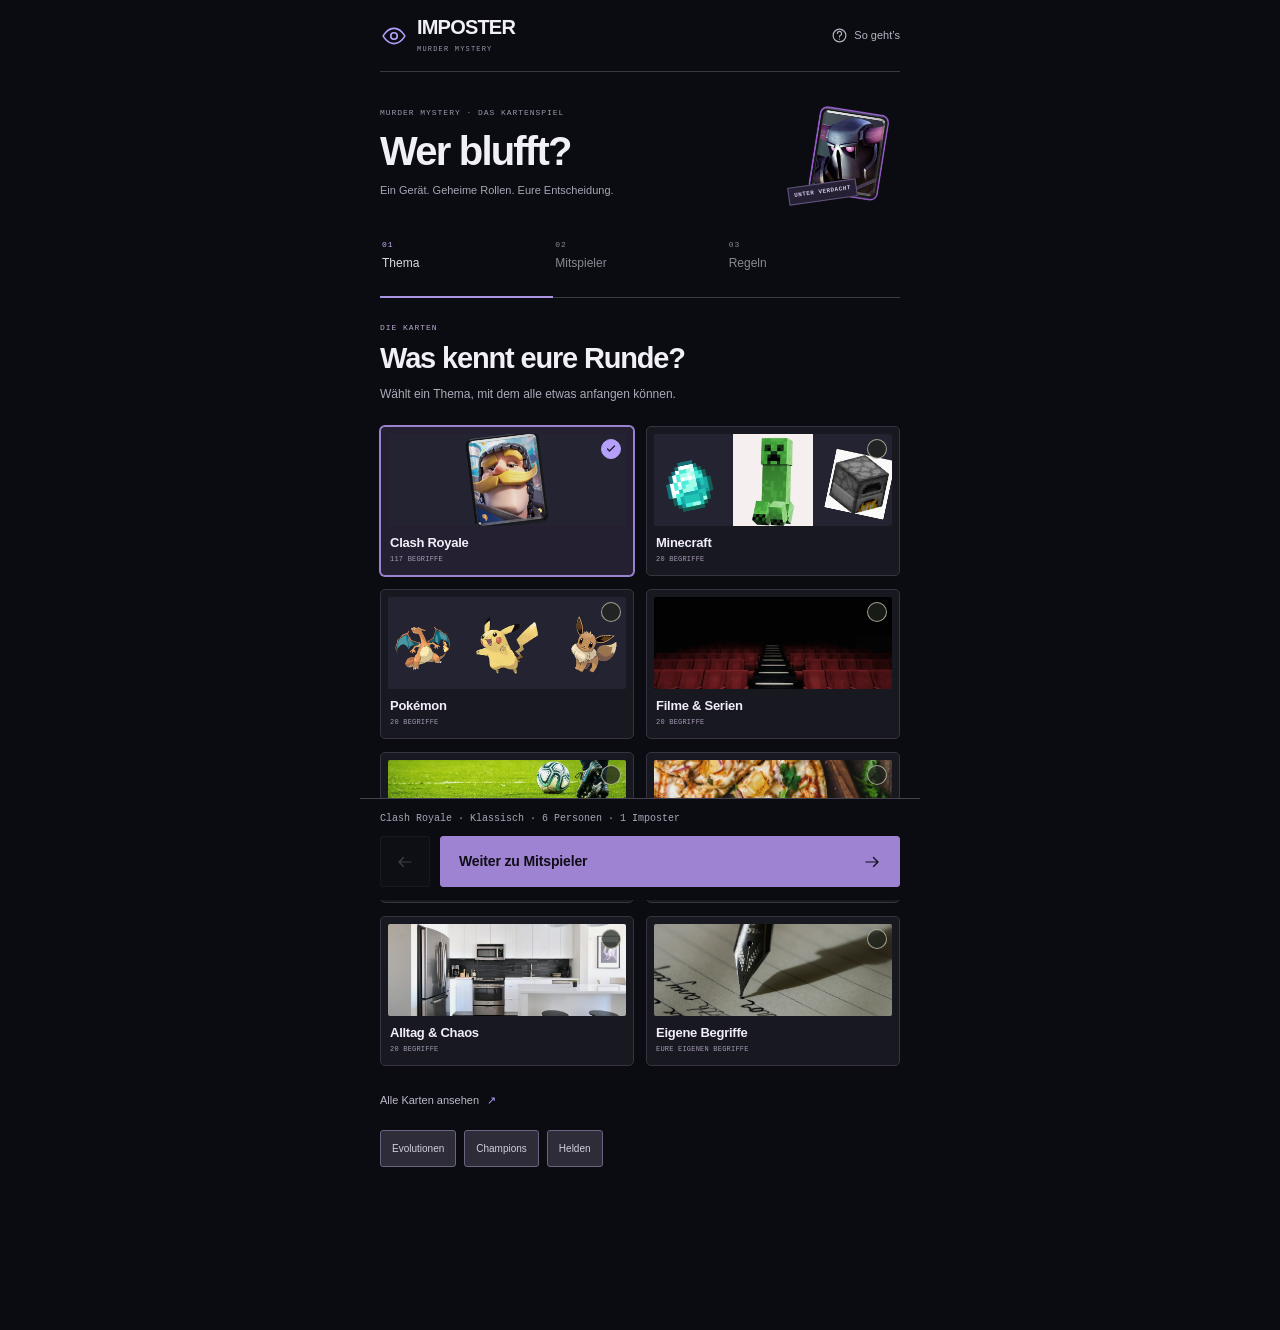
==== commit 1a43a084: "Add individual theme images and restore the dark violet palette and sans typography" ====
--- a/index.html
+++ b/index.html
@@ -3,12 +3,13 @@
 <head>
 <meta charset="utf-8">
 <meta name="viewport" content="width=device-width, initial-scale=1, viewport-fit=cover, interactive-widget=resizes-content">
-<meta name="theme-color" content="#171818">
+<meta name="theme-color" content="#0b0c12">
 <meta name="description" content="Ein Begriff, geheime Rollen und jede Menge Verdacht. Spielt Imposter mit Clash Royale, Minecraft, Pokémon, Filmen oder eigenen Begriffen. Gemeinsam an einem Gerät.">
 <title>Imposter | Karten auf den Tisch</title>
 <link rel="icon" href="assets/favicon.svg" type="image/svg+xml">
 <link rel="stylesheet" href="assets/styles.css">
 <link rel="stylesheet" href="assets/mobile.css">
+<script defer src="assets/theme-art.js"></script>
 <script defer src="assets/data.js"></script>
 <script defer src="assets/engine.js"></script>
 <script defer src="assets/preferences.js"></script>
--- a/assets/mobile.css
+++ b/assets/mobile.css
@@ -1,20 +1,39 @@
 @layer mystery {
- :root{--bg:#171818;--panel:#202120;--panel-deep:#1c1e1d;--line:#3a3c37;--line-light:#55574e;--text:#e5e1d5;--muted:#b0b0a4;--faint:#92978c;--accent:#bc7565;--accent-strong:#9e5043;--red:#d18b7a;--green:#abb59c}
+ :root{--bg:#171818;--panel:#202021;--panel-deep:#1c1c1e;--line:#38373c;--line-light:#504e57;--text:#dad9e1;--muted:#a6a4b0;--faint:#8e8c97;--accent:#bc7565;--accent-strong:#9e5043;--red:#d18b7a;--green:#a29eb3}
  html{-webkit-text-size-adjust:100%;overscroll-behavior:none}body{background:#171818;overscroll-behavior:none;min-height:100dvh;background-image:repeating-linear-gradient(0deg,#ffffff01 0,#ffffff01 1px,transparent 1px,transparent 5px)}
- button,a,[role="button"]{-webkit-touch-callout:none}input,select,textarea{font-size:16px;min-height:48px;border-radius:3px;background:#191c1a;border-color:#505348;color:#eee9db;min-width:0}input::placeholder{color:#979b8f}button{touch-action:manipulation}.app-shell{max-width:560px;margin:auto;padding:0 20px;min-height:100dvh}.sidebar{height:calc(72px + env(safe-area-inset-top,0px));padding-top:env(safe-area-inset-top,0px);border-bottom:1px solid #3d4038}.logo{font:700 21px/1 Georgia,serif;letter-spacing:.015em;gap:9px}.logo-mark{color:#bf8a73;width:28px}.logo-sub{font:7px/1.3 monospace;letter-spacing:.17em;color:#aaa795;margin-top:8px}.sidebar .side-item{font-size:11px;min-width:44px;min-height:44px;color:#c1c2b4;gap:6px}.sidebar .side-item .icon{width:17px;height:17px}.sidebar .side-item.active,.side-bottom,.topbar,.footer{display:none}.workspace{padding:0}.ambient{display:none}
- .case-header{display:flex;align-items:center;justify-content:space-between;gap:10px;padding:29px 0 24px;min-height:135px;overflow:clip}.case-header>div:first-child{flex:1;min-width:0}.case-kicker{font:8px/1.5 "SFMono-Regular",Consolas,monospace;letter-spacing:.12em;color:#b0a794;display:block}.case-header h1{font:400 40px/1.1 Georgia,serif;letter-spacing:-.045em;margin:10px 0 9px}.case-header p{font-size:11px;line-height:1.6;color:#b6b5a5;max-width:260px}.case-illustration{width:103px;height:105px;flex-shrink:0;position:relative;display:grid;place-items:center}.case-illustration img{height:97px;width:80px;object-fit:contain;transform:rotate(9deg);filter:saturate(.65);box-shadow:none}.case-stamp{position:absolute;bottom:5px;left:-9px;transform:rotate(-8deg);font:700 6px/1.3 monospace;letter-spacing:.08em;color:#e7d0b5;border:1px solid #805247;background:#472e28;padding:4px 5px;white-space:nowrap}
- .saved-group{padding:15px 17px 17px;background:#242720;border:1px solid #535947;border-radius:3px;margin:0 0 20px;position:relative}.saved-group-top{display:flex;justify-content:space-between;align-items:center;gap:12px}.saved-label{display:inline-flex;align-items:center;gap:7px;font-size:11px;color:#cbd0bb}.saved-label .icon{width:14px;height:14px;color:#b6c29e}.saved-group-top .text-button{font-size:11px;min-height:36px;color:#c7c7b8}.saved-group p{font-size:13px;color:#e2e0d0;line-height:1.65;margin:5px 0 13px;overflow-wrap:anywhere}.saved-group .button{font-size:13px;min-height:44px;background:#d8d2bf;color:#292d24;border:0;border-radius:2px;box-shadow:none}.saved-group .button .icon{width:16px;height:16px}
- .setup-progress{display:grid;grid-template-columns:repeat(3,minmax(0,1fr));position:sticky;top:env(safe-area-inset-top,0px);z-index:12;padding:10px 0 13px;background:#171818;border-bottom:1px solid #40423b;margin-bottom:24px}.setup-progress>button{display:flex;flex-direction:column;align-items:flex-start;gap:5px;min-height:44px;text-align:left;padding:0 8px 0 2px;color:#8d9387;font-size:12px;font-weight:500}.setup-progress>button>span{font:8px monospace;color:#8d9387;letter-spacing:.12em}.setup-progress>button[aria-current="step"]{color:#e8e4d6}.setup-progress>button[aria-current="step"]>span{color:#c38370}.step-track{position:absolute;bottom:-1px;left:0;right:0;height:2px;pointer-events:none}.step-track i{display:block;width:33.333%;height:2px;background:#b16f5d;transform:translateX(0)}
- .setup-step{padding-bottom:20px;min-width:0}.step-heading{margin:0 0 21px}.step-heading .case-kicker{font-size:8px;color:#b49b84}.step-heading h2{font:400 29px/1.15 Georgia,serif;letter-spacing:-.04em;margin:8px 0 9px}.step-heading p{font-size:12px;color:#b7b9aa;line-height:1.7}.form-error{background:#432c27;border-color:#885342;color:#f0c7b1;border-radius:3px;font-size:12px;margin:0 0 22px}.setup-dock{position:fixed;bottom:0;left:50%;transform:translateX(-50%);z-index:20;width:100%;max-width:560px;padding:12px 20px calc(13px + env(safe-area-inset-bottom,0px));background:#171818;border-top:1px solid #4b4d43;border-radius:0;box-shadow:none}.dock-actions{display:flex;gap:10px}.dock-actions>.button{flex:1;min-width:0;min-height:50px;font-size:14px;justify-content:space-between;padding-inline:18px}.dock-back{width:50px;min-height:50px;display:grid;place-items:center;border:1px solid #5b5e51;border-radius:3px;background:#21241f;color:#e4e1d3;flex-shrink:0}.dock-back:disabled{opacity:.25}.start-summary{font:10px/1.5 monospace;margin:0 0 10px;color:#b9b6a4;min-height:15px;letter-spacing:0}.setup-dock .icon{width:18px;height:18px}#setup-view{padding-bottom:140px}.keyboard-open .setup-dock{position:static;transform:none;margin:18px -20px -10px;width:calc(100% + 40px)}.keyboard-open #setup-view{padding-bottom:0}
- .theme-grid{gap:13px 12px}.theme-card{padding:7px 7px 0;background:#d3ccba;border:1px solid #b2a88d;border-radius:2px;color:#252a24;box-shadow:0 2px 0 #0c0f0b}.theme-card[aria-pressed="true"]{background:#e0d4bc;border-color:#d09a79;box-shadow:0 0 0 1px #a36b50}.theme-art{height:92px;background:#45493e;overflow:hidden;border-radius:0}.theme-art>img{opacity:.94;filter:saturate(.7);transition:transform 160ms var(--out)}.theme-card[data-theme="clash"] .theme-art{background:#39434a}.theme-card[data-theme="clash"] .theme-art>img{filter:saturate(.7);transform:scale(1.15) rotate(-7deg);object-fit:contain}.theme-card[data-theme="pokemon"] .theme-art{background:#55503c}.theme-card[data-theme="pokemon"] .theme-art>img{filter:saturate(.7);transform:scale(1.08);object-fit:contain}.theme-card[data-theme="minecraft"] .theme-art{background:#3b4b35}.theme-card[data-theme="minecraft"] .theme-art>img{height:76px;width:76px;top:7px;filter:saturate(.7)}.theme-copy{padding:9px 2px 11px;border:0;gap:4px}.theme-copy strong{color:#24291f;font-size:13px;font-weight:650;line-height:1.25;letter-spacing:-.02em}.theme-copy small{display:none}.theme-copy .theme-count{font-size:7px;color:#5d604e;line-height:1.3;letter-spacing:.03em;margin:0}.theme-card .selection-check{width:20px;height:20px;top:12px;right:12px;border-color:#e0dfc8a8;background:#20251fbb}.theme-card[aria-pressed="true"] .selection-check{background:#a15b49;border-color:#b1765b;color:#f2e5ce}.theme-card .selection-check .icon{width:12px;height:12px}.clash-options{align-items:flex-start;gap:4px;padding-top:12px;flex-direction:column}.clash-options #view-deck{color:#d9c7aa;font-size:11px;min-height:44px}.filter-chips{gap:8px}.filter-chips label{min-height:44px;font-size:10px}.filter-chips span{padding:10px 11px;border-radius:3px;border-color:#555847;color:#b5baa5}.filter-chips input:checked+span{background:#343a2b;border-color:#798163;color:#dce2c8}.custom-options{border-color:#535a45;background:#22271e;border-radius:3px;padding:16px;margin-top:16px}.custom-options p{font-size:12px}.custom-options code{color:#d2c1a4}.custom-options label{font-size:13px}.custom-options textarea{min-height:170px;background:#191d16;border-radius:2px;line-height:1.6}
- .group-count{display:flex;align-items:center;justify-content:space-between;border-block:1px solid #42483a;padding:15px 0;gap:15px}.group-count label{font-size:14px;color:#dedfce}.group-count .stepper{width:148px;height:48px;background:#242920;border-color:#566147;border-radius:3px}.stepper button{min-height:46px;width:46px;color:#d6d9c2;font-size:22px}.stepper output{font-size:17px;color:#eeeddb}.names-label{margin:20px 0 11px;align-items:center}.names-label .micro{font-size:9px;color:#adb49e}.names-label .text-button{font-size:12px;min-height:44px;color:#c5cbb3;gap:8px}.names-label .text-button .icon{width:14px;height:14px}.names-grid{grid-template-columns:minmax(0,1fr);gap:9px}.name-field input{height:49px;min-height:49px;padding:12px 14px 12px 45px;font-size:16px;border:1px solid #535a47;border-radius:3px;background:#22271e;color:#eeeada}.name-field input:focus{border-color:#aaa688;outline-color:#c0a384}.name-field .name-number{font-size:10px;top:19px;left:15px;color:#9ba88a}.save-feedback{display:flex;gap:8px;align-items:flex-start;margin:16px 0 3px;font-size:11px;line-height:1.7;color:#aebb9b}.save-feedback .icon{width:14px;height:14px;margin-top:3px;color:#b2be9b}
- .mode-list{gap:10px}.mode-option{padding:15px 13px;background:#22251f;border-color:#4c5341;border-radius:3px;gap:11px;min-height:77px}.mode-option[aria-pressed="true"]{background:#2c3226;border-color:#9a9a75}.mode-option strong{font:400 18px/1.25 Georgia,serif;color:#ece7d5;letter-spacing:-.02em}.mode-option small{font-size:11px;color:#babfa9;line-height:1.7;margin-top:4px}.mode-radio{width:18px;height:18px;border-color:#8b9479}.mode-option[aria-pressed="true"] .mode-radio{border-color:#c5b083}.mode-radio::after{background:#ccb88a;width:7px;height:7px}.mode-badge{display:none}.rule-settings{margin-top:22px;border-block:1px solid #444b39;padding:4px 0 7px}.rule-setting-row{display:flex;gap:15px;align-items:center;padding:15px 0}.rule-setting-row>div{flex:1;min-width:0}.rule-setting-row label{font-size:14px;display:block;color:#e0e0cf}.rule-setting-row p{font-size:10px;line-height:1.6;color:#aeb69a;margin:5px 0 0}.rule-setting-row select{width:78px;min-height:48px;background:#242a1e;border-color:#5c684a}.timer-setting{display:grid;grid-template-columns:minmax(0,1fr) minmax(120px,155px);gap:12px;margin:0;padding:13px 0 20px;align-items:center}.timer-setting label{font-size:13px;color:#d4dbc1;line-height:1.5;margin:0}.timer-setting select{width:100%;min-height:48px;font-size:16px;border-radius:3px;min-width:0;background:#242a1e;border-color:#5c684a}.switch-row{min-height:58px;margin-bottom:10px;gap:13px}.switch-row strong{font-size:13px;color:#e0e3cd;line-height:1.6}.switch-row small{font-size:11px;color:#b3bea0;line-height:1.7;margin-top:2px}.toggle{width:41px;height:24px;padding:3px;border-radius:20px;background:#363e2d;border-color:#64724e}.toggle::after{height:16px;width:16px;background:#bbc6a5}.switch-row input:checked+.toggle{background:#a27955;border-color:#b18b66}.switch-row input:checked+.toggle::after{transform:translateX(16px);background:#f0e3c9}.rules-help{min-height:48px;font-size:12px;margin-top:9px;color:#c9cdb7}.rules-help .icon{width:16px;height:16px}
- .button{font-size:14px;font-weight:600;border-radius:3px;box-shadow:none;transition:transform 150ms var(--out),background-color 150ms,opacity 150ms}.primary{background:#9b4c40;border:1px solid #bb7660;box-shadow:none;color:#f4ead8}.secondary{background:#33372c;border-color:#6c725a;box-shadow:none;color:#e5e6d2}.danger{background:#9a4a3c;border:1px solid #bc7b62;color:#f4e2ce}.small-button{background:#2c3226;border-color:#697156;border-radius:3px;min-height:44px;font-size:11px}.icon-button{border-color:#5c6350;border-radius:3px;color:#ccd1bb;min-width:40px;min-height:40px}
- .view{opacity:1!important;transform:none!important;transition:none!important}.game-view{min-height:calc(100dvh - 75px);padding-top:17px;padding-bottom:95px}.game-toolbar{gap:8px}.game-toolbar .text-button{font-size:10px;min-height:44px}.phase-pill{border:0;padding:0;font:7px/1.5 monospace;letter-spacing:.04em;background:none;color:#b1aa94}.game-toolbar>.micro{font-size:8px;color:#b0ad97}.game-centered{margin:22px auto 35px;max-width:480px}.game-centered>.eyebrow{font:8px/1.5 monospace;letter-spacing:.09em;color:#b8ab91;margin:0 0 10px}.player-heading{font:400 clamp(29px,7vw,39px)/1.15 Georgia,serif!important;letter-spacing:-.04em;color:#e8e3d2!important}.game-subtitle{font-size:12px;color:#b9bca9;line-height:1.7;margin:13px auto 20px;max-width:350px}.card-perspective{width:250px;height:325px;margin:0 auto;perspective:1000px}.secret-card{filter:none!important;box-shadow:none!important}.secret-cover,.secret-content{box-shadow:0 9px 0 -5px #060b06,0 14px 20px #0005;filter:none!important;border-color:#9d927b;border-radius:7px;background:#303127}.secret-cover{background:repeating-linear-gradient(0deg,#303127 0,#303127 3px,#323328 3px,#323328 4px)}.secret-cover::before{inset:12px;border:1px solid #aaa08260;border-radius:0;background:none}.secret-micro{font:8px monospace;letter-spacing:.17em;top:27px;color:#c4b798}.mystery-question{font:400 140px/1 Georgia,serif;position:absolute;top:64px;left:0;right:0;text-align:center;color:#cebea0;transform:rotate(-6deg);text-shadow:none}.confidential-stamp{position:absolute;left:50%;top:57%;transform:translateX(-50%) rotate(-11deg);padding:5px 8px;border:2px solid #a05c48;color:#bf7860;font:700 13px/1.2 "Courier New",monospace;letter-spacing:.1em;white-space:nowrap;opacity:.95;z-index:3}.secret-cover-label{font:400 22px/1.3 Georgia,serif;text-shadow:none;color:#e0d7c2;bottom:49px}.secret-cover-sub{font-size:9px;color:#b8b398;bottom:29px}.secret-role{color:#e0d2b3;font:8px monospace;top:17px;text-shadow:none}.secret-word{font-family:Georgia,serif;font-weight:500;text-shadow:none;color:#eee5d1}.secret-content{background:#292e25;box-shadow:0 8px 0 -4px #080c07,0 14px 20px #0005}.secret-content .secret-inner{background:linear-gradient(transparent 46%,#1b2118ef 82%)}.secret-inner>.card-atlas{filter:saturate(.85)!important}.secret-content.is-clash .secret-inner{background:linear-gradient(transparent 65%,#1c2019d9)}.secret-content.is-clash .secret-word{font:600 20px/1.2 "Segoe UI",Arial,sans-serif;background:#1a2116f5;border:1px solid #9c9f76;border-radius:3px;padding:9px 12px;max-width:100%;text-shadow:none}.secret-content.is-clash .secret-safe{color:#c8ceb7;text-shadow:none}.secret-content.danger-card{background:#30231e;border-color:#a8795c}.imposter-face-image{display:none}.danger-card .secret-inner::before{content:"IMPOSTER";font:700 18px monospace;letter-spacing:.1em;color:#aa644e;border:2px solid #8c533e;padding:8px 10px;transform:rotate(-11deg);position:absolute;top:68px;left:50%;translate:-50% 0;white-space:nowrap}.danger-card .secret-inner{background:none}.secret-content.danger-card .secret-word{font:400 33px/1.2 Georgia,serif}.secret-hint{background:#211d15;border-color:#8b6b4b;border-radius:3px;color:#d8c4a3;box-shadow:none;font-size:12px}.secret-hint small{font-size:8px;color:#ba9978}.secret-safe{color:#b7c0a5}.secret-content img.secret-photo.item-art{filter:saturate(.8)!important}.card-back-image{display:none}.hold-instruction{font-size:10px;color:#b0b69f;margin-top:16px}.accessible-reveal{min-height:40px;font-size:10px;color:#b3b99f;text-underline-offset:4px}.handoff-dots{margin-top:14px;gap:7px}.handoff-dots i{background:#525d42}.handoff-dots i.done{background:#87916f}.handoff-dots i.current{background:#bb8765}.next-player,#go-vote,#confirm-vote{position:fixed;bottom:calc(14px + env(safe-area-inset-bottom,0px));left:50%;transform:translateX(-50%);width:min(480px,calc(100% - 40px));min-width:0;min-height:52px;margin:0;z-index:15;box-shadow:0 4px 0 #090e08}.next-player:active,#go-vote:active,#confirm-vote:active{transform:translateX(-50%) scale(.98)}.next-player .icon,#go-vote .icon,#confirm-vote .icon{flex-shrink:0}.next-player:disabled{opacity:.55;background:#30362a;border-color:#576047;color:#8f9b7d}
- .stage-heading{font:400 clamp(33px,8vw,46px)/1.1 Georgia,serif;letter-spacing:-.045em;color:#e7e1ce}.stage-heading em{color:#c78c73;font-style:italic}.discussion-centered{margin-top:33px}.timer-display{margin:5px 0 19px}.timer-digits{font:400 43px/1 Georgia,serif;letter-spacing:-.03em;font-variant-numeric:tabular-nums}.timer-ring{stroke:#434c37}.timer-ring-fill{stroke:#b29c75}.timer-actions{gap:10px}.timer-message{font-size:11px;color:#c2c6ae;max-width:310px}.alive-list{margin:18px 0 16px}.person-chip{background:#252c1e;border-color:#566447;border-radius:3px;font-size:11px;color:#dce1c7;min-height:32px}.game-note{font-size:10px;color:#b2baa1;line-height:1.7;max-width:330px}.vote-centered{margin:26px auto 25px;max-width:480px}.vote-centered .eyebrow{font:8px monospace;letter-spacing:.09em;color:#b49b7c}.vote-grid{grid-template-columns:minmax(0,1fr);gap:9px;margin:26px 0 22px}.vote-button{padding:13px 14px;min-height:59px;border:1px solid #586345;background:#242b1d;border-radius:3px;position:relative;transition:background-color 150ms,border-color 150ms}.vote-button .vote-name{font-size:14px;color:#e3e5cf;line-height:1.5}.vote-button .avatar{width:32px;height:32px;border-radius:3px;border:1px solid #899374;background:#333c28;color:#cad3af;font-size:11px}.vote-button[aria-pressed="true"]{background:#3e2c20;border-color:#be8060;box-shadow:inset 3px 0 #b97d58}.vote-button .vote-check{display:grid!important;width:20px;height:20px;border-radius:2px;border-color:#889274}.vote-button[aria-pressed="true"] .vote-check{border-color:#c99b72;background:#b78057;color:#211d13}.vote-check .icon{width:13px;height:13px}.avatar{box-shadow:none}.result-centered{margin-top:42px}.result-emblem{box-shadow:none;background:#323c25;border-color:#7d8860;border-radius:5px;color:#c5cda7;transform:rotate(-5deg);width:77px;height:77px;margin-bottom:28px}.result-emblem svg{width:40px;height:40px;transform:rotate(5deg)}.word-recap{background:#2a3121;border-color:#7b805b;border-radius:3px;padding:20px;box-shadow:none}.word-recap strong{font:400 28px/1.3 Georgia,serif;color:#e7e2c9}.word-recap .micro{color:#b5bd98}.result-person{border-color:#4e5d3e;background:#232b1a;border-radius:3px}.result-person>span:nth-child(2){font-size:12px;color:#d5dec0}.role-tag{color:#adb798;border-color:#566646}.role-tag.imposter{color:#e0ab82;border-color:#a7744f;background:#352718}.result-centered>.text-button{font-size:12px;min-height:48px;color:#c4cdae}.result-centered>.button{min-height:52px}.art-credit{color:#bec4a8;font-size:8px}
- dialog{background:#242a1e;border-color:#7a8060;border-radius:5px;padding:24px;box-shadow:0 16px 40px #0008;overscroll-behavior:contain}dialog::backdrop{background:#0e130bf0;backdrop-filter:none}.dialog-head .eyebrow{font:8px monospace;color:#b7aa84}dialog h2{font:400 29px/1.1 Georgia,serif;letter-spacing:-.04em;color:#e4e1c7}#dialog-body{font-size:12px;color:#c1c7ac;line-height:1.8}#dialog-body p{color:#c1c7ac}#dialog-body strong{color:#e4e7c9}.dialog-actions .button{min-height:46px;font-size:12px}.dialog-actions{gap:10px}.deck-gallery{grid-template-columns:repeat(3,minmax(0,1fr));gap:17px 10px}.deck-entry .card-atlas{filter:saturate(.8)}.deck-entry strong{font-size:10px;color:#d7ddbd}.deck-entry small{color:#b3b68b;font-size:8px}.deck-note{font-size:12px}.rule-step .step-number{border-color:#6d7950;background:#303b22;color:#c5cba4}.keyboard button,.keyboard .button,.keyboard .vote-button{transition:none}
- @media(hover:hover) and (pointer:fine){.primary:not(:disabled):hover{background:#ad5c4c}.secondary:not(:disabled):hover{background:#414a34}.theme-card:hover{transform:translateY(-2px) rotate(-.4deg);border-color:#d2b596;box-shadow:0 2px 0 #0c0f0b}.theme-card[aria-pressed="true"]:hover{border-color:#d69f77}.mode-option:hover{border-color:#a2a27b}.vote-button:hover{border-color:#acb48b}.secret-card:not(.revealed):hover{transform:rotateY(-4deg) rotateX(2deg)}}
+ button,a,[role="button"]{-webkit-touch-callout:none}input,select,textarea{font-size:16px;min-height:48px;border-radius:3px;background:#19191c;border-color:#4a4853;color:#e2e1e8;min-width:0}input::placeholder{color:#918f9b}button{touch-action:manipulation}.app-shell{max-width:560px;margin:auto;padding:0 20px;min-height:100dvh}.sidebar{height:calc(72px + env(safe-area-inset-top,0px));padding-top:env(safe-area-inset-top,0px);border-bottom:1px solid #393840}.logo{font:700 21px/1 Inter,"Segoe UI",Arial,sans-serif;letter-spacing:.015em;gap:9px}.logo-mark{color:#bf8a73;width:28px}.logo-sub{font:7px/1.3 monospace;letter-spacing:.17em;color:#9995aa;margin-top:8px}.sidebar .side-item{font-size:11px;min-width:44px;min-height:44px;color:#b6b4c2;gap:6px}.sidebar .side-item .icon{width:17px;height:17px}.sidebar .side-item.active,.side-bottom,.topbar,.footer{display:none}.workspace{padding:0}.ambient{display:none}
+ .case-header{display:flex;align-items:center;justify-content:space-between;gap:10px;padding:29px 0 24px;min-height:135px;overflow:clip}.case-header>div:first-child{flex:1;min-width:0}.case-kicker{font:8px/1.5 "SFMono-Regular",Consolas,monospace;letter-spacing:.12em;color:#9b97ad;display:block}.case-header h1{font:650 40px/1.1 Inter,"Segoe UI",Arial,sans-serif;letter-spacing:-.045em;margin:10px 0 9px}.case-header p{font-size:11px;line-height:1.6;color:#a8a5b6;max-width:260px}.case-illustration{width:103px;height:105px;flex-shrink:0;position:relative;display:grid;place-items:center}.case-illustration img{height:97px;width:80px;object-fit:contain;transform:rotate(9deg);filter:saturate(.65);box-shadow:none}.case-stamp{position:absolute;bottom:5px;left:-9px;transform:rotate(-8deg);font:700 6px/1.3 monospace;letter-spacing:.08em;color:#cac8d4;border:1px solid #805247;background:#472e28;padding:4px 5px;white-space:nowrap}
+ .saved-group{padding:15px 17px 17px;background:#212027;border:1px solid #4a4759;border-radius:3px;margin:0 0 20px;position:relative}.saved-group-top{display:flex;justify-content:space-between;align-items:center;gap:12px}.saved-label{display:inline-flex;align-items:center;gap:7px;font-size:11px;color:#c1bfcc}.saved-label .icon{width:14px;height:14px;color:#aaa7b9}.saved-group-top .text-button{font-size:11px;min-height:36px;color:#bab8c7}.saved-group p{font-size:13px;color:#d6d4de;line-height:1.65;margin:5px 0 13px;overflow-wrap:anywhere}.saved-group .button{font-size:13px;min-height:44px;background:#c7c5d2;color:#25242d;border:0;border-radius:2px;box-shadow:none}.saved-group .button .icon{width:16px;height:16px}
+ .setup-progress{display:grid;grid-template-columns:repeat(3,minmax(0,1fr));position:sticky;top:env(safe-area-inset-top,0px);z-index:12;padding:10px 0 13px;background:#171818;border-bottom:1px solid #3c3b42;margin-bottom:24px}.setup-progress>button{display:flex;flex-direction:column;align-items:flex-start;gap:5px;min-height:44px;text-align:left;padding:0 8px 0 2px;color:#898793;font-size:12px;font-weight:500}.setup-progress>button>span{font:8px monospace;color:#898793;letter-spacing:.12em}.setup-progress>button[aria-current="step"]{color:#dcdbe3}.setup-progress>button[aria-current="step"]>span{color:#c38370}.step-track{position:absolute;bottom:-1px;left:0;right:0;height:2px;pointer-events:none}.step-track i{display:block;width:33.333%;height:2px;background:#b16f5d;transform:translateX(0)}
+ .setup-step{padding-bottom:20px;min-width:0}.step-heading{margin:0 0 21px}.step-heading .case-kicker{font-size:8px;color:#9490a8}.step-heading h2{font:650 29px/1.15 Inter,"Segoe UI",Arial,sans-serif;letter-spacing:-.04em;margin:8px 0 9px}.step-heading p{font-size:12px;color:#acaab9;line-height:1.7}.form-error{background:#432c27;border-color:#885342;color:#f0c7b1;border-radius:3px;font-size:12px;margin:0 0 22px}.setup-dock{position:fixed;bottom:0;left:50%;transform:translateX(-50%);z-index:20;width:100%;max-width:560px;padding:12px 20px calc(13px + env(safe-area-inset-bottom,0px));background:#171818;border-top:1px solid #45434d;border-radius:0;box-shadow:none}.dock-actions{display:flex;gap:10px}.dock-actions>.button{flex:1;min-width:0;min-height:50px;font-size:14px;justify-content:space-between;padding-inline:18px}.dock-back{width:50px;min-height:50px;display:grid;place-items:center;border:1px solid #53515e;border-radius:3px;background:#201f24;color:#d9d7e0;flex-shrink:0}.dock-back:disabled{opacity:.25}.start-summary{font:10px/1.5 monospace;margin:0 0 10px;color:#a8a5b8;min-height:15px;letter-spacing:0}.setup-dock .icon{width:18px;height:18px}#setup-view{padding-bottom:140px}.keyboard-open .setup-dock{position:static;transform:none;margin:18px -20px -10px;width:calc(100% + 40px)}.keyboard-open #setup-view{padding-bottom:0}
+ .theme-grid{gap:13px 12px}.theme-card{padding:7px 7px 0;background:#c2c0cd;border:1px solid #9894ab;border-radius:2px;color:#25242a;box-shadow:0 2px 0 #0c0b0f}.theme-card[aria-pressed="true"]{background:#cac8d4;border-color:#d09a79;box-shadow:0 0 0 1px #a36b50}.theme-art{height:92px;background:#403e49;overflow:hidden;border-radius:0}.theme-art>img{opacity:.94;filter:saturate(.7);transition:transform 160ms var(--out)}.theme-card[data-theme="clash"] .theme-art{background:#39434a}.theme-card[data-theme="clash"] .theme-art>img{filter:saturate(.7);transform:scale(1.15) rotate(-7deg);object-fit:contain}.theme-card[data-theme="pokemon"] .theme-art{background:#434051}.theme-card[data-theme="pokemon"] .theme-art>img{filter:saturate(.7);transform:scale(1.08);object-fit:contain}.theme-card[data-theme="minecraft"] .theme-art{background:#3b3848}.theme-card[data-theme="minecraft"] .theme-art>img{height:76px;width:76px;top:7px;filter:saturate(.7)}.theme-copy{padding:9px 2px 11px;border:0;gap:4px}.theme-copy strong{color:#212028;font-size:13px;font-weight:650;line-height:1.25;letter-spacing:-.02em}.theme-copy small{display:none}.theme-copy .theme-count{font-size:7px;color:#514e60;line-height:1.3;letter-spacing:.03em;margin:0}.theme-card .selection-check{width:20px;height:20px;top:12px;right:12px;border-color:#e0dfc8a8;background:#20251fbb}.theme-card[aria-pressed="true"] .selection-check{background:#a15b49;border-color:#b1765b;color:#dedce4}.theme-card .selection-check .icon{width:12px;height:12px}.clash-options{align-items:flex-start;gap:4px;padding-top:12px;flex-direction:column}.clash-options #view-deck{color:#bdbac9;font-size:11px;min-height:44px}.filter-chips{gap:8px}.filter-chips label{min-height:44px;font-size:10px}.filter-chips span{padding:10px 11px;border-radius:3px;border-color:#4a4758;color:#a9a6b9}.filter-chips input:checked+span{background:#2e2c39;border-color:#696480;color:#d2d0da}.custom-options{border-color:#494659;background:#201e27;border-radius:3px;padding:16px;margin-top:16px}.custom-options p{font-size:12px}.custom-options code{color:#b6b3c3}.custom-options label{font-size:13px}.custom-options textarea{min-height:170px;background:#17161d;border-radius:2px;line-height:1.6}
+ .group-count{display:flex;align-items:center;justify-content:space-between;border-block:1px solid #3c3a48;padding:15px 0;gap:15px}.group-count label{font-size:14px;color:#d3d2db}.group-count .stepper{width:148px;height:48px;background:#222029;border-color:#4d4a5e;border-radius:3px}.stepper button{min-height:46px;width:46px;color:#cac8d3;font-size:22px}.stepper output{font-size:17px;color:#e2e1e8}.names-label{margin:20px 0 11px;align-items:center}.names-label .micro{font-size:9px;color:#a29fb3}.names-label .text-button{font-size:12px;min-height:44px;color:#bab7c7;gap:8px}.names-label .text-button .icon{width:14px;height:14px}.names-grid{grid-template-columns:minmax(0,1fr);gap:9px}.name-field input{height:49px;min-height:49px;padding:12px 14px 12px 45px;font-size:16px;border:1px solid #4a475a;border-radius:3px;background:#201e27;color:#e2e1e7}.name-field input:focus{border-color:#918da5;outline-color:#9b97ad}.name-field .name-number{font-size:10px;top:19px;left:15px;color:#918da5}.save-feedback{display:flex;gap:8px;align-items:flex-start;margin:16px 0 3px;font-size:11px;line-height:1.7;color:#a4a1b5}.save-feedback .icon{width:14px;height:14px;margin-top:3px;color:#a6a3b6}
+ .mode-list{gap:10px}.mode-option{padding:15px 13px;background:#201f25;border-color:#444153;border-radius:3px;gap:11px;min-height:77px}.mode-option[aria-pressed="true"]{background:#282731;border-color:#7e7996}.mode-option strong{font:400 18px/1.25 Inter,"Segoe UI",Arial,sans-serif;color:#dedde4;letter-spacing:-.02em}.mode-option small{font-size:11px;color:#aeabbd;line-height:1.7;margin-top:4px}.mode-radio{width:18px;height:18px;border-color:#7d7994}.mode-option[aria-pressed="true"] .mode-radio{border-color:#9d99af}.mode-radio::after{background:#a4a1b5;width:7px;height:7px}.mode-badge{display:none}.rule-settings{margin-top:22px;border-block:1px solid #3d3a4a;padding:4px 0 7px}.rule-setting-row{display:flex;gap:15px;align-items:center;padding:15px 0}.rule-setting-row>div{flex:1;min-width:0}.rule-setting-row label{font-size:14px;display:block;color:#d4d3dc}.rule-setting-row p{font-size:10px;line-height:1.6;color:#a19eb2;margin:5px 0 0}.rule-setting-row select{width:78px;min-height:48px;background:#212028;border-color:#524e64}.timer-setting{display:grid;grid-template-columns:minmax(0,1fr) minmax(120px,155px);gap:12px;margin:0;padding:13px 0 20px;align-items:center}.timer-setting label{font-size:13px;color:#cac8d4;line-height:1.5;margin:0}.timer-setting select{width:100%;min-height:48px;font-size:16px;border-radius:3px;min-width:0;background:#212028;border-color:#524e64}.switch-row{min-height:58px;margin-bottom:10px;gap:13px}.switch-row strong{font-size:13px;color:#d5d3dd;line-height:1.6}.switch-row small{font-size:11px;color:#a9a5b9;line-height:1.7;margin-top:2px}.toggle{width:41px;height:24px;padding:3px;border-radius:20px;background:#312f3c;border-color:#58546c}.toggle::after{height:16px;width:16px;background:#b0adbe}.switch-row input:checked+.toggle{background:#726d8a;border-color:#827e99}.switch-row input:checked+.toggle::after{transform:translateX(16px);background:#dad8e1}.rules-help{min-height:48px;font-size:12px;margin-top:9px;color:#bdbbc9}.rules-help .icon{width:16px;height:16px}
+ .button{font-size:14px;font-weight:600;border-radius:3px;box-shadow:none;transition:transform 150ms var(--out),background-color 150ms,opacity 150ms}.primary{background:#9b4c40;border:1px solid #bb7660;box-shadow:none;color:#e4e3e9}.secondary{background:#2e2c37;border-color:#5e5a72;box-shadow:none;color:#d9d8e0}.danger{background:#9a4a3c;border:1px solid #bc7b62;color:#dfdde5}.small-button{background:#282731;border-color:#5c586f;border-radius:3px;min-height:44px;font-size:11px}.icon-button{border-color:#535063;border-radius:3px;color:#c1bfcd;min-width:40px;min-height:40px}
+ .view{opacity:1!important;transform:none!important;transition:none!important}.game-view{min-height:calc(100dvh - 75px);padding-top:17px;padding-bottom:95px}.game-toolbar{gap:8px}.game-toolbar .text-button{font-size:10px;min-height:44px}.phase-pill{border:0;padding:0;font:7px/1.5 monospace;letter-spacing:.04em;background:none;color:#9b97ae}.game-toolbar>.micro{font-size:8px;color:#9c99ae}.game-centered{margin:22px auto 35px;max-width:480px}.game-centered>.eyebrow{font:8px/1.5 monospace;letter-spacing:.09em;color:#9d9aaf;margin:0 0 10px}.player-heading{font:650 clamp(29px,7vw,39px)/1.15 Inter,"Segoe UI",Arial,sans-serif!important;letter-spacing:-.04em;color:#dad9e1!important}.game-subtitle{font-size:12px;color:#aca9bc;line-height:1.7;margin:13px auto 20px;max-width:350px}.card-perspective{width:250px;height:325px;margin:0 auto;perspective:1000px}.secret-card{filter:none!important;box-shadow:none!important}.secret-cover,.secret-content{box-shadow:0 9px 0 -5px #08070a,0 14px 20px #0005;filter:none!important;border-color:#837e9a;border-radius:7px;background:#292731}.secret-cover{background:repeating-linear-gradient(0deg,#292731 0,#292731 3px,#2a2833 3px,#2a2833 4px)}.secret-cover::before{inset:12px;border:1px solid #aaa08260;border-radius:0;background:none}.secret-micro{font:8px monospace;letter-spacing:.17em;top:27px;color:#a8a4b8}.mystery-question{font:400 140px/1 Inter,"Segoe UI",Arial,sans-serif;position:absolute;top:64px;left:0;right:0;text-align:center;color:#b1aec0;transform:rotate(-6deg);text-shadow:none}.confidential-stamp{position:absolute;left:50%;top:57%;transform:translateX(-50%) rotate(-11deg);padding:5px 8px;border:2px solid #a05c48;color:#bf7860;font:700 13px/1.2 "Courier New",monospace;letter-spacing:.1em;white-space:nowrap;opacity:.95;z-index:3}.secret-cover-label{font:400 22px/1.3 Inter,"Segoe UI",Arial,sans-serif;text-shadow:none;color:#cdcbd7;bottom:49px}.secret-cover-sub{font-size:9px;color:#a19eb2;bottom:29px}.secret-role{color:#c5c3d0;font:8px monospace;top:17px;text-shadow:none}.secret-word{font-family:Inter,"Segoe UI",Arial,sans-serif;font-weight:500;text-shadow:none;color:#dddce3}.secret-content{background:#26252e;box-shadow:0 8px 0 -4px #09080b,0 14px 20px #0005}.secret-content .secret-inner{background:linear-gradient(transparent 46%,#1b2118ef 82%)}.secret-inner>.card-atlas{filter:saturate(.85)!important}.secret-content.is-clash .secret-inner{background:linear-gradient(transparent 65%,#1c2019d9)}.secret-content.is-clash .secret-word{font:600 20px/1.2 "Segoe UI",Arial,sans-serif;background:#1a2116f5;border:1px solid #817d98;border-radius:3px;padding:9px 12px;max-width:100%;text-shadow:none}.secret-content.is-clash .secret-safe{color:#bebbca;text-shadow:none}.secret-content.danger-card{background:#30231e;border-color:#a8795c}.imposter-face-image{display:none}.danger-card .secret-inner::before{content:"IMPOSTER";font:700 18px monospace;letter-spacing:.1em;color:#aa644e;border:2px solid #8c533e;padding:8px 10px;transform:rotate(-11deg);position:absolute;top:68px;left:50%;translate:-50% 0;white-space:nowrap}.danger-card .secret-inner{background:none}.secret-content.danger-card .secret-word{font:400 33px/1.2 Inter,"Segoe UI",Arial,sans-serif}.secret-hint{background:#19181e;border-color:#625e78;border-radius:3px;color:#b8b6c5;box-shadow:none;font-size:12px}.secret-hint small{font-size:8px;color:#918da5}.secret-safe{color:#aca9bc}.secret-content img.secret-photo.item-art{filter:saturate(.8)!important}.card-back-image{display:none}.hold-instruction{font-size:10px;color:#a4a0b5;margin-top:16px}.accessible-reveal{min-height:40px;font-size:10px;color:#a5a2b6;text-underline-offset:4px}.handoff-dots{margin-top:14px;gap:7px}.handoff-dots i{background:#494659}.handoff-dots i.done{background:#76718f}.handoff-dots i.current{background:#bb8765}.next-player,#go-vote,#confirm-vote{position:fixed;bottom:calc(14px + env(safe-area-inset-bottom,0px));left:50%;transform:translateX(-50%);width:min(480px,calc(100% - 40px));min-width:0;min-height:52px;margin:0;z-index:15;box-shadow:0 4px 0 #0a0a0c}.next-player:active,#go-vote:active,#confirm-vote:active{transform:translateX(-50%) scale(.98)}.next-player .icon,#go-vote .icon,#confirm-vote .icon{flex-shrink:0}.next-player:disabled{opacity:.55;background:#2c2a36;border-color:#4d495e;color:#837e9a}
+ .stage-heading{font:650 clamp(33px,8vw,46px)/1.1 Inter,"Segoe UI",Arial,sans-serif;letter-spacing:-.045em;color:#d8d6df}.stage-heading em{color:#c78c73;font-style:italic}.discussion-centered{margin-top:33px}.timer-display{margin:5px 0 19px}.timer-digits{font:400 43px/1 Inter,"Segoe UI",Arial,sans-serif;letter-spacing:-.03em;font-variant-numeric:tabular-nums}.timer-ring{stroke:#3c3a49}.timer-ring-fill{stroke:#8b87a0}.timer-actions{gap:10px}.timer-message{font-size:11px;color:#b4b2c2;max-width:310px}.alive-list{margin:18px 0 16px}.person-chip{background:#222129;border-color:#4f4b60;border-radius:3px;font-size:11px;color:#d1cfd9;min-height:32px}.game-note{font-size:10px;color:#a7a4b7;line-height:1.7;max-width:330px}.vote-centered{margin:26px auto 25px;max-width:480px}.vote-centered .eyebrow{font:8px monospace;letter-spacing:.09em;color:#908ca4}.vote-grid{grid-template-columns:minmax(0,1fr);gap:9px;margin:26px 0 22px}.vote-button{padding:13px 14px;min-height:59px;border:1px solid #4d4a5e;background:#212028;border-radius:3px;position:relative;transition:background-color 150ms,border-color 150ms}.vote-button .vote-name{font-size:14px;color:#d7d6de;line-height:1.5}.vote-button .avatar{width:32px;height:32px;border-radius:3px;border:1px solid #7a7592;background:#2e2c38;color:#bcbac8;font-size:11px}.vote-button[aria-pressed="true"]{background:#3e2c20;border-color:#be8060;box-shadow:inset 3px 0 #b97d58}.vote-button .vote-check{display:grid!important;width:20px;height:20px;border-radius:2px;border-color:#797492}.vote-button[aria-pressed="true"] .vote-check{border-color:#9692a9;background:#7d7995;color:#18171d}.vote-check .icon{width:13px;height:13px}.avatar{box-shadow:none}.result-centered{margin-top:42px}.result-emblem{box-shadow:none;background:#2d2b36;border-color:#6b6682;border-radius:5px;color:#b4b2c2;transform:rotate(-5deg);width:77px;height:77px;margin-bottom:28px}.result-emblem svg{width:40px;height:40px;transform:rotate(5deg)}.word-recap{background:#26242e;border-color:#65607b;border-radius:3px;padding:20px;box-shadow:none}.word-recap strong{font:650 28px/1.3 Inter,"Segoe UI",Arial,sans-serif;color:#d5d3dd}.word-recap .micro{color:#a4a0b5}.result-person{border-color:#474457;background:#201e27;border-radius:3px}.result-person>span:nth-child(2){font-size:12px;color:#cbc9d5}.role-tag{color:#a09db2;border-color:#4f4c60}.role-tag.imposter{color:#aba8ba;border-color:#716c8a;background:#23222b}.result-centered>.text-button{font-size:12px;min-height:48px;color:#b8b6c5}.result-centered>.button{min-height:52px}.art-credit{color:#b0adbf;font-size:8px}
+ dialog{background:#212028;border-color:#67637d;border-radius:5px;padding:24px;box-shadow:0 16px 40px #0008;overscroll-behavior:contain}dialog::backdrop{background:#0e130bf0;backdrop-filter:none}.dialog-head .eyebrow{font:8px monospace;color:#9692a9}dialog h2{font:650 29px/1.1 Inter,"Segoe UI",Arial,sans-serif;letter-spacing:-.04em;color:#d2d1da}#dialog-body{font-size:12px;color:#b4b1c2;line-height:1.8}#dialog-body p{color:#b4b1c2}#dialog-body strong{color:#d5d3dd}.dialog-actions .button{min-height:46px;font-size:12px}.dialog-actions{gap:10px}.deck-gallery{grid-template-columns:repeat(3,minmax(0,1fr));gap:17px 10px}.deck-entry .card-atlas{filter:saturate(.8)}.deck-entry strong{font-size:10px;color:#c9c7d3}.deck-entry small{color:#9995ac;font-size:8px}.deck-note{font-size:12px}.rule-step .step-number{border-color:#5c5871;background:#2b2934;color:#b2afc0}.keyboard button,.keyboard .button,.keyboard .vote-button{transition:none}
+ @media(hover:hover) and (pointer:fine){.primary:not(:disabled):hover{background:#ad5c4c}.secondary:not(:disabled):hover{background:#3a3747}.theme-card:hover{transform:translateY(-2px) rotate(-.4deg);border-color:#aeabbd;box-shadow:0 2px 0 #0c0b0f}.theme-card[aria-pressed="true"]:hover{border-color:#9f9cb1}.mode-option:hover{border-color:#85819c}.vote-button:hover{border-color:#9894ab}.secret-card:not(.revealed):hover{transform:rotateY(-4deg) rotateX(2deg)}}
  @media(max-width:360px){.app-shell{padding-inline:16px}.case-header{padding-block:23px 20px}.case-header h1{font-size:35px}.case-kicker{font-size:7px}.case-illustration{width:84px;height:95px}.case-illustration img{height:86px;width:69px}.case-stamp{font-size:5px;left:-3px}.case-header p{font-size:10px}.theme-art{height:80px}.theme-copy strong{font-size:12px}.theme-copy .theme-count{font-size:6px}.theme-card[data-theme="minecraft"] .theme-art>img{width:67px;height:67px;top:7px}.theme-grid{gap:11px 10px}.setup-progress>button{font-size:11px}.step-heading h2{font-size:27px}.step-heading p{font-size:11px}.setup-dock{padding-inline:16px}.dock-actions>.button{font-size:13px;padding-inline:14px}.saved-group{padding:12px 13px 14px}.saved-group p{font-size:12px}.saved-group .button{font-size:12px}.group-count .stepper{width:135px}.timer-setting{grid-template-columns:minmax(0,1fr) minmax(115px,138px);gap:10px}.timer-setting label{font-size:12px}.timer-setting select{font-size:16px;padding-inline:7px}.mode-option small{font-size:10px}.card-perspective{width:235px;height:306px}.secret-content.is-clash .secret-word{font-size:19px}.next-player,#go-vote,#confirm-vote{width:calc(100% - 32px)}.game-subtitle{font-size:11px}.phase-pill{font-size:6px}.game-toolbar>.micro{font-size:7px}.game-toolbar .text-button{font-size:9px}.vote-button .vote-name{font-size:13px}.keyboard-open .setup-dock{margin-inline:-16px;width:calc(100% + 32px)}}
  @media(max-height:740px){.game-centered{margin-top:15px}.game-subtitle{margin:10px auto 15px}.game-centered>.eyebrow{font-size:7px;margin-bottom:7px}.card-perspective{width:215px;height:280px}.mystery-question{font-size:120px;top:55px}.confidential-stamp{font-size:11px}.secret-cover-label{font-size:20px;bottom:43px}.secret-cover-sub{font-size:8px;bottom:25px}.secret-content.is-clash .secret-word{font-size:18px}.secret-inner>.card-atlas{top:13px}.secret-role{font-size:7px}.secret-content.is-clash .secret-role{font-size:6px;top:11px}.hold-instruction{font-size:9px;margin-top:12px}.accessible-reveal{font-size:9px;min-height:35px}.player-heading{font-size:30px!important}.handoff-dots{margin-top:9px}.discussion-centered{margin-top:22px}.timer-display{width:158px;height:158px}}
  @media(prefers-reduced-motion:reduce){*,*::before,*::after{animation:none!important;transition:none!important;scroll-behavior:auto!important}.theme-card:hover{transform:none}.secret-card:not(.revealed):hover{transform:rotateY(0deg)}}
 }
+
+@layer mystery {
+ :root{--bg:#0b0c12;--panel:#13141d;--panel-deep:#101119;--line:#262632;--line-light:#393545;--text:#f2f0f7;--muted:#aaa7ba;--faint:#858197;--accent:#b4a0fa;--accent-strong:#9978ec;--red:#f18f9c;--green:#9acaac}
+ body,.setup-progress,.setup-dock{background:#0b0c12;background-image:none}
+ .logo{font-family:Inter,"Segoe UI",Arial,sans-serif;font-size:20px;letter-spacing:-.04em}.logo-mark{color:#b4a0fa}
+ .case-header h1,.step-heading h2,.stage-heading,.player-heading,.word-recap strong,dialog h2{color:#f2f0f7}
+ .case-stamp{background:#252033;border-color:#65547e;color:#d1c2e5}
+ .saved-group{background:#15151f;border-color:#363141}.saved-group .button{background:#282235;color:#e2d7f5}
+ .step-track i{background:#ac94e5}.setup-progress>button[aria-current="step"]>span{color:#c3b0f3}
+ .theme-card{background:#181821;border-color:#383342;color:#eeebf6;border-radius:5px}.theme-card[aria-pressed="true"]{background:#242032;border-color:#9982ce;box-shadow:0 0 0 1px #9982ce}.theme-copy strong{color:#f2eef9}.theme-copy .theme-count{color:#b0a7c1}.theme-art{background:#242332!important;border-radius:2px}.theme-art>img{filter:saturate(.9)}.selection-check{border-color:#8e839f}.theme-card[aria-pressed="true"] .selection-check{background:#b4a0fa;color:#1d152a;border-color:#b4a0fa}
+ .primary{background:#9d83d1;color:#100d17;border-color:#9d83d1}.secondary{background:#24212e;color:#e9e1f4;border-color:#50475e}.dock-back{background:#17151f;border-color:#4a4157}.step-heading .case-kicker,.vote-centered .eyebrow{color:#b7a9cd}
+ .secret-cover{background:#26202f;border-color:#766482}.secret-card{border-color:#766482;background:#26202f}.secret-content .secret-inner{background:linear-gradient(transparent 45%,#101119ed 80%)}.secret-inner>.theme-atlas{inset:28px 0 53px;filter:none;aspect-ratio:auto}.secret-content.has-theme-art .secret-word{font-size:22px;max-width:100%;background:#14111cdd;padding:6px 10px;border-radius:3px}.secret-content.has-theme-art .secret-safe{color:#c8c0d5}
+ .confidential-stamp{color:#d6b8c5;border-color:#957384}.mystery-question{color:#c5b4dc}.secret-cover-label{color:#efebf6}
+ .vote-button[aria-pressed="true"]{background:#2b2137;border-color:#a28abf;box-shadow:inset 3px 0 #a28abf}.vote-button[aria-pressed="true"] .vote-check{background:#b4a0fa;border-color:#b4a0fa;color:#171020}
+ .form-error{background:#311e2a;border-color:#825263;color:#f1bac8}.danger{background:#a05165;color:white}.secret-content.danger-card{background:#2d1e28;color:#f1bac8}
+ @media(hover:hover) and (pointer:fine){.primary:not(:disabled):hover{background:#b29ae0}.secondary:not(:disabled):hover{background:#332a40}.theme-card:hover,.theme-card[aria-pressed="true"]:hover{border-color:#b5a0d3}.mode-option:hover{border-color:#8e7aa6}}
+}
+
+@layer mystery{.theme-collage{position:relative;isolation:isolate}.theme-collage>.card-atlas{position:absolute;top:8px;width:70px;height:84px;filter:none!important;aspect-ratio:256/307;transform:rotate(-12deg);left:0;z-index:1}.theme-collage>.card-atlas:nth-child(2){left:50%;margin-left:-40px;top:0;width:80px;height:96px;z-index:3;transform:none}.theme-collage>.card-atlas:nth-child(3){left:auto;right:-3px;transform:rotate(12deg);z-index:2}@media(max-width:360px){.theme-collage>.card-atlas{height:72px;width:60px}.theme-collage>.card-atlas:nth-child(2){height:84px;width:70px;margin-left:-35px}}}
